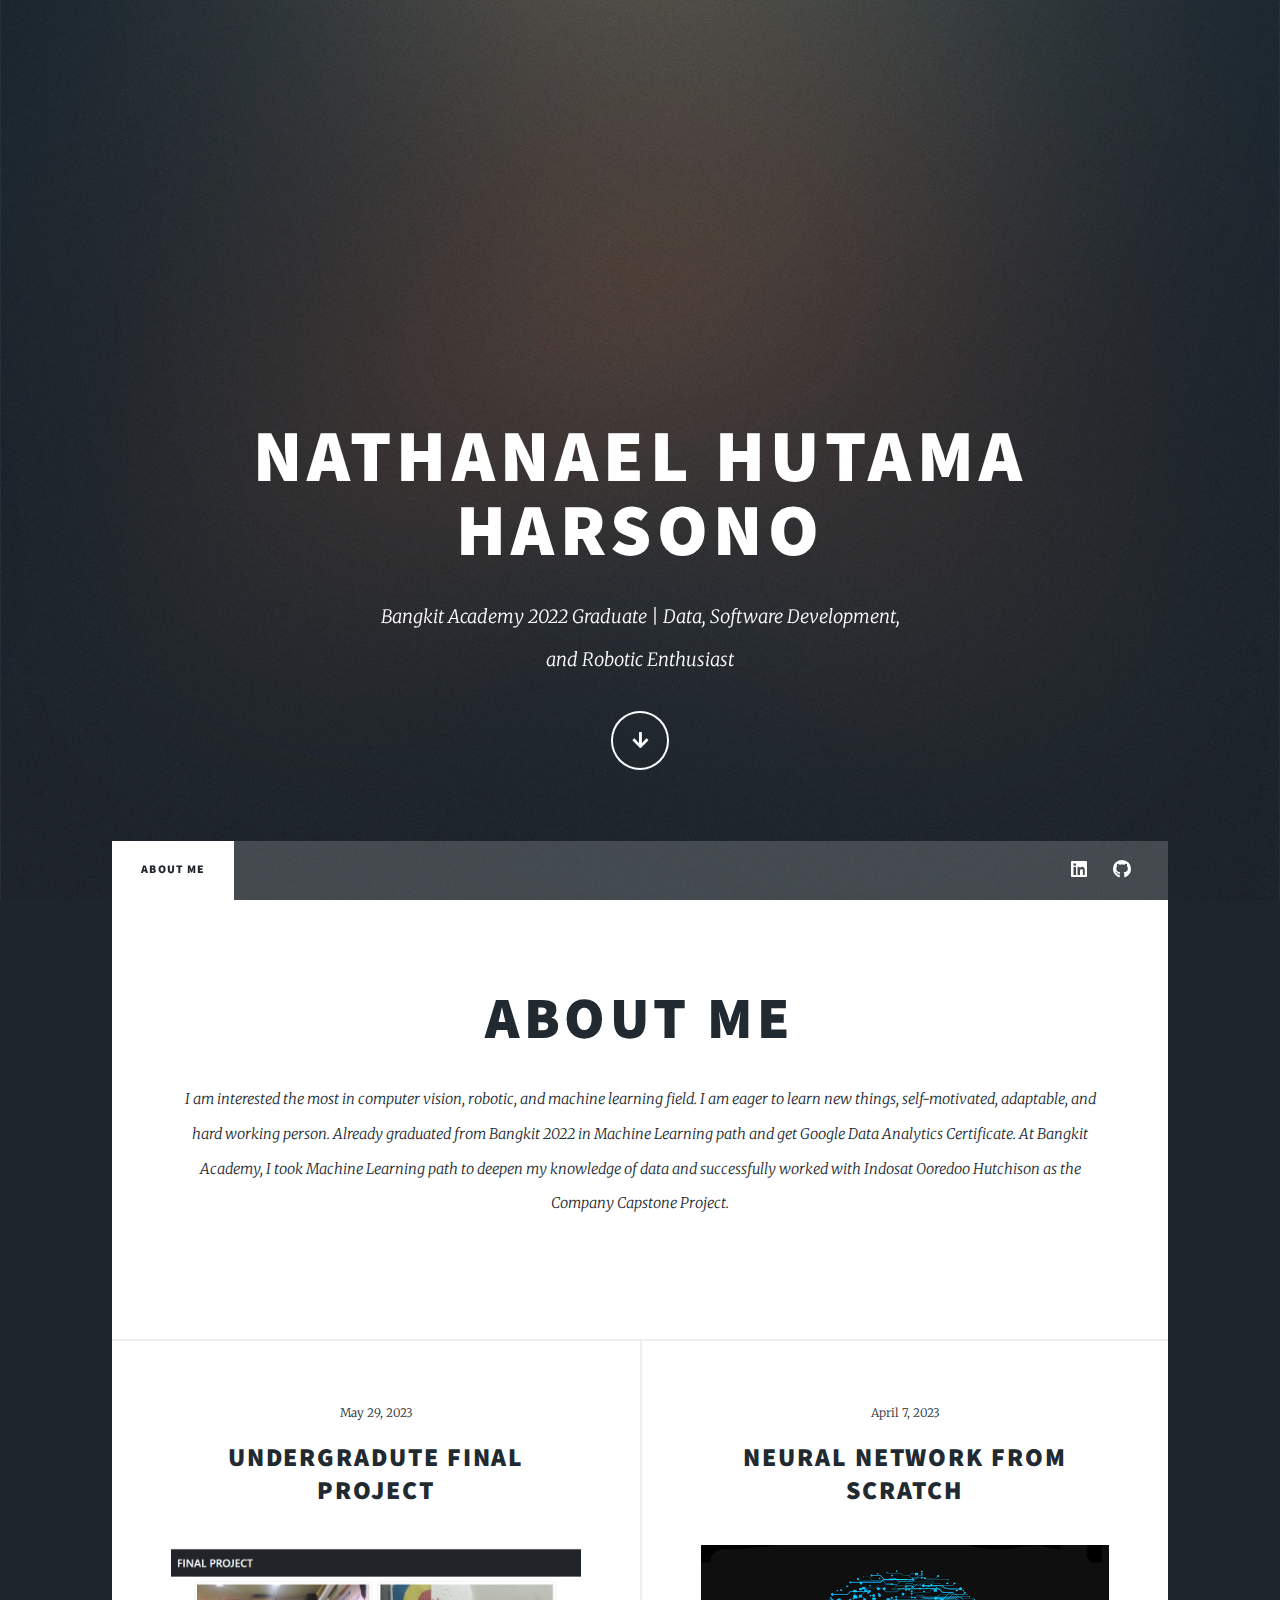
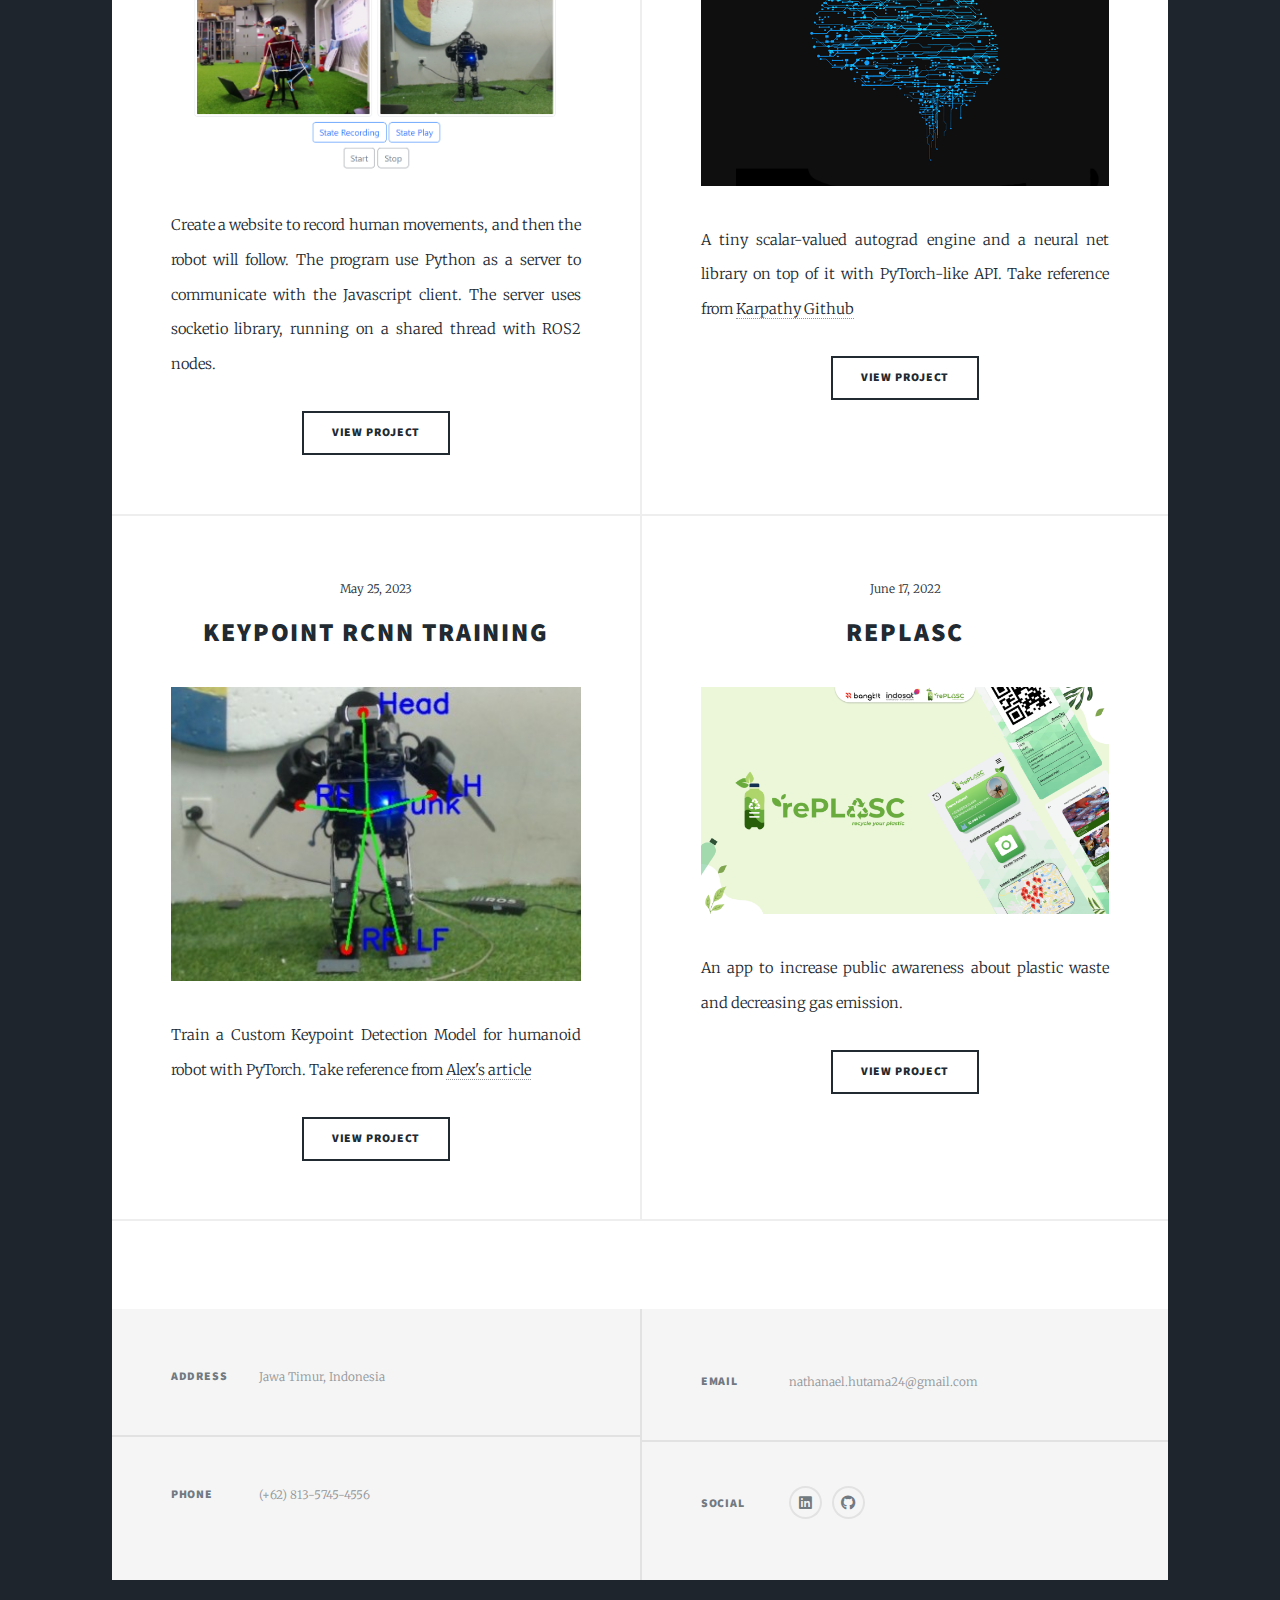
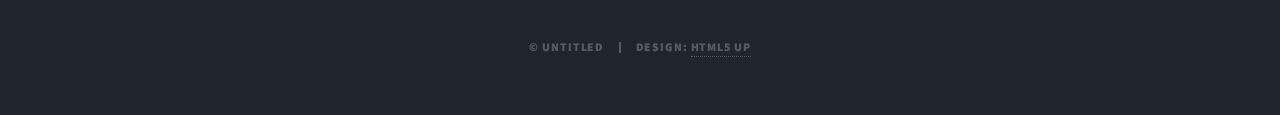
==== index.html @ 6014d36a "first commit" ====
<!DOCTYPE HTML>
<!--
	Massively by HTML5 UP
	html5up.net | @ajlkn
	Free for personal and commercial use under the CCA 3.0 license (html5up.net/license)
-->
<html>
	<head>
		<title>Nathanael Hutama Harsono</title>
		<meta charset="utf-8" />
		<meta name="viewport" content="width=device-width, initial-scale=1, user-scalable=no" />
		<link rel="stylesheet" href="assets/css/main.css" />
		<noscript><link rel="stylesheet" href="assets/css/noscript.css" /></noscript>
	</head>
	<body class="is-preload">

		<!-- Wrapper -->
			<div id="wrapper" class="fade-in">

				<!-- Intro -->
					<div id="intro">
						<h1>Nathanael Hutama Harsono
						</h1>
						<p>Bangkit Academy 2022 Graduate | Data, Software Development, <br/>
							and Robotic Enthusiast </p>
						<ul class="actions">
							<li><a href="#header" class="button icon solid solo fa-arrow-down scrolly">Continue</a></li>
						</ul>
					</div>

				<!-- Header -->
					<header id="header">
						<a href="index.html" class="logo">My Portofolio</a>
					</header>

				<!-- Nav -->
					<nav id="nav">
						<ul class="links">
							<li class="active"><a href="index.html">About Me</a></li>
							<!-- <li><a href="generic.html">Projects</a></li> -->
							<!-- <li><a href="elements.html">Elements Reference</a></li> -->
						</ul>
						<ul class="icons">
							<li><a href="https://www.linkedin.com/in/nathanael-hutama-harsono-840021229/" class="icon brands alt fa-linkedin"><span class="label">LinkedIn</span></a></li>
							<li><a href="https://github.com/Nathan24zz" class="icon brands alt fa-github"><span class="label">GitHub</span></a></li>
						</ul>
					</nav>

				<!-- Main -->
					<div id="main">

						<!-- Featured Post -->
							<article class="post featured">
								<header class="major">
									<h2>About Me</h2>
									<p>I am interested the most in computer vision, robotic, and machine learning field.
									I am eager to learn new things, self-motivated, adaptable, and hard working person. 
									Already graduated from Bangkit 2022 in Machine Learning path and get Google Data Analytics Certificate.
									At Bangkit Academy, I took Machine Learning path to deepen my knowledge of data and successfully worked with Indosat Ooredoo Hutchison as the Company Capstone Project.
									</p>
								</header>
								<!-- <a href="#" class="image main"><img src="images/pic01.jpg" alt="" /></a> -->
								<!-- <ul class="actions special"> -->
									<!-- <li><a href="#" class="button large">Full Story</a></li> -->
								<!-- </ul> -->
							</article>

						<!-- Posts -->
							<section class="posts">
								<article>
									<header>
										<span class="date">May 29, 2023</span>
										<h2><a href="https://github.com/Nathan24zz/fp-main">Undergradute Final Project</a></h2>
									</header>
									<a href="https://github.com/Nathan24zz/fp-main" class="image fit"><img src="images/final-project-web.png" alt="" /></a>
									<p>Create a website to record human movements, and then the robot will follow. 
									The program use Python as a server to communicate with the Javascript client. The server uses socketio library, running on a shared thread with ROS2 nodes.</p>
									<ul class="actions special">
										<li><a href="https://github.com/Nathan24zz/fp-main" class="button">View Project</a></li>
									</ul>
								</article>
								<article>
									<header>
										<span class="date">April 7, 2023</span>
										<h2><a href="https://github.com/Nathan24zz/NeuralNetwork">Neural Network From Scratch<br />
										</a></h2>
									</header>
									<a href="https://github.com/Nathan24zz/NeuralNetwork" class="image fit"><img src="images/nn.png" alt="" /></a>
									<p>A tiny scalar-valued autograd engine and a neural net library on top of it with PyTorch-like API.
									Take reference from <a href="https://github.com/karpathy/micrograd">Karpathy Github</a> 
									</p>
									<ul class="actions special">
										<li><a href="https://github.com/Nathan24zz/NeuralNetwork" class="button">View Project</a></li>
									</ul>
								</article>
								<article>
									<header>
										<span class="date">May 25, 2023</span>
										<h2><a href="https://github.com/Nathan24zz/keypoint_rcnn_training_pytorch">Keypoint RCNN Training<br />
										</a></h2>
									</header>
									<a href="https://github.com/Nathan24zz/keypoint_rcnn_training_pytorch" class="image fit"><img src="images/keypoint.jpg" alt="" /></a>
									<p>Train a Custom Keypoint Detection Model for humanoid robot with PyTorch. 
									Take reference from <a href="https://medium.com/@alexppppp/how-to-train-a-custom-keypoint-detection-model-with-pytorch-d9af90e111da">Alex's article</a></a></p>
									<ul class="actions special">
										<li><a href="https://github.com/Nathan24zz/keypoint_rcnn_training_pytorch" class="button">View Project</a></li>
									</ul>
								</article>
								<article>
									<header>
										<span class="date">June 17, 2022</span>
										<h2><a href="https://github.com/Arnolds18/C22-CE01">rePLASC<br /></a></h2>
									</header>
									<a href="https://github.com/Arnolds18/C22-CE01" class="image fit"><img src="images/replasc.png" alt="" /></a>
									<p>An app to increase public awareness about plastic waste and decreasing gas emission.</p>
									<ul class="actions special">
										<li><a href="https://github.com/Arnolds18/C22-CE01" class="button">View Project</a></li>
									</ul>
								</article>
			
							</section>

						<!-- Footer -->
							<footer>
								<!-- <div class="pagination"> -->
									<!-- <a href="#" class="previous">Prev</a> -->
									<!-- <a href="#" class="page active">1</a> -->
									<!-- <a href="#" class="page">2</a> -->
									<!-- <a href="#" class="page">3</a> -->
									<!-- <span class="extra">&hellip;</span> -->
									<!-- <a href="#" class="page">8</a> -->
									<!-- <a href="#" class="page">9</a> -->
									<!-- <a href="#" class="page">10</a> -->
									<!-- <a href="#" class="next">Next</a> -->
								<!-- </div> -->
							</footer>

					</div>

				<!-- Footer -->
					<footer id="footer">
						<section class="split contact">
							<section class="alt">
								<h3>Address</h3>
								<p>Jawa Timur, Indonesia</p>
							</section>
							<section>
								<h3>Phone</h3>
								<p>(+62) 813-5745-4556</p>
							</section>
						</section>
						<section class="split contact">
							<section>
								<h3>Email</h3>
								<p>nathanael.hutama24@gmail.com</p>
							</section>
							<section>
								<h3>Social</h3>
								<ul class="icons alt">
									<li><a href="https://www.linkedin.com/in/nathanael-hutama-harsono-840021229/" class="icon brands alt fa-linkedin"><span class="label">LinkedIn</span></a></li>
									<li><a href="https://github.com/Nathan24zz" class="icon brands alt fa-github"><span class="label">GitHub</span></a></li>
								</ul>
							</section>
						</section>
					</footer>

				<!-- Copyright -->
					<div id="copyright">
						<ul><li>&copy; Untitled</li><li>Design: <a href="https://html5up.net">HTML5 UP</a></li></ul>
					</div>

			</div>

		<!-- Scripts -->
			<script src="assets/js/jquery.min.js"></script>
			<script src="assets/js/jquery.scrollex.min.js"></script>
			<script src="assets/js/jquery.scrolly.min.js"></script>
			<script src="assets/js/browser.min.js"></script>
			<script src="assets/js/breakpoints.min.js"></script>
			<script src="assets/js/util.js"></script>
			<script src="assets/js/main.js"></script>

	</body>
</html>
---- assets/css/main.css ----
@import url(fontawesome-all.min.css);
@import url("https://fonts.googleapis.com/css?family=Merriweather:300,700,300italic,700italic|Source+Sans+Pro:900");

/*
	Massively by HTML5 UP
	html5up.net | @ajlkn
	Free for personal and commercial use under the CCA 3.0 license (html5up.net/license)
*/

html, body, div, span, applet, object,
iframe, h1, h2, h3, h4, h5, h6, p, blockquote,
pre, a, abbr, acronym, address, big, cite,
code, del, dfn, em, img, ins, kbd, q, s, samp,
small, strike, strong, sub, sup, tt, var, b,
u, i, center, dl, dt, dd, ol, ul, li, fieldset,
form, label, legend, table, caption, tbody,
tfoot, thead, tr, th, td, article, aside,
canvas, details, embed, figure, figcaption,
footer, header, hgroup, menu, nav, output, ruby,
section, summary, time, mark, audio, video {
	margin: 0;
	padding: 0;
	border: 0;
	font-size: 100%;
	font: inherit;
	vertical-align: baseline;}

article, aside, details, figcaption, figure,
footer, header, hgroup, menu, nav, section {
	display: block;}

body {
	line-height: 1;
}

ol, ul {
	list-style: none;
}

blockquote, q {
	quotes: none;
}

	blockquote:before, blockquote:after, q:before, q:after {
		content: '';
		content: none;
	}

table {
	border-collapse: collapse;
	border-spacing: 0;
}

body {
	-webkit-text-size-adjust: none;
}

mark {
	background-color: transparent;
	color: inherit;
}

input::-moz-focus-inner {
	border: 0;
	padding: 0;
}

input, select, textarea {
	-moz-appearance: none;
	-webkit-appearance: none;
	-ms-appearance: none;
	appearance: none;
}

/* Basic */

	@-ms-viewport {
		width: device-width;
	}

	body {
		-ms-overflow-style: scrollbar;
	}

	@media screen and (max-width: 480px) {

		html, body {
			min-width: 320px;
		}

	}

	html {
		box-sizing: border-box;
	}

	*, *:before, *:after {
		box-sizing: inherit;
	}

	body {
		background-color: #1e252d;
	}

		body.is-preload *, body.is-preload *:before, body.is-preload *:after {
			-moz-animation: none !important;
			-webkit-animation: none !important;
			-ms-animation: none !important;
			animation: none !important;
			-moz-transition: none !important;
			-webkit-transition: none !important;
			-ms-transition: none !important;
			transition: none !important;
		}

/* Type */

	html {
		font-size: 16pt;
	}

		@media screen and (max-width: 1680px) {

			html {
				font-size: 12pt;
			}

		}

		@media screen and (max-width: 1280px) {

			html {
				font-size: 11pt;
			}

		}

		@media screen and (max-width: 360px) {

			html {
				font-size: 10pt;
			}

		}

	body {
		color: #212931;
	}

	body, input, select, textarea {
		font-family: "Merriweather", Georgia, serif;
		font-weight: 300;
		font-size: 1rem;
		line-height: 2.375;
	}

	a {
		-moz-transition: color 0.2s ease-in-out, background-color 0.2s ease-in-out, border-color 0.2s ease-in-out, box-shadow 0.2s ease-in-out;
		-webkit-transition: color 0.2s ease-in-out, background-color 0.2s ease-in-out, border-color 0.2s ease-in-out, box-shadow 0.2s ease-in-out;
		-ms-transition: color 0.2s ease-in-out, background-color 0.2s ease-in-out, border-color 0.2s ease-in-out, box-shadow 0.2s ease-in-out;
		transition: color 0.2s ease-in-out, background-color 0.2s ease-in-out, border-color 0.2s ease-in-out, box-shadow 0.2s ease-in-out;
		border-bottom: dotted 1px;
		text-decoration: none;
	}

		a:hover {
			border-bottom-color: transparent;
		}

	strong, b {
		font-weight: 600;
	}

	em, i {
		font-style: italic;
	}

	p {
		text-align: justify;
		margin: 0 0 2rem 0;
	}

	h1, h2, h3, h4, h5, h6 {
		font-family: "Source Sans Pro", Helvetica, sans-serif;
		font-weight: 900;
		line-height: 1.5;
		letter-spacing: 0.075em;
		text-transform: uppercase;
		margin: 0 0 1rem 0;
	}

		h1 a, h2 a, h3 a, h4 a, h5 a, h6 a {
			border-bottom: 0;
			color: inherit;
			text-decoration: none;
		}

	h1 {
		font-size: 4rem;
		line-height: 1.1;
		margin: 0 0 2rem 0;
	}

	h2 {
		font-size: 1.75rem;
		line-height: 1.3;
		margin: 0 0 1.5rem 0;
	}

	h3 {
		font-size: 1.25rem;
		margin: 0 0 1.5rem 0;
	}

	h4 {
		font-size: 1rem;
	}

	h5 {
		font-size: 0.9rem;
	}

	h6 {
		font-size: 0.8rem;
	}

	sub {
		font-size: 0.8rem;
		position: relative;
		top: 0.5rem;
	}

	sup {
		font-size: 0.8rem;
		position: relative;
		top: -0.5rem;
	}

	blockquote {
		border-left: solid 4px;
		font-style: italic;
		margin: 0 0 2rem 0;
		padding: 0.5rem 0 0.5rem 2rem;
	}

	code {
		border: solid 2px;
		font-family: "Courier New", monospace;
		font-size: 0.9rem;
		margin: 0 0.25rem;
		padding: 0.25rem 0.65rem;
	}

	pre {
		-webkit-overflow-scrolling: touch;
		font-family: "Courier New", monospace;
		font-size: 0.9rem;
		margin: 0 0 2rem 0;
	}

		pre code {
			display: block;
			line-height: 1.75;
			padding: 1rem 1.5rem;
			overflow-x: auto;
		}

	hr {
		border: 0;
		border-bottom: solid 2px;
		margin: 3rem 0;
	}

		hr.major {
			margin: 5rem 0;
		}

	.align-left {
		text-align: left;
	}

	.align-center {
		text-align: center;
	}

	.align-right {
		text-align: right;
	}

	input, select, textarea {
		color: #212931;
	}

	a {
		color: #212931;
		border-bottom-color: rgba(33, 41, 49, 0.5);
	}

		a:hover {
			border-bottom-color: transparent;
			color: #18bfef !important;
		}

	strong, b {
		color: #212931;
	}

	h1, h2, h3, h4, h5, h6 {
		color: #212931;
	}

	blockquote {
		border-left-color: #eeeeee;
	}

	code {
		background: rgba(220, 220, 220, 0.25);
		border-color: #eeeeee;
	}

	hr {
		border-bottom-color: #eeeeee;
	}

/* Row */

	.row {
		display: flex;
		flex-wrap: wrap;
		box-sizing: border-box;
		align-items: stretch;
	}

		.row > * {
			box-sizing: border-box;
		}

		.row.gtr-uniform > * > :last-child {
			margin-bottom: 0;
		}

		.row.aln-left {
			justify-content: flex-start;
		}

		.row.aln-center {
			justify-content: center;
		}

		.row.aln-right {
			justify-content: flex-end;
		}

		.row.aln-top {
			align-items: flex-start;
		}

		.row.aln-middle {
			align-items: center;
		}

		.row.aln-bottom {
			align-items: flex-end;
		}

		.row > .imp {
			order: -1;
		}

		.row > .col-1 {
			width: 8.33333%;
		}

		.row > .off-1 {
			margin-left: 8.33333%;
		}

		.row > .col-2 {
			width: 16.66667%;
		}

		.row > .off-2 {
			margin-left: 16.66667%;
		}

		.row > .col-3 {
			width: 25%;
		}

		.row > .off-3 {
			margin-left: 25%;
		}

		.row > .col-4 {
			width: 33.33333%;
		}

		.row > .off-4 {
			margin-left: 33.33333%;
		}

		.row > .col-5 {
			width: 41.66667%;
		}

		.row > .off-5 {
			margin-left: 41.66667%;
		}

		.row > .col-6 {
			width: 50%;
		}

		.row > .off-6 {
			margin-left: 50%;
		}

		.row > .col-7 {
			width: 58.33333%;
		}

		.row > .off-7 {
			margin-left: 58.33333%;
		}

		.row > .col-8 {
			width: 66.66667%;
		}

		.row > .off-8 {
			margin-left: 66.66667%;
		}

		.row > .col-9 {
			width: 75%;
		}

		.row > .off-9 {
			margin-left: 75%;
		}

		.row > .col-10 {
			width: 83.33333%;
		}

		.row > .off-10 {
			margin-left: 83.33333%;
		}

		.row > .col-11 {
			width: 91.66667%;
		}

		.row > .off-11 {
			margin-left: 91.66667%;
		}

		.row > .col-12 {
			width: 100%;
		}

		.row > .off-12 {
			margin-left: 100%;
		}

		.row.gtr-0 {
			margin-top: 0;
			margin-left: 0rem;
		}

			.row.gtr-0 > * {
				padding: 0 0 0 0rem;
			}

			.row.gtr-0.gtr-uniform {
				margin-top: 0rem;
			}

				.row.gtr-0.gtr-uniform > * {
					padding-top: 0rem;
				}

		.row.gtr-25 {
			margin-top: 0;
			margin-left: -0.375rem;
		}

			.row.gtr-25 > * {
				padding: 0 0 0 0.375rem;
			}

			.row.gtr-25.gtr-uniform {
				margin-top: -0.375rem;
			}

				.row.gtr-25.gtr-uniform > * {
					padding-top: 0.375rem;
				}

		.row.gtr-50 {
			margin-top: 0;
			margin-left: -0.75rem;
		}

			.row.gtr-50 > * {
				padding: 0 0 0 0.75rem;
			}

			.row.gtr-50.gtr-uniform {
				margin-top: -0.75rem;
			}

				.row.gtr-50.gtr-uniform > * {
					padding-top: 0.75rem;
				}

		.row {
			margin-top: 0;
			margin-left: -1.5rem;
		}

			.row > * {
				padding: 0 0 0 1.5rem;
			}

			.row.gtr-uniform {
				margin-top: -1.5rem;
			}

				.row.gtr-uniform > * {
					padding-top: 1.5rem;
				}

		.row.gtr-150 {
			margin-top: 0;
			margin-left: -2.25rem;
		}

			.row.gtr-150 > * {
				padding: 0 0 0 2.25rem;
			}

			.row.gtr-150.gtr-uniform {
				margin-top: -2.25rem;
			}

				.row.gtr-150.gtr-uniform > * {
					padding-top: 2.25rem;
				}

		.row.gtr-200 {
			margin-top: 0;
			margin-left: -3rem;
		}

			.row.gtr-200 > * {
				padding: 0 0 0 3rem;
			}

			.row.gtr-200.gtr-uniform {
				margin-top: -3rem;
			}

				.row.gtr-200.gtr-uniform > * {
					padding-top: 3rem;
				}

		@media screen and (max-width: 1680px) {

			.row {
				display: flex;
				flex-wrap: wrap;
				box-sizing: border-box;
				align-items: stretch;
			}

				.row > * {
					box-sizing: border-box;
				}

				.row.gtr-uniform > * > :last-child {
					margin-bottom: 0;
				}

				.row.aln-left {
					justify-content: flex-start;
				}

				.row.aln-center {
					justify-content: center;
				}

				.row.aln-right {
					justify-content: flex-end;
				}

				.row.aln-top {
					align-items: flex-start;
				}

				.row.aln-middle {
					align-items: center;
				}

				.row.aln-bottom {
					align-items: flex-end;
				}

				.row > .imp-xlarge {
					order: -1;
				}

				.row > .col-1-xlarge {
					width: 8.33333%;
				}

				.row > .off-1-xlarge {
					margin-left: 8.33333%;
				}

				.row > .col-2-xlarge {
					width: 16.66667%;
				}

				.row > .off-2-xlarge {
					margin-left: 16.66667%;
				}

				.row > .col-3-xlarge {
					width: 25%;
				}

				.row > .off-3-xlarge {
					margin-left: 25%;
				}

				.row > .col-4-xlarge {
					width: 33.33333%;
				}

				.row > .off-4-xlarge {
					margin-left: 33.33333%;
				}

				.row > .col-5-xlarge {
					width: 41.66667%;
				}

				.row > .off-5-xlarge {
					margin-left: 41.66667%;
				}

				.row > .col-6-xlarge {
					width: 50%;
				}

				.row > .off-6-xlarge {
					margin-left: 50%;
				}

				.row > .col-7-xlarge {
					width: 58.33333%;
				}

				.row > .off-7-xlarge {
					margin-left: 58.33333%;
				}

				.row > .col-8-xlarge {
					width: 66.66667%;
				}

				.row > .off-8-xlarge {
					margin-left: 66.66667%;
				}

				.row > .col-9-xlarge {
					width: 75%;
				}

				.row > .off-9-xlarge {
					margin-left: 75%;
				}

				.row > .col-10-xlarge {
					width: 83.33333%;
				}

				.row > .off-10-xlarge {
					margin-left: 83.33333%;
				}

				.row > .col-11-xlarge {
					width: 91.66667%;
				}

				.row > .off-11-xlarge {
					margin-left: 91.66667%;
				}

				.row > .col-12-xlarge {
					width: 100%;
				}

				.row > .off-12-xlarge {
					margin-left: 100%;
				}

				.row.gtr-0 {
					margin-top: 0;
					margin-left: 0rem;
				}

					.row.gtr-0 > * {
						padding: 0 0 0 0rem;
					}

					.row.gtr-0.gtr-uniform {
						margin-top: 0rem;
					}

						.row.gtr-0.gtr-uniform > * {
							padding-top: 0rem;
						}

				.row.gtr-25 {
					margin-top: 0;
					margin-left: -0.375rem;
				}

					.row.gtr-25 > * {
						padding: 0 0 0 0.375rem;
					}

					.row.gtr-25.gtr-uniform {
						margin-top: -0.375rem;
					}

						.row.gtr-25.gtr-uniform > * {
							padding-top: 0.375rem;
						}

				.row.gtr-50 {
					margin-top: 0;
					margin-left: -0.75rem;
				}

					.row.gtr-50 > * {
						padding: 0 0 0 0.75rem;
					}

					.row.gtr-50.gtr-uniform {
						margin-top: -0.75rem;
					}

						.row.gtr-50.gtr-uniform > * {
							padding-top: 0.75rem;
						}

				.row {
					margin-top: 0;
					margin-left: -1.5rem;
				}

					.row > * {
						padding: 0 0 0 1.5rem;
					}

					.row.gtr-uniform {
						margin-top: -1.5rem;
					}

						.row.gtr-uniform > * {
							padding-top: 1.5rem;
						}

				.row.gtr-150 {
					margin-top: 0;
					margin-left: -2.25rem;
				}

					.row.gtr-150 > * {
						padding: 0 0 0 2.25rem;
					}

					.row.gtr-150.gtr-uniform {
						margin-top: -2.25rem;
					}

						.row.gtr-150.gtr-uniform > * {
							padding-top: 2.25rem;
						}

				.row.gtr-200 {
					margin-top: 0;
					margin-left: -3rem;
				}

					.row.gtr-200 > * {
						padding: 0 0 0 3rem;
					}

					.row.gtr-200.gtr-uniform {
						margin-top: -3rem;
					}

						.row.gtr-200.gtr-uniform > * {
							padding-top: 3rem;
						}

		}

		@media screen and (max-width: 1280px) {

			.row {
				display: flex;
				flex-wrap: wrap;
				box-sizing: border-box;
				align-items: stretch;
			}

				.row > * {
					box-sizing: border-box;
				}

				.row.gtr-uniform > * > :last-child {
					margin-bottom: 0;
				}

				.row.aln-left {
					justify-content: flex-start;
				}

				.row.aln-center {
					justify-content: center;
				}

				.row.aln-right {
					justify-content: flex-end;
				}

				.row.aln-top {
					align-items: flex-start;
				}

				.row.aln-middle {
					align-items: center;
				}

				.row.aln-bottom {
					align-items: flex-end;
				}

				.row > .imp-large {
					order: -1;
				}

				.row > .col-1-large {
					width: 8.33333%;
				}

				.row > .off-1-large {
					margin-left: 8.33333%;
				}

				.row > .col-2-large {
					width: 16.66667%;
				}

				.row > .off-2-large {
					margin-left: 16.66667%;
				}

				.row > .col-3-large {
					width: 25%;
				}

				.row > .off-3-large {
					margin-left: 25%;
				}

				.row > .col-4-large {
					width: 33.33333%;
				}

				.row > .off-4-large {
					margin-left: 33.33333%;
				}

				.row > .col-5-large {
					width: 41.66667%;
				}

				.row > .off-5-large {
					margin-left: 41.66667%;
				}

				.row > .col-6-large {
					width: 50%;
				}

				.row > .off-6-large {
					margin-left: 50%;
				}

				.row > .col-7-large {
					width: 58.33333%;
				}

				.row > .off-7-large {
					margin-left: 58.33333%;
				}

				.row > .col-8-large {
					width: 66.66667%;
				}

				.row > .off-8-large {
					margin-left: 66.66667%;
				}

				.row > .col-9-large {
					width: 75%;
				}

				.row > .off-9-large {
					margin-left: 75%;
				}

				.row > .col-10-large {
					width: 83.33333%;
				}

				.row > .off-10-large {
					margin-left: 83.33333%;
				}

				.row > .col-11-large {
					width: 91.66667%;
				}

				.row > .off-11-large {
					margin-left: 91.66667%;
				}

				.row > .col-12-large {
					width: 100%;
				}

				.row > .off-12-large {
					margin-left: 100%;
				}

				.row.gtr-0 {
					margin-top: 0;
					margin-left: 0rem;
				}

					.row.gtr-0 > * {
						padding: 0 0 0 0rem;
					}

					.row.gtr-0.gtr-uniform {
						margin-top: 0rem;
					}

						.row.gtr-0.gtr-uniform > * {
							padding-top: 0rem;
						}

				.row.gtr-25 {
					margin-top: 0;
					margin-left: -0.375rem;
				}

					.row.gtr-25 > * {
						padding: 0 0 0 0.375rem;
					}

					.row.gtr-25.gtr-uniform {
						margin-top: -0.375rem;
					}

						.row.gtr-25.gtr-uniform > * {
							padding-top: 0.375rem;
						}

				.row.gtr-50 {
					margin-top: 0;
					margin-left: -0.75rem;
				}

					.row.gtr-50 > * {
						padding: 0 0 0 0.75rem;
					}

					.row.gtr-50.gtr-uniform {
						margin-top: -0.75rem;
					}

						.row.gtr-50.gtr-uniform > * {
							padding-top: 0.75rem;
						}

				.row {
					margin-top: 0;
					margin-left: -1.5rem;
				}

					.row > * {
						padding: 0 0 0 1.5rem;
					}

					.row.gtr-uniform {
						margin-top: -1.5rem;
					}

						.row.gtr-uniform > * {
							padding-top: 1.5rem;
						}

				.row.gtr-150 {
					margin-top: 0;
					margin-left: -2.25rem;
				}

					.row.gtr-150 > * {
						padding: 0 0 0 2.25rem;
					}

					.row.gtr-150.gtr-uniform {
						margin-top: -2.25rem;
					}

						.row.gtr-150.gtr-uniform > * {
							padding-top: 2.25rem;
						}

				.row.gtr-200 {
					margin-top: 0;
					margin-left: -3rem;
				}

					.row.gtr-200 > * {
						padding: 0 0 0 3rem;
					}

					.row.gtr-200.gtr-uniform {
						margin-top: -3rem;
					}

						.row.gtr-200.gtr-uniform > * {
							padding-top: 3rem;
						}

		}

		@media screen and (max-width: 980px) {

			.row {
				display: flex;
				flex-wrap: wrap;
				box-sizing: border-box;
				align-items: stretch;
			}

				.row > * {
					box-sizing: border-box;
				}

				.row.gtr-uniform > * > :last-child {
					margin-bottom: 0;
				}

				.row.aln-left {
					justify-content: flex-start;
				}

				.row.aln-center {
					justify-content: center;
				}

				.row.aln-right {
					justify-content: flex-end;
				}

				.row.aln-top {
					align-items: flex-start;
				}

				.row.aln-middle {
					align-items: center;
				}

				.row.aln-bottom {
					align-items: flex-end;
				}

				.row > .imp-medium {
					order: -1;
				}

				.row > .col-1-medium {
					width: 8.33333%;
				}

				.row > .off-1-medium {
					margin-left: 8.33333%;
				}

				.row > .col-2-medium {
					width: 16.66667%;
				}

				.row > .off-2-medium {
					margin-left: 16.66667%;
				}

				.row > .col-3-medium {
					width: 25%;
				}

				.row > .off-3-medium {
					margin-left: 25%;
				}

				.row > .col-4-medium {
					width: 33.33333%;
				}

				.row > .off-4-medium {
					margin-left: 33.33333%;
				}

				.row > .col-5-medium {
					width: 41.66667%;
				}

				.row > .off-5-medium {
					margin-left: 41.66667%;
				}

				.row > .col-6-medium {
					width: 50%;
				}

				.row > .off-6-medium {
					margin-left: 50%;
				}

				.row > .col-7-medium {
					width: 58.33333%;
				}

				.row > .off-7-medium {
					margin-left: 58.33333%;
				}

				.row > .col-8-medium {
					width: 66.66667%;
				}

				.row > .off-8-medium {
					margin-left: 66.66667%;
				}

				.row > .col-9-medium {
					width: 75%;
				}

				.row > .off-9-medium {
					margin-left: 75%;
				}

				.row > .col-10-medium {
					width: 83.33333%;
				}

				.row > .off-10-medium {
					margin-left: 83.33333%;
				}

				.row > .col-11-medium {
					width: 91.66667%;
				}

				.row > .off-11-medium {
					margin-left: 91.66667%;
				}

				.row > .col-12-medium {
					width: 100%;
				}

				.row > .off-12-medium {
					margin-left: 100%;
				}

				.row.gtr-0 {
					margin-top: 0;
					margin-left: 0rem;
				}

					.row.gtr-0 > * {
						padding: 0 0 0 0rem;
					}

					.row.gtr-0.gtr-uniform {
						margin-top: 0rem;
					}

						.row.gtr-0.gtr-uniform > * {
							padding-top: 0rem;
						}

				.row.gtr-25 {
					margin-top: 0;
					margin-left: -0.375rem;
				}

					.row.gtr-25 > * {
						padding: 0 0 0 0.375rem;
					}

					.row.gtr-25.gtr-uniform {
						margin-top: -0.375rem;
					}

						.row.gtr-25.gtr-uniform > * {
							padding-top: 0.375rem;
						}

				.row.gtr-50 {
					margin-top: 0;
					margin-left: -0.75rem;
				}

					.row.gtr-50 > * {
						padding: 0 0 0 0.75rem;
					}

					.row.gtr-50.gtr-uniform {
						margin-top: -0.75rem;
					}

						.row.gtr-50.gtr-uniform > * {
							padding-top: 0.75rem;
						}

				.row {
					margin-top: 0;
					margin-left: -1.5rem;
				}

					.row > * {
						padding: 0 0 0 1.5rem;
					}

					.row.gtr-uniform {
						margin-top: -1.5rem;
					}

						.row.gtr-uniform > * {
							padding-top: 1.5rem;
						}

				.row.gtr-150 {
					margin-top: 0;
					margin-left: -2.25rem;
				}

					.row.gtr-150 > * {
						padding: 0 0 0 2.25rem;
					}

					.row.gtr-150.gtr-uniform {
						margin-top: -2.25rem;
					}

						.row.gtr-150.gtr-uniform > * {
							padding-top: 2.25rem;
						}

				.row.gtr-200 {
					margin-top: 0;
					margin-left: -3rem;
				}

					.row.gtr-200 > * {
						padding: 0 0 0 3rem;
					}

					.row.gtr-200.gtr-uniform {
						margin-top: -3rem;
					}

						.row.gtr-200.gtr-uniform > * {
							padding-top: 3rem;
						}

		}

		@media screen and (max-width: 736px) {

			.row {
				display: flex;
				flex-wrap: wrap;
				box-sizing: border-box;
				align-items: stretch;
			}

				.row > * {
					box-sizing: border-box;
				}

				.row.gtr-uniform > * > :last-child {
					margin-bottom: 0;
				}

				.row.aln-left {
					justify-content: flex-start;
				}

				.row.aln-center {
					justify-content: center;
				}

				.row.aln-right {
					justify-content: flex-end;
				}

				.row.aln-top {
					align-items: flex-start;
				}

				.row.aln-middle {
					align-items: center;
				}

				.row.aln-bottom {
					align-items: flex-end;
				}

				.row > .imp-small {
					order: -1;
				}

				.row > .col-1-small {
					width: 8.33333%;
				}

				.row > .off-1-small {
					margin-left: 8.33333%;
				}

				.row > .col-2-small {
					width: 16.66667%;
				}

				.row > .off-2-small {
					margin-left: 16.66667%;
				}

				.row > .col-3-small {
					width: 25%;
				}

				.row > .off-3-small {
					margin-left: 25%;
				}

				.row > .col-4-small {
					width: 33.33333%;
				}

				.row > .off-4-small {
					margin-left: 33.33333%;
				}

				.row > .col-5-small {
					width: 41.66667%;
				}

				.row > .off-5-small {
					margin-left: 41.66667%;
				}

				.row > .col-6-small {
					width: 50%;
				}

				.row > .off-6-small {
					margin-left: 50%;
				}

				.row > .col-7-small {
					width: 58.33333%;
				}

				.row > .off-7-small {
					margin-left: 58.33333%;
				}

				.row > .col-8-small {
					width: 66.66667%;
				}

				.row > .off-8-small {
					margin-left: 66.66667%;
				}

				.row > .col-9-small {
					width: 75%;
				}

				.row > .off-9-small {
					margin-left: 75%;
				}

				.row > .col-10-small {
					width: 83.33333%;
				}

				.row > .off-10-small {
					margin-left: 83.33333%;
				}

				.row > .col-11-small {
					width: 91.66667%;
				}

				.row > .off-11-small {
					margin-left: 91.66667%;
				}

				.row > .col-12-small {
					width: 100%;
				}

				.row > .off-12-small {
					margin-left: 100%;
				}

				.row.gtr-0 {
					margin-top: 0;
					margin-left: 0rem;
				}

					.row.gtr-0 > * {
						padding: 0 0 0 0rem;
					}

					.row.gtr-0.gtr-uniform {
						margin-top: 0rem;
					}

						.row.gtr-0.gtr-uniform > * {
							padding-top: 0rem;
						}

				.row.gtr-25 {
					margin-top: 0;
					margin-left: -0.375rem;
				}

					.row.gtr-25 > * {
						padding: 0 0 0 0.375rem;
					}

					.row.gtr-25.gtr-uniform {
						margin-top: -0.375rem;
					}

						.row.gtr-25.gtr-uniform > * {
							padding-top: 0.375rem;
						}

				.row.gtr-50 {
					margin-top: 0;
					margin-left: -0.75rem;
				}

					.row.gtr-50 > * {
						padding: 0 0 0 0.75rem;
					}

					.row.gtr-50.gtr-uniform {
						margin-top: -0.75rem;
					}

						.row.gtr-50.gtr-uniform > * {
							padding-top: 0.75rem;
						}

				.row {
					margin-top: 0;
					margin-left: -1.5rem;
				}

					.row > * {
						padding: 0 0 0 1.5rem;
					}

					.row.gtr-uniform {
						margin-top: -1.5rem;
					}

						.row.gtr-uniform > * {
							padding-top: 1.5rem;
						}

				.row.gtr-150 {
					margin-top: 0;
					margin-left: -2.25rem;
				}

					.row.gtr-150 > * {
						padding: 0 0 0 2.25rem;
					}

					.row.gtr-150.gtr-uniform {
						margin-top: -2.25rem;
					}

						.row.gtr-150.gtr-uniform > * {
							padding-top: 2.25rem;
						}

				.row.gtr-200 {
					margin-top: 0;
					margin-left: -3rem;
				}

					.row.gtr-200 > * {
						padding: 0 0 0 3rem;
					}

					.row.gtr-200.gtr-uniform {
						margin-top: -3rem;
					}

						.row.gtr-200.gtr-uniform > * {
							padding-top: 3rem;
						}

		}

		@media screen and (max-width: 480px) {

			.row {
				display: flex;
				flex-wrap: wrap;
				box-sizing: border-box;
				align-items: stretch;
			}

				.row > * {
					box-sizing: border-box;
				}

				.row.gtr-uniform > * > :last-child {
					margin-bottom: 0;
				}

				.row.aln-left {
					justify-content: flex-start;
				}

				.row.aln-center {
					justify-content: center;
				}

				.row.aln-right {
					justify-content: flex-end;
				}

				.row.aln-top {
					align-items: flex-start;
				}

				.row.aln-middle {
					align-items: center;
				}

				.row.aln-bottom {
					align-items: flex-end;
				}

				.row > .imp-xsmall {
					order: -1;
				}

				.row > .col-1-xsmall {
					width: 8.33333%;
				}

				.row > .off-1-xsmall {
					margin-left: 8.33333%;
				}

				.row > .col-2-xsmall {
					width: 16.66667%;
				}

				.row > .off-2-xsmall {
					margin-left: 16.66667%;
				}

				.row > .col-3-xsmall {
					width: 25%;
				}

				.row > .off-3-xsmall {
					margin-left: 25%;
				}

				.row > .col-4-xsmall {
					width: 33.33333%;
				}

				.row > .off-4-xsmall {
					margin-left: 33.33333%;
				}

				.row > .col-5-xsmall {
					width: 41.66667%;
				}

				.row > .off-5-xsmall {
					margin-left: 41.66667%;
				}

				.row > .col-6-xsmall {
					width: 50%;
				}

				.row > .off-6-xsmall {
					margin-left: 50%;
				}

				.row > .col-7-xsmall {
					width: 58.33333%;
				}

				.row > .off-7-xsmall {
					margin-left: 58.33333%;
				}

				.row > .col-8-xsmall {
					width: 66.66667%;
				}

				.row > .off-8-xsmall {
					margin-left: 66.66667%;
				}

				.row > .col-9-xsmall {
					width: 75%;
				}

				.row > .off-9-xsmall {
					margin-left: 75%;
				}

				.row > .col-10-xsmall {
					width: 83.33333%;
				}

				.row > .off-10-xsmall {
					margin-left: 83.33333%;
				}

				.row > .col-11-xsmall {
					width: 91.66667%;
				}

				.row > .off-11-xsmall {
					margin-left: 91.66667%;
				}

				.row > .col-12-xsmall {
					width: 100%;
				}

				.row > .off-12-xsmall {
					margin-left: 100%;
				}

				.row.gtr-0 {
					margin-top: 0;
					margin-left: 0rem;
				}

					.row.gtr-0 > * {
						padding: 0 0 0 0rem;
					}

					.row.gtr-0.gtr-uniform {
						margin-top: 0rem;
					}

						.row.gtr-0.gtr-uniform > * {
							padding-top: 0rem;
						}

				.row.gtr-25 {
					margin-top: 0;
					margin-left: -0.375rem;
				}

					.row.gtr-25 > * {
						padding: 0 0 0 0.375rem;
					}

					.row.gtr-25.gtr-uniform {
						margin-top: -0.375rem;
					}

						.row.gtr-25.gtr-uniform > * {
							padding-top: 0.375rem;
						}

				.row.gtr-50 {
					margin-top: 0;
					margin-left: -0.75rem;
				}

					.row.gtr-50 > * {
						padding: 0 0 0 0.75rem;
					}

					.row.gtr-50.gtr-uniform {
						margin-top: -0.75rem;
					}

						.row.gtr-50.gtr-uniform > * {
							padding-top: 0.75rem;
						}

				.row {
					margin-top: 0;
					margin-left: -1.5rem;
				}

					.row > * {
						padding: 0 0 0 1.5rem;
					}

					.row.gtr-uniform {
						margin-top: -1.5rem;
					}

						.row.gtr-uniform > * {
							padding-top: 1.5rem;
						}

				.row.gtr-150 {
					margin-top: 0;
					margin-left: -2.25rem;
				}

					.row.gtr-150 > * {
						padding: 0 0 0 2.25rem;
					}

					.row.gtr-150.gtr-uniform {
						margin-top: -2.25rem;
					}

						.row.gtr-150.gtr-uniform > * {
							padding-top: 2.25rem;
						}

				.row.gtr-200 {
					margin-top: 0;
					margin-left: -3rem;
				}

					.row.gtr-200 > * {
						padding: 0 0 0 3rem;
					}

					.row.gtr-200.gtr-uniform {
						margin-top: -3rem;
					}

						.row.gtr-200.gtr-uniform > * {
							padding-top: 3rem;
						}

		}

		@media screen and (max-width: 360px) {

			.row {
				display: flex;
				flex-wrap: wrap;
				box-sizing: border-box;
				align-items: stretch;
			}

				.row > * {
					box-sizing: border-box;
				}

				.row.gtr-uniform > * > :last-child {
					margin-bottom: 0;
				}

				.row.aln-left {
					justify-content: flex-start;
				}

				.row.aln-center {
					justify-content: center;
				}

				.row.aln-right {
					justify-content: flex-end;
				}

				.row.aln-top {
					align-items: flex-start;
				}

				.row.aln-middle {
					align-items: center;
				}

				.row.aln-bottom {
					align-items: flex-end;
				}

				.row > .imp-xxsmall {
					order: -1;
				}

				.row > .col-1-xxsmall {
					width: 8.33333%;
				}

				.row > .off-1-xxsmall {
					margin-left: 8.33333%;
				}

				.row > .col-2-xxsmall {
					width: 16.66667%;
				}

				.row > .off-2-xxsmall {
					margin-left: 16.66667%;
				}

				.row > .col-3-xxsmall {
					width: 25%;
				}

				.row > .off-3-xxsmall {
					margin-left: 25%;
				}

				.row > .col-4-xxsmall {
					width: 33.33333%;
				}

				.row > .off-4-xxsmall {
					margin-left: 33.33333%;
				}

				.row > .col-5-xxsmall {
					width: 41.66667%;
				}

				.row > .off-5-xxsmall {
					margin-left: 41.66667%;
				}

				.row > .col-6-xxsmall {
					width: 50%;
				}

				.row > .off-6-xxsmall {
					margin-left: 50%;
				}

				.row > .col-7-xxsmall {
					width: 58.33333%;
				}

				.row > .off-7-xxsmall {
					margin-left: 58.33333%;
				}

				.row > .col-8-xxsmall {
					width: 66.66667%;
				}

				.row > .off-8-xxsmall {
					margin-left: 66.66667%;
				}

				.row > .col-9-xxsmall {
					width: 75%;
				}

				.row > .off-9-xxsmall {
					margin-left: 75%;
				}

				.row > .col-10-xxsmall {
					width: 83.33333%;
				}

				.row > .off-10-xxsmall {
					margin-left: 83.33333%;
				}

				.row > .col-11-xxsmall {
					width: 91.66667%;
				}

				.row > .off-11-xxsmall {
					margin-left: 91.66667%;
				}

				.row > .col-12-xxsmall {
					width: 100%;
				}

				.row > .off-12-xxsmall {
					margin-left: 100%;
				}

				.row.gtr-0 {
					margin-top: 0;
					margin-left: 0rem;
				}

					.row.gtr-0 > * {
						padding: 0 0 0 0rem;
					}

					.row.gtr-0.gtr-uniform {
						margin-top: 0rem;
					}

						.row.gtr-0.gtr-uniform > * {
							padding-top: 0rem;
						}

				.row.gtr-25 {
					margin-top: 0;
					margin-left: -0.375rem;
				}

					.row.gtr-25 > * {
						padding: 0 0 0 0.375rem;
					}

					.row.gtr-25.gtr-uniform {
						margin-top: -0.375rem;
					}

						.row.gtr-25.gtr-uniform > * {
							padding-top: 0.375rem;
						}

				.row.gtr-50 {
					margin-top: 0;
					margin-left: -0.75rem;
				}

					.row.gtr-50 > * {
						padding: 0 0 0 0.75rem;
					}

					.row.gtr-50.gtr-uniform {
						margin-top: -0.75rem;
					}

						.row.gtr-50.gtr-uniform > * {
							padding-top: 0.75rem;
						}

				.row {
					margin-top: 0;
					margin-left: -1.5rem;
				}

					.row > * {
						padding: 0 0 0 1.5rem;
					}

					.row.gtr-uniform {
						margin-top: -1.5rem;
					}

						.row.gtr-uniform > * {
							padding-top: 1.5rem;
						}

				.row.gtr-150 {
					margin-top: 0;
					margin-left: -2.25rem;
				}

					.row.gtr-150 > * {
						padding: 0 0 0 2.25rem;
					}

					.row.gtr-150.gtr-uniform {
						margin-top: -2.25rem;
					}

						.row.gtr-150.gtr-uniform > * {
							padding-top: 2.25rem;
						}

				.row.gtr-200 {
					margin-top: 0;
					margin-left: -3rem;
				}

					.row.gtr-200 > * {
						padding: 0 0 0 3rem;
					}

					.row.gtr-200.gtr-uniform {
						margin-top: -3rem;
					}

						.row.gtr-200.gtr-uniform > * {
							padding-top: 3rem;
						}

		}

/* Box */

	.box {
		border: solid 2px;
		margin-bottom: 2rem;
		padding: 1.5rem;
	}

		.box > :last-child,
		.box > :last-child > :last-child,
		.box > :last-child > :last-child > :last-child {
			margin-bottom: 0;
		}

		.box.alt {
			border: 0;
			border-radius: 0;
			padding: 0;
		}

	.box {
		border-color: #eeeeee;
	}

/* Button */

	input[type="submit"],
	input[type="reset"],
	input[type="button"],
	button,
	.button {
		-moz-appearance: none;
		-webkit-appearance: none;
		-ms-appearance: none;
		appearance: none;
		-moz-transition: background-color 0.2s ease-in-out, box-shadow 0.2s ease-in-out, color 0.2s ease-in-out;
		-webkit-transition: background-color 0.2s ease-in-out, box-shadow 0.2s ease-in-out, color 0.2s ease-in-out;
		-ms-transition: background-color 0.2s ease-in-out, box-shadow 0.2s ease-in-out, color 0.2s ease-in-out;
		transition: background-color 0.2s ease-in-out, box-shadow 0.2s ease-in-out, color 0.2s ease-in-out;
		border: 0;
		border-radius: 0;
		cursor: pointer;
		display: inline-block;
		font-family: "Source Sans Pro", Helvetica, sans-serif;
		font-size: 0.8rem;
		font-weight: 900;
		letter-spacing: 0.075em;
		height: 3rem;
		line-height: 3rem;
		padding: 0 2rem;
		text-align: center;
		text-decoration: none;
		text-transform: uppercase;
		white-space: nowrap;
	}

		input[type="submit"].icon:before,
		input[type="reset"].icon:before,
		input[type="button"].icon:before,
		button.icon:before,
		.button.icon:before {
			margin-right: 0.5rem;
		}

		input[type="submit"].icon.solo,
		input[type="reset"].icon.solo,
		input[type="button"].icon.solo,
		button.icon.solo,
		.button.icon.solo {
			position: relative;
			width: 4rem;
			height: 4rem;
			line-height: 4rem;
			border-radius: 4rem;
			text-indent: 4rem;
			overflow: hidden;
			padding: 0;
			white-space: nowrap;
		}

			input[type="submit"].icon.solo:before,
			input[type="reset"].icon.solo:before,
			input[type="button"].icon.solo:before,
			button.icon.solo:before,
			.button.icon.solo:before {
				position: absolute;
				display: block;
				top: 0;
				left: 0;
				width: inherit;
				height: inherit;
				line-height: inherit;
				font-size: 1.25rem;
				margin-right: 0;
				text-align: center;
				text-indent: 0;
			}

		input[type="submit"].fit,
		input[type="reset"].fit,
		input[type="button"].fit,
		button.fit,
		.button.fit {
			width: 100%;
		}

		input[type="submit"].small,
		input[type="reset"].small,
		input[type="button"].small,
		button.small,
		.button.small {
			font-size: 0.7rem;
			height: 2.5rem;
			line-height: 2.5rem;
			padding: 0 1.5rem;
		}

		input[type="submit"].large,
		input[type="reset"].large,
		input[type="button"].large,
		button.large,
		.button.large {
			font-size: 0.9rem;
			height: 3.5rem;
			line-height: 3.5rem;
			padding: 0 2.75rem;
		}

		@media screen and (max-width: 980px) {

			input[type="submit"],
			input[type="reset"],
			input[type="button"],
			button,
			.button {
				font-size: 0.9rem;
				height: 3.25rem;
				line-height: 3.25rem;
			}

				input[type="submit"].large,
				input[type="reset"].large,
				input[type="button"].large,
				button.large,
				.button.large {
					font-size: 1rem;
					height: 3.75rem;
					line-height: 3.75rem;
				}

		}

		input[type="submit"].disabled, input[type="submit"]:disabled,
		input[type="reset"].disabled,
		input[type="reset"]:disabled,
		input[type="button"].disabled,
		input[type="button"]:disabled,
		button.disabled,
		button:disabled,
		.button.disabled,
		.button:disabled {
			pointer-events: none;
			opacity: 0.25;
		}

	input[type="submit"],
	input[type="reset"],
	input[type="button"],
	button,
	.button {
		background-color: transparent;
		box-shadow: inset 0 0 0 2px #212931;
		color: #212931 !important;
	}

		input[type="submit"]:hover,
		input[type="reset"]:hover,
		input[type="button"]:hover,
		button:hover,
		.button:hover {
			box-shadow: inset 0 0 0 2px #18bfef;
			color: #18bfef !important;
		}

		input[type="submit"].primary,
		input[type="reset"].primary,
		input[type="button"].primary,
		button.primary,
		.button.primary {
			background-color: #212931;
			box-shadow: none;
			color: #ffffff !important;
		}

			input[type="submit"].primary:hover,
			input[type="reset"].primary:hover,
			input[type="button"].primary:hover,
			button.primary:hover,
			.button.primary:hover {
				background-color: #18bfef;
			}

/* Form */

	form {
		margin: 0 0 2rem 0;
	}

		form > :last-child {
			margin-bottom: 0;
		}

		form > .fields {
			display: -moz-flex;
			display: -webkit-flex;
			display: -ms-flex;
			display: flex;
			-moz-flex-wrap: wrap;
			-webkit-flex-wrap: wrap;
			-ms-flex-wrap: wrap;
			flex-wrap: wrap;
			width: calc(100% + 3rem);
			margin: -1.5rem 0 2rem -1.5rem;
		}

			form > .fields > .field {
				-moz-flex-grow: 0;
				-webkit-flex-grow: 0;
				-ms-flex-grow: 0;
				flex-grow: 0;
				-moz-flex-shrink: 0;
				-webkit-flex-shrink: 0;
				-ms-flex-shrink: 0;
				flex-shrink: 0;
				padding: 1.5rem 0 0 1.5rem;
				width: calc(100% - 1.5rem);
			}

				form > .fields > .field.half {
					width: calc(50% - 0.75rem);
				}

				form > .fields > .field.third {
					width: calc(100%/3 - 0.5rem);
				}

				form > .fields > .field.quarter {
					width: calc(25% - 0.375rem);
				}

		@media screen and (max-width: 480px) {

			form > .fields {
				width: calc(100% + 3rem);
				margin: -1.5rem 0 2rem -1.5rem;
			}

				form > .fields > .field {
					padding: 1.5rem 0 0 1.5rem;
					width: calc(100% - 1.5rem);
				}

					form > .fields > .field.half {
						width: calc(100% - 1.5rem);
					}

					form > .fields > .field.third {
						width: calc(100% - 1.5rem);
					}

					form > .fields > .field.quarter {
						width: calc(100% - 1.5rem);
					}

		}

	label {
		display: block;
		font-family: "Source Sans Pro", Helvetica, sans-serif;
		font-weight: 900;
		line-height: 1.5;
		letter-spacing: 0.075em;
		font-size: 0.8rem;
		text-transform: uppercase;
		margin: 0 0 0.75rem 0;
	}

		@media screen and (max-width: 980px) {

			label {
				font-size: 0.9rem;
			}

		}

	input[type="text"],
	input[type="password"],
	input[type="email"],
	select,
	textarea {
		-moz-appearance: none;
		-webkit-appearance: none;
		-ms-appearance: none;
		appearance: none;
		background: transparent;
		border-radius: 0;
		border: solid 2px;
		color: inherit;
		display: block;
		outline: 0;
		padding: 0 1rem;
		text-decoration: none;
		width: 100%;
	}

		input[type="text"]:invalid,
		input[type="password"]:invalid,
		input[type="email"]:invalid,
		select:invalid,
		textarea:invalid {
			box-shadow: none;
		}

	select {
		background-size: 1.25rem;
		background-repeat: no-repeat;
		background-position: calc(100% - 1rem) center;
		height: 3rem;
		padding-right: 3rem;
		text-overflow: ellipsis;
	}

		select:focus::-ms-value {
			background-color: transparent;
		}

		select::-ms-expand {
			display: none;
		}

	input[type="text"],
	input[type="password"],
	input[type="email"],
	select {
		height: 3rem;
	}

	textarea {
		padding: 0.75rem 1rem;
	}

	input[type="checkbox"],
	input[type="radio"] {
		-moz-appearance: none;
		-webkit-appearance: none;
		-ms-appearance: none;
		appearance: none;
		display: block;
		float: left;
		margin-right: -2rem;
		opacity: 0;
		width: 1rem;
		z-index: -1;
	}

		input[type="checkbox"] + label,
		input[type="radio"] + label {
			text-decoration: none;
			cursor: pointer;
			display: inline-block;
			font-size: 1rem;
			letter-spacing: 0;
			font-family: "Merriweather", Georgia, serif;
			text-transform: none;
			font-weight: 300;
			padding-left: 2.8rem;
			padding-right: 1rem;
			position: relative;
		}

			input[type="checkbox"] + label:before,
			input[type="radio"] + label:before {
				-moz-osx-font-smoothing: grayscale;
				-webkit-font-smoothing: antialiased;
				display: inline-block;
				font-style: normal;
				font-variant: normal;
				text-rendering: auto;
				line-height: 1;
				text-transform: none !important;
				font-family: 'Font Awesome 5 Free';
				font-weight: 900;
			}

			input[type="checkbox"] + label:before,
			input[type="radio"] + label:before {
				border-radius: 0;
				border: solid 2px;
				content: '';
				display: inline-block;
				font-size: 0.8rem;
				height: 1.8rem;
				left: 0;
				line-height: 1.65rem;
				position: absolute;
				text-align: center;
				top: -0.125rem;
				width: 1.8rem;
			}

		input[type="checkbox"]:checked + label:before,
		input[type="radio"]:checked + label:before {
			content: '\f00c';
		}

	input[type="checkbox"] + label:before {
		border-radius: 0;
	}

	input[type="radio"] + label:before {
		border-radius: 100%;
	}

	::-webkit-input-placeholder {
		opacity: 1.0;
	}

	:-moz-placeholder {
		opacity: 1.0;
	}

	::-moz-placeholder {
		opacity: 1.0;
	}

	:-ms-input-placeholder {
		opacity: 1.0;
	}

	label {
		color: #212931;
	}

	input[type="text"],
	input[type="password"],
	input[type="email"],
	select,
	textarea {
		border-color: #eeeeee;
	}

		input[type="text"]:focus,
		input[type="password"]:focus,
		input[type="email"]:focus,
		select:focus,
		textarea:focus {
			border-color: #18bfef;
		}

	select {
		background-image: url("data:image/svg+xml;charset=utf8,%3Csvg xmlns='http://www.w3.org/2000/svg' width='40' height='40' preserveAspectRatio='none' viewBox='0 0 40 40'%3E%3Cpath d='M9.4,12.3l10.4,10.4l10.4-10.4c0.2-0.2,0.5-0.4,0.9-0.4c0.3,0,0.6,0.1,0.9,0.4l3.3,3.3c0.2,0.2,0.4,0.5,0.4,0.9 c0,0.4-0.1,0.6-0.4,0.9L20.7,31.9c-0.2,0.2-0.5,0.4-0.9,0.4c-0.3,0-0.6-0.1-0.9-0.4L4.3,17.3c-0.2-0.2-0.4-0.5-0.4-0.9 c0-0.4,0.1-0.6,0.4-0.9l3.3-3.3c0.2-0.2,0.5-0.4,0.9-0.4S9.1,12.1,9.4,12.3z' fill='%23eeeeee' /%3E%3C/svg%3E");
	}

		select option {
			background-color: #ffffff;
			color: #212931;
		}

	.select-wrapper:before {
		color: #eeeeee;
	}

	input[type="checkbox"] + label,
	input[type="radio"] + label {
		color: #212931;
	}

		input[type="checkbox"] + label:before,
		input[type="radio"] + label:before {
			border-color: #eeeeee;
		}

	input[type="checkbox"]:checked + label:before,
	input[type="radio"]:checked + label:before {
		background-color: #212931;
		border-color: #212931;
		color: #ffffff;
	}

	input[type="checkbox"]:focus + label:before,
	input[type="radio"]:focus + label:before {
		border-color: #18bfef;
	}

	::-webkit-input-placeholder {
		color: #909498 !important;
	}

	:-moz-placeholder {
		color: #909498 !important;
	}

	::-moz-placeholder {
		color: #909498 !important;
	}

	:-ms-input-placeholder {
		color: #909498 !important;
	}

	.formerize-placeholder {
		color: #909498 !important;
	}

/* Icon */

	.icon {
		text-decoration: none;
		border-bottom: none;
		position: relative;
	}

		.icon:before {
			-moz-osx-font-smoothing: grayscale;
			-webkit-font-smoothing: antialiased;
			display: inline-block;
			font-style: normal;
			font-variant: normal;
			text-rendering: auto;
			line-height: 1;
			text-transform: none !important;
			font-family: 'Font Awesome 5 Free';
			font-weight: 400;
		}

		.icon > .label {
			display: none;
		}

		.icon:before {
			line-height: inherit;
		}

		.icon.solid:before {
			font-weight: 900;
		}

		.icon.brands:before {
			font-family: 'Font Awesome 5 Brands';
		}

/* Image */

	.image {
		border: 0;
		display: inline-block;
		position: relative;
	}

		.image img {
			display: block;
		}

		.image.left, .image.right {
			max-width: 40%;
		}

			.image.left img, .image.right img {
				width: 100%;
			}

		.image.left {
			float: left;
			margin: 0 2rem 2rem 0;
			top: 0.75rem;
		}

		.image.right {
			float: right;
			margin: 0 0 2rem 2rem;
			top: 0.75rem;
		}

		.image.fit {
			display: block;
			margin: 2.5rem 0;
			width: 100%;
		}

			.image.fit:first-child {
				margin-top: 0;
			}

			.image.fit img {
				width: 100%;
			}

		.image.main {
			display: block;
			margin: 4rem 0;
			width: 100%;
		}

			.image.main:first-child {
				margin-top: 0;
			}

			.image.main img {
				width: 100%;
			}

		@media screen and (max-width: 736px) {

			.image.fit {
				margin: 2rem 0;
			}

			.image.main {
				margin: 2rem 0;
			}

		}

	a.image {
		overflow: hidden;
	}

		a.image img {
			-moz-transition: -moz-transform 0.2s ease-out;
			-webkit-transition: -webkit-transform 0.2s ease-out;
			-ms-transition: -ms-transform 0.2s ease-out;
			transition: transform 0.2s ease-out;
		}

		a.image:hover img {
			-moz-transform: scale(1.05);
			-webkit-transform: scale(1.05);
			-ms-transform: scale(1.05);
			transform: scale(1.05);
		}

/* Actions */

	ul.actions {
		display: -moz-flex;
		display: -webkit-flex;
		display: -ms-flex;
		display: flex;
		cursor: default;
		list-style: none;
		margin-left: -1rem;
		padding-left: 0;
	}

		ul.actions li {
			padding: 0 0 0 1rem;
			vertical-align: middle;
		}

		ul.actions.special {
			-moz-justify-content: center;
			-webkit-justify-content: center;
			-ms-justify-content: center;
			justify-content: center;
			width: 100%;
			margin-left: 0;
		}

			ul.actions.special li:first-child {
				padding-left: 0;
			}

		ul.actions.stacked {
			-moz-flex-direction: column;
			-webkit-flex-direction: column;
			-ms-flex-direction: column;
			flex-direction: column;
			margin-left: 0;
		}

			ul.actions.stacked li {
				padding: 1.3rem 0 0 0;
			}

				ul.actions.stacked li:first-child {
					padding-top: 0;
				}

		ul.actions.fit {
			width: calc(100% + 1rem);
		}

			ul.actions.fit li {
				-moz-flex-grow: 1;
				-webkit-flex-grow: 1;
				-ms-flex-grow: 1;
				flex-grow: 1;
				-moz-flex-shrink: 1;
				-webkit-flex-shrink: 1;
				-ms-flex-shrink: 1;
				flex-shrink: 1;
				width: 100%;
			}

				ul.actions.fit li > * {
					width: 100%;
				}

			ul.actions.fit.stacked {
				width: 100%;
			}

		@media screen and (max-width: 480px) {

			ul.actions:not(.fixed) {
				-moz-flex-direction: column;
				-webkit-flex-direction: column;
				-ms-flex-direction: column;
				flex-direction: column;
				margin-left: 0;
				width: 100% !important;
			}

				ul.actions:not(.fixed) li {
					-moz-flex-grow: 1;
					-webkit-flex-grow: 1;
					-ms-flex-grow: 1;
					flex-grow: 1;
					-moz-flex-shrink: 1;
					-webkit-flex-shrink: 1;
					-ms-flex-shrink: 1;
					flex-shrink: 1;
					padding: 1rem 0 0 0;
					text-align: center;
					width: 100%;
				}

					ul.actions:not(.fixed) li > * {
						width: 100%;
					}

					ul.actions:not(.fixed) li:first-child {
						padding-top: 0;
					}

					ul.actions:not(.fixed) li input[type="submit"],
					ul.actions:not(.fixed) li input[type="reset"],
					ul.actions:not(.fixed) li input[type="button"],
					ul.actions:not(.fixed) li button,
					ul.actions:not(.fixed) li .button {
						width: 100%;
					}

						ul.actions:not(.fixed) li input[type="submit"].icon:before,
						ul.actions:not(.fixed) li input[type="reset"].icon:before,
						ul.actions:not(.fixed) li input[type="button"].icon:before,
						ul.actions:not(.fixed) li button.icon:before,
						ul.actions:not(.fixed) li .button.icon:before {
							margin-left: -0.5rem;
						}

		}

/* Icons */

	ul.icons {
		cursor: default;
		list-style: none;
		padding-left: 0;
	}

		ul.icons li {
			display: inline-block;
			padding: 0 0.5rem 0 0;
			vertical-align: middle;
		}

			ul.icons li:last-child {
				padding-right: 0;
			}

			ul.icons li .icon:before {
				width: 2.25rem;
				height: 2.25rem;
				line-height: 2.25rem;
				display: inline-block;
				text-align: center;
				border-radius: 100%;
				font-size: 1.25rem;
			}

		ul.icons.alt li .icon:before {
			-moz-transition: color 0.2s ease-in-out, background-color 0.2s ease-in-out, border-color 0.2s ease-in-out, box-shadow 0.2s ease-in-out;
			-webkit-transition: color 0.2s ease-in-out, background-color 0.2s ease-in-out, border-color 0.2s ease-in-out, box-shadow 0.2s ease-in-out;
			-ms-transition: color 0.2s ease-in-out, background-color 0.2s ease-in-out, border-color 0.2s ease-in-out, box-shadow 0.2s ease-in-out;
			transition: color 0.2s ease-in-out, background-color 0.2s ease-in-out, border-color 0.2s ease-in-out, box-shadow 0.2s ease-in-out;
			font-size: 1rem;
		}

/* List */

	ol {
		list-style: decimal;
		margin: 0 0 2rem 0;
		padding-left: 1.25rem;
	}

		ol li {
			padding-left: 0.25rem;
		}

	ul {
		list-style: disc;
		margin: 0 0 2rem 0;
		padding-left: 1rem;
	}

		ul li {
			padding-left: 0.5rem;
		}

		ul.divided {
			list-style: none;
			padding-left: 0;
		}

			ul.divided li {
				border-top: solid 1px;
				padding: 0.5rem 0;
			}

				ul.divided li:first-child {
					border-top: 0;
					padding-top: 0;
				}

	dl {
		margin: 0 0 2rem 0;
	}

		dl dt {
			display: block;
			font-weight: 600;
			margin: 0 0 1rem 0;
		}

		dl dd {
			margin-left: 2rem;
		}

	ul.divided li {
		border-top-color: #eeeeee;
	}

	ul.icons li a.icon:hover:before {
		color: #18bfef;
	}

	ul.icons.alt li .icon:before {
		box-shadow: inset 0 0 0 2px #eeeeee;
	}

	ul.icons.alt li a.icon:hover:before {
		box-shadow: inset 0 0 0 2px #18bfef;
	}

/* Section/Article */

	section.special, article.special {
		text-align: center;
	}

	header {
		cursor: default;
	}

		header > .date {
			display: block;
			font-size: 0.8rem;
			height: 1;
			margin: 0 0 1rem 0;
			position: relative;
		}

		header > p {
			font-style: italic;
		}

		header > h1 + p {
			font-size: 1.1rem;
			margin-top: -0.5rem;
			line-height: 2;
		}

		header > h2 + p {
			font-size: 1rem;
			margin-top: -0.75rem;
		}

		header > h3 + p {
			font-size: 0.9rem;
			margin-top: -0.75rem;
		}

		header > h4 + p {
			font-size: 0.8rem;
			margin-top: -0.75rem;
		}

		header.major {
			margin: 0 0 4rem 0;
			text-align: center;
		}

			header.major > :last-child {
				margin-bottom: 0;
			}

			header.major > p {
				margin-top: 0;
				text-align: center;
			}

			header.major > .date {
				font-size: 1rem;
				margin: 0 0 4rem 0;
			}

				header.major > .date:before, header.major > .date:after {
					content: '';
					display: block;
					position: absolute;
					top: 50%;
					width: calc(50% - 6rem);
					border-top: solid 2px;
				}

				header.major > .date:before {
					left: 0;
				}

				header.major > .date:after {
					right: 0;
				}

		@media screen and (max-width: 980px) {

			header br {
				display: none;
			}

		}

		@media screen and (max-width: 736px) {

			header.major {
				margin: 0 0 2rem 0;
			}

		}

	header.major .date:before, header.major .date:after {
		border-top-color: #eeeeee;
	}

/* Table */

	.table-wrapper {
		-webkit-overflow-scrolling: touch;
		overflow-x: auto;
	}

	table {
		margin: 0 0 2rem 0;
		width: 100%;
	}

		table tbody tr {
			border: solid 1px;
			border-left: 0;
			border-right: 0;
		}

		table td {
			padding: 0.75rem 0.75rem;
		}

		table th {
			font-family: "Source Sans Pro", Helvetica, sans-serif;
			font-size: 0.8rem;
			font-weight: 900;
			letter-spacing: 0.075em;
			line-height: 1.5;
			padding: 0 0.75rem 0.75rem 0.75rem;
			text-align: left;
			text-transform: uppercase;
		}

			@media screen and (max-width: 980px) {

				table th {
					font-size: 0.9rem;
				}

			}

		table thead {
			border-bottom: solid 2px;
		}

		table tfoot {
			border-top: solid 2px;
		}

		table.alt {
			border-collapse: separate;
		}

			table.alt tbody tr td {
				border: solid 1px;
				border-left-width: 0;
				border-top-width: 0;
			}

				table.alt tbody tr td:first-child {
					border-left-width: 1px;
				}

			table.alt tbody tr:first-child td {
				border-top-width: 1px;
			}

			table.alt thead {
				border-bottom: 0;
			}

			table.alt tfoot {
				border-top: 0;
			}

	table tbody tr {
		border-color: #eeeeee;
	}

		table tbody tr:nth-child(2n + 1) {
			background-color: rgba(220, 220, 220, 0.25);
		}

	table th {
		color: #212931;
	}

	table thead {
		border-bottom-color: #eeeeee;
	}

	table tfoot {
		border-top-color: #eeeeee;
	}

	table.alt tbody tr td {
		border-color: #eeeeee;
	}

/* Pagination */

	.pagination {
		display: -moz-inline-flex;
		display: -webkit-inline-flex;
		display: -ms-inline-flex;
		display: inline-flex;
		-moz-user-select: none;
		-webkit-user-select: none;
		-ms-user-select: none;
		user-select: none;
		cursor: default;
		list-style: none;
		margin: 0 0 2rem 2px;
		padding: 0;
	}

		.pagination a, .pagination span {
			-moz-transition: background-color 0.2s ease-in-out, border-color 0.2s ease-in-out, box-shadow 0.2s ease-in-out, color 0.2s ease-in-out;
			-webkit-transition: background-color 0.2s ease-in-out, border-color 0.2s ease-in-out, box-shadow 0.2s ease-in-out, color 0.2s ease-in-out;
			-ms-transition: background-color 0.2s ease-in-out, border-color 0.2s ease-in-out, box-shadow 0.2s ease-in-out, color 0.2s ease-in-out;
			transition: background-color 0.2s ease-in-out, border-color 0.2s ease-in-out, box-shadow 0.2s ease-in-out, color 0.2s ease-in-out;
			border: solid 2px;
			display: inline-block;
			font-family: "Source Sans Pro", Helvetica, sans-serif;
			font-size: 0.8rem;
			font-weight: 900;
			height: 3rem;
			letter-spacing: 0.075em;
			line-height: calc(3rem - 4px);
			margin-left: -2px;
			min-width: 3rem;
			position: relative;
			text-align: center;
			text-decoration: none;
			text-transform: uppercase;
		}

		.pagination .next, .pagination .previous {
			text-decoration: none;
			padding: 0 1.75rem;
		}

			.pagination .next:before, .pagination .previous:before {
				-moz-osx-font-smoothing: grayscale;
				-webkit-font-smoothing: antialiased;
				display: inline-block;
				font-style: normal;
				font-variant: normal;
				text-rendering: auto;
				line-height: 1;
				text-transform: none !important;
				font-family: 'Font Awesome 5 Free';
				font-weight: 900;
			}

			.pagination .next:before, .pagination .previous:before {
				display: inline-block;
				color: inherit !important;
				line-height: inherit;
			}

		.pagination .previous:before {
			content: '\f104';
			margin-right: 0.9375em;
		}

		.pagination .next:before {
			content: '\f105';
			float: right;
			margin-left: 0.9375em;
		}

		@media screen and (max-width: 980px) {

			.pagination a, .pagination span {
				font-size: 0.9rem;
			}

		}

		@media screen and (max-width: 480px) {

			.pagination .page, .pagination .extra {
				display: none;
			}

		}

	.pagination a, .pagination span {
		border-color: #eeeeee;
	}

	.pagination a {
		color: #212931 !important;
	}

		.pagination a:hover {
			color: #18bfef !important;
			border-color: #18bfef;
			z-index: 1;
		}

			.pagination a:hover + a,
			.pagination a:hover + span {
				border-left-color: #18bfef;
			}

		.pagination a.active {
			background-color: #eeeeee;
		}

	.pagination span {
		color: #eeeeee;
	}

/* Wrapper */

	#wrapper {
		-moz-transition: opacity 0.5s ease;
		-webkit-transition: opacity 0.5s ease;
		-ms-transition: opacity 0.5s ease;
		transition: opacity 0.5s ease;
		position: relative;
		z-index: 1;
		overflow: hidden;
	}

		#wrapper > .bg {
			position: absolute;
			top: 0;
			left: 0;
			width: 100%;
			height: 100%;
			background-color: #212931;
			background-image: url("../../images/overlay.png"), linear-gradient(0deg, rgba(0, 0, 0, 0.1), rgba(0, 0, 0, 0.1)), url("../../images/bg.jpg");
			background-size: auto,								auto,														100% auto;
			background-position: center,								center,														top center;
			background-repeat: repeat,								no-repeat,													no-repeat;
			background-attachment: scroll,								scroll,														scroll;
			z-index: -1;
		}

			#wrapper > .bg.fixed {
				position: fixed;
				width: 100vw;
				height: 100vh;
			}

		#wrapper.fade-in:before {
			pointer-events: none;
			-moz-transition: opacity 1s ease-in-out;
			-webkit-transition: opacity 1s ease-in-out;
			-ms-transition: opacity 1s ease-in-out;
			transition: opacity 1s ease-in-out;
			-moz-transition-delay: 0.75s;
			-webkit-transition-delay: 0.75s;
			-ms-transition-delay: 0.75s;
			transition-delay: 0.75s;
			background: #1e252d;
			content: '';
			display: block;
			height: 100%;
			left: 0;
			opacity: 0;
			position: fixed;
			top: 0;
			width: 100%;
		}

		body.is-preload #wrapper.fade-in:before {
			opacity: 1;
		}

		@media screen and (orientation: portrait) {

			#wrapper > .bg {
				background-size: auto,								auto,														auto 175%;
			}

		}

/* Intro */

	#intro {
		color: #ffffff;
		padding: 8rem 4rem 6rem 4rem ;
		-moz-align-items: center;
		-webkit-align-items: center;
		-ms-align-items: center;
		align-items: center;
		display: -moz-flex;
		display: -webkit-flex;
		display: -ms-flex;
		display: flex;
		-moz-flex-direction: column;
		-webkit-flex-direction: column;
		-ms-flex-direction: column;
		flex-direction: column;
		-moz-justify-content: -moz-flex-end;
		-webkit-justify-content: -webkit-flex-end;
		-ms-justify-content: -ms-flex-end;
		justify-content: flex-end;
		-moz-transition: opacity 1s ease, -moz-transform 1s ease;
		-webkit-transition: opacity 1s ease, -webkit-transform 1s ease;
		-ms-transition: opacity 1s ease, -ms-transform 1s ease;
		transition: opacity 1s ease, transform 1s ease;
		position: relative;
		cursor: default;
		text-align: center;
		z-index: 1;
		min-height: 100vh;
	}

		#intro input, #intro select, #intro textarea {
			color: #ffffff;
		}

		#intro a {
			color: #ffffff;
			border-bottom-color: rgba(255, 255, 255, 0.5);
		}

			#intro a:hover {
				border-bottom-color: transparent;
				color: #18bfef !important;
			}

		#intro strong, #intro b {
			color: #ffffff;
		}

		#intro h1, #intro h2, #intro h3, #intro h4, #intro h5, #intro h6 {
			color: #ffffff;
		}

		#intro blockquote {
			border-left-color: #ffffff;
		}

		#intro code {
			background: rgba(255, 255, 255, 0.075);
			border-color: #ffffff;
		}

		#intro hr {
			border-bottom-color: #ffffff;
		}

		#intro input[type="submit"],
		#intro input[type="reset"],
		#intro input[type="button"],
		#intro button,
		#intro .button {
			background-color: transparent;
			box-shadow: inset 0 0 0 2px #ffffff;
			color: #ffffff !important;
		}

			#intro input[type="submit"]:hover,
			#intro input[type="reset"]:hover,
			#intro input[type="button"]:hover,
			#intro button:hover,
			#intro .button:hover {
				box-shadow: inset 0 0 0 2px #18bfef;
				color: #18bfef !important;
			}

			#intro input[type="submit"].primary,
			#intro input[type="reset"].primary,
			#intro input[type="button"].primary,
			#intro button.primary,
			#intro .button.primary {
				background-color: #ffffff;
				box-shadow: none;
				color: #1e252d !important;
			}

				#intro input[type="submit"].primary:hover,
				#intro input[type="reset"].primary:hover,
				#intro input[type="button"].primary:hover,
				#intro button.primary:hover,
				#intro .button.primary:hover {
					background-color: #18bfef;
				}

		#intro h1 {
			font-size: 5rem;
			line-height: 1;
		}

		#intro p {
			font-size: 1.25rem;
			font-style: italic;
			margin-top: -0.25rem;
			text-align: center;
		}

		#intro + #header {
			margin-top: -20rem;
		}

			#intro + #header .logo {
				-moz-transform: translateY(2rem);
				-webkit-transform: translateY(2rem);
				-ms-transform: translateY(2rem);
				transform: translateY(2rem);
				opacity: 0;
				visibility: hidden;
			}

		#intro.hidden {
			pointer-events: none;
			-moz-transform: translateY(2rem);
			-webkit-transform: translateY(2rem);
			-ms-transform: translateY(2rem);
			transform: translateY(2rem);
			-moz-transition: opacity 0.5s ease, -moz-transform 0.5s ease, visibility 0.5s;
			-webkit-transition: opacity 0.5s ease, -webkit-transform 0.5s ease, visibility 0.5s;
			-ms-transition: opacity 0.5s ease, -ms-transform 0.5s ease, visibility 0.5s;
			transition: opacity 0.5s ease, transform 0.5s ease, visibility 0.5s;
			opacity: 0;
			visibility: hidden;
		}

			#intro.hidden + #header .logo {
				-moz-transform: translateY(0);
				-webkit-transform: translateY(0);
				-ms-transform: translateY(0);
				transform: translateY(0);
				opacity: 1;
				visibility: visible;
			}

		body.is-preload #intro {
			-moz-transform: translateY(2rem);
			-webkit-transform: translateY(2rem);
			-ms-transform: translateY(2rem);
			transform: translateY(2rem);
			opacity: 0;
		}

			body.is-preload #intro:not(.hidden) + #header + #nav {
				-moz-transform: translateY(4rem);
				-webkit-transform: translateY(4rem);
				-ms-transform: translateY(4rem);
				transform: translateY(4rem);
				opacity: 0;
			}

		@media screen and (max-width: 980px) {

			#intro {
				padding: 4rem 4rem 2rem 4rem ;
				min-height: 90vh;
			}

				#intro p br {
					display: none;
				}

				#intro + #header {
					margin-top: -14rem;
				}

		}

		@media screen and (max-width: 736px) {

			#intro {
				padding: 3rem 2rem 1rem 2rem ;
				min-height: 80vh;
			}

				#intro h1 {
					font-size: 3.25rem;
					line-height: 1.1;
					margin-bottom: 1rem;
				}

				#intro p {
					font-size: 1rem;
					margin-top: 0rem;
				}

				#intro .actions {
					display: none;
				}

		}

/* Header */

	#header {
		color: #ffffff;
		-moz-align-items: center;
		-webkit-align-items: center;
		-ms-align-items: center;
		align-items: center;
		display: -moz-flex;
		display: -webkit-flex;
		display: -ms-flex;
		display: flex;
		-moz-flex-direction: column;
		-webkit-flex-direction: column;
		-ms-flex-direction: column;
		flex-direction: column;
		-moz-justify-content: -moz-flex-end;
		-webkit-justify-content: -webkit-flex-end;
		-ms-justify-content: -ms-flex-end;
		justify-content: flex-end;
		pointer-events: none;
		-moz-user-select: none;
		-webkit-user-select: none;
		-ms-user-select: none;
		user-select: none;
		height: 20rem;
		padding-bottom: 8rem;
		position: relative;
		text-align: center;
		z-index: 2;
	}

		#header input, #header select, #header textarea {
			color: #ffffff;
		}

		#header a {
			color: #ffffff;
			border-bottom-color: rgba(255, 255, 255, 0.5);
		}

			#header a:hover {
				border-bottom-color: transparent;
				color: #18bfef !important;
			}

		#header strong, #header b {
			color: #ffffff;
		}

		#header h1, #header h2, #header h3, #header h4, #header h5, #header h6 {
			color: #ffffff;
		}

		#header blockquote {
			border-left-color: #ffffff;
		}

		#header code {
			background: rgba(255, 255, 255, 0.075);
			border-color: #ffffff;
		}

		#header hr {
			border-bottom-color: #ffffff;
		}

		#header .logo {
			-moz-transition: border-color 0.2s ease-in-out, color 0.2s ease-in-out, opacity 0.5s ease, -moz-transform 0.5s ease, visibility 0.5s;
			-webkit-transition: border-color 0.2s ease-in-out, color 0.2s ease-in-out, opacity 0.5s ease, -webkit-transform 0.5s ease, visibility 0.5s;
			-ms-transition: border-color 0.2s ease-in-out, color 0.2s ease-in-out, opacity 0.5s ease, -ms-transform 0.5s ease, visibility 0.5s;
			transition: border-color 0.2s ease-in-out, color 0.2s ease-in-out, opacity 0.5s ease, transform 0.5s ease, visibility 0.5s;
			pointer-events: auto;
			border-style: solid;
			border-color: #ffffff;
			border-width: 5px !important;
			font-family: "Source Sans Pro", Helvetica, sans-serif;
			font-size: 2.25rem;
			font-weight: 900;
			letter-spacing: 0.075em;
			line-height: 1;
			padding: 1rem 1.75rem;
			text-transform: uppercase;
			visibility: visible;
		}

			#header .logo:hover {
				border-color: #18bfef !important;
				color: #18bfef !important;
			}

		@media screen and (max-width: 980px) {

			#header {
				height: 14rem;
				padding-bottom: 4rem;
			}

		}

		@media screen and (max-width: 736px) {

			#header {
				padding-bottom: 3rem;
			}

				#header .logo {
					font-size: 1.75rem;
					border-width: 3px !important;
				}

		}

/* Nav */

	#nav {
		color: #ffffff;
		display: -moz-flex;
		display: -webkit-flex;
		display: -ms-flex;
		display: flex;
		-moz-transition: -moz-transform 1s ease, opacity 1s ease;
		-webkit-transition: -webkit-transform 1s ease, opacity 1s ease;
		-ms-transition: -ms-transform 1s ease, opacity 1s ease;
		transition: transform 1s ease, opacity 1s ease;
		background: rgba(255, 255, 255, 0.175);
		height: 4rem;
		line-height: 4rem;
		margin: -4rem auto 0 auto;
		overflow: hidden;
		padding: 0 2rem 0 0;
		position: relative;
		width: calc(100% - 4rem);
		max-width: 72rem;
		z-index: 2;
	}

		#nav ul.divided li {
			border-top-color: #ffffff;
		}

		#nav ul.icons li a.icon:hover:before {
			color: #18bfef;
		}

		#nav ul.icons.alt li .icon:before {
			box-shadow: inset 0 0 0 2px #ffffff;
		}

		#nav ul.icons.alt li a.icon:hover:before {
			box-shadow: inset 0 0 0 2px #18bfef;
		}

		#nav input, #nav select, #nav textarea {
			color: #ffffff;
		}

		#nav a {
			color: #ffffff;
			border-bottom-color: rgba(255, 255, 255, 0.5);
		}

			#nav a:hover {
				border-bottom-color: transparent;
				color: #18bfef !important;
			}

		#nav strong, #nav b {
			color: #ffffff;
		}

		#nav h1, #nav h2, #nav h3, #nav h4, #nav h5, #nav h6 {
			color: #ffffff;
		}

		#nav blockquote {
			border-left-color: #ffffff;
		}

		#nav code {
			background: rgba(255, 255, 255, 0.075);
			border-color: #ffffff;
		}

		#nav hr {
			border-bottom-color: #ffffff;
		}

		#nav ul.links {
			display: -moz-flex;
			display: -webkit-flex;
			display: -ms-flex;
			display: flex;
			-moz-flex-grow: 1;
			-webkit-flex-grow: 1;
			-ms-flex-grow: 1;
			flex-grow: 1;
			-moz-flex-shrink: 1;
			-webkit-flex-shrink: 1;
			-ms-flex-shrink: 1;
			flex-shrink: 1;
			font-family: "Source Sans Pro", Helvetica, sans-serif;
			font-weight: 900;
			letter-spacing: 0.075em;
			list-style: none;
			margin-bottom: 0;
			padding-left: 0;
			text-transform: uppercase;
		}

			#nav ul.links li {
				display: block;
				padding-left: 0;
			}

				#nav ul.links li a {
					-moz-transition: background-color 0.2s ease-in-out, color 0.2s ease-in-out;
					-webkit-transition: background-color 0.2s ease-in-out, color 0.2s ease-in-out;
					-ms-transition: background-color 0.2s ease-in-out, color 0.2s ease-in-out;
					transition: background-color 0.2s ease-in-out, color 0.2s ease-in-out;
					display: block;
					font-size: 0.8rem;
					outline: none;
					padding: 0 2rem;
				}

					#nav ul.links li a:hover {
						color: inherit !important;
						background-color: rgba(255, 255, 255, 0.1);
					}

				#nav ul.links li.active {
					background-color: #ffffff;
				}

					#nav ul.links li.active a {
						color: #1e252d;
					}

						#nav ul.links li.active a:hover {
							color: #18bfef !important;
						}

		#nav ul.icons {
			-moz-flex-grow: 0;
			-webkit-flex-grow: 0;
			-ms-flex-grow: 0;
			flex-grow: 0;
			-moz-flex-shrink: 0;
			-webkit-flex-shrink: 0;
			-ms-flex-shrink: 0;
			flex-shrink: 0;
			margin-bottom: 0;
		}

		@media screen and (max-width: 980px) {

			#nav {
				display: none;
			}

		}

/* Main */

	#main {
		background-color: #ffffff;
		position: relative;
		margin: 0 auto;
		width: calc(100% - 4rem);
		max-width: 72rem;
		z-index: 2;
	}

		#main > * {
			padding: 4rem 4rem 2rem 4rem ;
			border-top: solid 2px #eeeeee;
			margin: 0;
		}

			#main > *:first-child {
				border-top: 0;
			}

		#main > footer {
			text-align: center;
		}

		#main > .post {
			padding: 8rem 8rem 6rem 8rem ;
		}

			#main > .post header.major > .date {
				margin-top: -2rem;
			}

			#main > .post header.major > h1, #main > .post header.major h2 {
				font-size: 4rem;
				line-height: 1.1;
				margin: 0 0 2rem 0;
			}

			#main > .post.featured {
				text-align: center;
			}

			@media screen and (max-width: 1280px) {

				#main > .post {
					padding: 6rem 4rem 4rem 4rem ;
				}

			}

			@media screen and (max-width: 736px) {

				#main > .post {
					padding: 4rem 2rem 2rem 2rem ;
				}

					#main > .post header.major > .date {
						margin-top: -1rem;
						margin-bottom: 2rem;
					}

					#main > .post header.major > h1, #main > .post header.major h2 {
						font-size: 2.5rem;
						line-height: 1.2;
						margin: 0 0 1.5rem 0;
					}

			}

		#main > .posts {
			display: -moz-flex;
			display: -webkit-flex;
			display: -ms-flex;
			display: flex;
			-moz-flex-wrap: wrap;
			-webkit-flex-wrap: wrap;
			-ms-flex-wrap: wrap;
			flex-wrap: wrap;
			-moz-align-items: -moz-stretch;
			-webkit-align-items: -webkit-stretch;
			-ms-align-items: -ms-stretch;
			align-items: stretch;
			text-align: center;
			width: 100%;
			padding: 0;
		}

			#main > .posts > * {
				-moz-flex-shrink: 1;
				-webkit-flex-shrink: 1;
				-ms-flex-shrink: 1;
				flex-shrink: 1;
				-moz-flex-grow: 0;
				-webkit-flex-grow: 0;
				-ms-flex-grow: 0;
				flex-grow: 0;
			}

			#main > .posts > * {
				width: 50%;
			}

			#main > .posts > * {
				padding: 4rem;
				width: 50%;
			}

			#main > .posts > article {
				border-color: #eeeeee;
				border-left-width: 2px;
				border-style: solid;
				border-top-width: 2px;
				text-align: center;
			}

				#main > .posts > article > :last-child {
					margin-bottom: 0;
				}

				#main > .posts > article:nth-child(2n - 1) {
					border-left-width: 0;
				}

				#main > .posts > article:nth-child(-n + 2) {
					border-top-width: 0;
				}

			@media screen and (max-width: 980px) {

				#main > .posts > * {
					width: 50%;
				}

				#main > .posts > * {
					padding: 2.5rem;
					width: 50%;
				}

			}

			@media screen and (max-width: 736px) {

				#main > .posts > * {
					width: 100%;
				}

				#main > .posts > * {
					padding: 2rem;
					width: 100%;
				}

				#main > .posts > article:nth-child(2n - 1) {
					border-left-width: 2px;
				}

				#main > .posts > article:nth-child(-n + 2) {
					border-top-width: 2px;
				}

				#main > .posts > article:nth-child(n) {
					border-left-width: 0;
				}

				#main > .posts > article:nth-child(-n + 1) {
					border-top-width: 0;
				}

				#main > .posts > article .image {
					max-width: 25rem;
					margin-left: auto;
					margin-right: auto;
				}

			}

		@media screen and (max-width: 736px) {

			#main > * {
				padding: 2rem 2rem 0.1rem 2rem ;
			}

		}

		@media screen and (max-width: 480px) {

			#main {
				width: 100%;
			}

		}

/* Footer */

	#footer {
		color: #717981;
		display: -moz-flex;
		display: -webkit-flex;
		display: -ms-flex;
		display: flex;
		background-color: #f5f5f5;
		color: #909498;
		cursor: default;
		position: relative;
		margin: 0 auto;
		width: calc(100% - 4rem);
		max-width: 72rem;
		z-index: 2;
	}

		#footer input, #footer select, #footer textarea {
			color: #717981;
		}

		#footer a {
			color: #717981;
			border-bottom-color: rgba(113, 121, 129, 0.5);
		}

			#footer a:hover {
				border-bottom-color: transparent;
				color: #18bfef !important;
			}

		#footer strong, #footer b {
			color: #717981;
		}

		#footer h1, #footer h2, #footer h3, #footer h4, #footer h5, #footer h6 {
			color: #717981;
		}

		#footer blockquote {
			border-left-color: #e2e2e2;
		}

		#footer code {
			background: rgba(220, 220, 220, 0.5);
			border-color: #e2e2e2;
		}

		#footer hr {
			border-bottom-color: #e2e2e2;
		}

		#footer .box {
			border-color: #e2e2e2;
		}

		#footer input[type="submit"],
		#footer input[type="reset"],
		#footer input[type="button"],
		#footer button,
		#footer .button {
			background-color: transparent;
			box-shadow: inset 0 0 0 2px #717981;
			color: #717981 !important;
		}

			#footer input[type="submit"]:hover,
			#footer input[type="reset"]:hover,
			#footer input[type="button"]:hover,
			#footer button:hover,
			#footer .button:hover {
				box-shadow: inset 0 0 0 2px #18bfef;
				color: #18bfef !important;
			}

			#footer input[type="submit"].primary,
			#footer input[type="reset"].primary,
			#footer input[type="button"].primary,
			#footer button.primary,
			#footer .button.primary {
				background-color: #717981;
				box-shadow: none;
				color: #f5f5f5 !important;
			}

				#footer input[type="submit"].primary:hover,
				#footer input[type="reset"].primary:hover,
				#footer input[type="button"].primary:hover,
				#footer button.primary:hover,
				#footer .button.primary:hover {
					background-color: #18bfef;
				}

		#footer label {
			color: #717981;
		}

		#footer input[type="text"],
		#footer input[type="password"],
		#footer input[type="email"],
		#footer select,
		#footer textarea {
			border-color: #e2e2e2;
		}

			#footer input[type="text"]:focus,
			#footer input[type="password"]:focus,
			#footer input[type="email"]:focus,
			#footer select:focus,
			#footer textarea:focus {
				border-color: #18bfef;
			}

		#footer select {
			background-image: url("data:image/svg+xml;charset=utf8,%3Csvg xmlns='http://www.w3.org/2000/svg' width='40' height='40' preserveAspectRatio='none' viewBox='0 0 40 40'%3E%3Cpath d='M9.4,12.3l10.4,10.4l10.4-10.4c0.2-0.2,0.5-0.4,0.9-0.4c0.3,0,0.6,0.1,0.9,0.4l3.3,3.3c0.2,0.2,0.4,0.5,0.4,0.9 c0,0.4-0.1,0.6-0.4,0.9L20.7,31.9c-0.2,0.2-0.5,0.4-0.9,0.4c-0.3,0-0.6-0.1-0.9-0.4L4.3,17.3c-0.2-0.2-0.4-0.5-0.4-0.9 c0-0.4,0.1-0.6,0.4-0.9l3.3-3.3c0.2-0.2,0.5-0.4,0.9-0.4S9.1,12.1,9.4,12.3z' fill='%23e2e2e2' /%3E%3C/svg%3E");
		}

			#footer select option {
				background-color: #f5f5f5;
				color: #717981;
			}

		#footer .select-wrapper:before {
			color: #e2e2e2;
		}

		#footer input[type="checkbox"] + label,
		#footer input[type="radio"] + label {
			color: #717981;
		}

			#footer input[type="checkbox"] + label:before,
			#footer input[type="radio"] + label:before {
				border-color: #e2e2e2;
			}

		#footer input[type="checkbox"]:checked + label:before,
		#footer input[type="radio"]:checked + label:before {
			background-color: #717981;
			border-color: #717981;
			color: #f5f5f5;
		}

		#footer input[type="checkbox"]:focus + label:before,
		#footer input[type="radio"]:focus + label:before {
			border-color: #18bfef;
		}

		#footer ::-webkit-input-placeholder {
			color: #b3b7bb !important;
		}

		#footer :-moz-placeholder {
			color: #b3b7bb !important;
		}

		#footer ::-moz-placeholder {
			color: #b3b7bb !important;
		}

		#footer :-ms-input-placeholder {
			color: #b3b7bb !important;
		}

		#footer .formerize-placeholder {
			color: #b3b7bb !important;
		}

		#footer ul.divided li {
			border-top-color: #e2e2e2;
		}

		#footer ul.icons li a.icon:hover:before {
			color: #18bfef;
		}

		#footer ul.icons.alt li .icon:before {
			box-shadow: inset 0 0 0 2px #e2e2e2;
		}

		#footer ul.icons.alt li a.icon:hover:before {
			box-shadow: inset 0 0 0 2px #18bfef;
		}

		#footer header.major .date:before, #footer header.major .date:after {
			border-top-color: #e2e2e2;
		}

		#footer table tbody tr {
			border-color: #e2e2e2;
		}

			#footer table tbody tr:nth-child(2n + 1) {
				background-color: rgba(220, 220, 220, 0.5);
			}

		#footer table th {
			color: #717981;
		}

		#footer table thead {
			border-bottom-color: #e2e2e2;
		}

		#footer table tfoot {
			border-top-color: #e2e2e2;
		}

		#footer table.alt tbody tr td {
			border-color: #e2e2e2;
		}

		#footer .pagination a, #footer .pagination span {
			border-color: #e2e2e2;
		}

		#footer .pagination a {
			color: #717981 !important;
		}

			#footer .pagination a:hover {
				color: #18bfef !important;
				border-color: #18bfef;
				z-index: 1;
			}

				#footer .pagination a:hover + a,
				#footer .pagination a:hover + span {
					border-left-color: #18bfef;
				}

			#footer .pagination a.active {
				background-color: #e2e2e2;
			}

		#footer .pagination span {
			color: #e2e2e2;
		}

		#footer > section {
			-moz-flex-basis: 50%;
			-webkit-flex-basis: 50%;
			-ms-flex-basis: 50%;
			flex-basis: 50%;
			-moz-flex-grow: 1;
			-webkit-flex-grow: 1;
			-ms-flex-grow: 1;
			flex-grow: 1;
			-moz-flex-shrink: 1;
			-webkit-flex-shrink: 1;
			-ms-flex-shrink: 1;
			flex-shrink: 1;
			padding: 4rem 4rem 2rem 4rem ;
			border-left: solid 2px #e2e2e2;
		}

			#footer > section:first-child {
				border-left: 0;
			}

			#footer > section.split {
				display: -moz-flex;
				display: -webkit-flex;
				display: -ms-flex;
				display: flex;
				-moz-flex-direction: column;
				-webkit-flex-direction: column;
				-ms-flex-direction: column;
				flex-direction: column;
				padding: 0;
			}

				#footer > section.split > section {
					padding: 3rem 4rem 1rem 4rem ;
					border-top: solid 2px #e2e2e2;
				}

					#footer > section.split > section:first-child {
						padding: 5rem 4rem 1rem 4rem ;
						border-top: 0;
					}

					#footer > section.split > section:last-child {
						padding: 3rem 4rem 3rem 4rem ;
					}

				#footer > section.split.contact > section {
					display: -moz-flex;
					display: -webkit-flex;
					display: -ms-flex;
					display: flex;
					-moz-align-items: center;
					-webkit-align-items: center;
					-ms-align-items: center;
					align-items: center;
					padding: 3.15rem 4rem;
				}

					#footer > section.split.contact > section > * {
						margin-bottom: 0;
					}

					#footer > section.split.contact > section > :first-child {
						-moz-flex-shrink: 0;
						-webkit-flex-shrink: 0;
						-ms-flex-shrink: 0;
						flex-shrink: 0;
						-moz-flex-grow: 0;
						-webkit-flex-grow: 0;
						-ms-flex-grow: 0;
						flex-grow: 0;
						width: 6rem;
					}

					#footer > section.split.contact > section > :last-child {
						-moz-flex-shrink: 1;
						-webkit-flex-shrink: 1;
						-ms-flex-shrink: 1;
						flex-shrink: 1;
						-moz-flex-grow: 1;
						-webkit-flex-grow: 1;
						-ms-flex-grow: 1;
						flex-grow: 1;
					}

					#footer > section.split.contact > section:first-child {
						padding: 4rem 4rem 3rem 4rem;
					}

					#footer > section.split.contact > section:last-child {
						padding: 3rem 4rem 4rem 4rem;
					}

					#footer > section.split.contact > section.alt {
						-moz-align-items: -moz-flex-start;
						-webkit-align-items: -webkit-flex-start;
						-ms-align-items: -ms-flex-start;
						align-items: flex-start;
					}

						#footer > section.split.contact > section.alt > :last-child {
							margin-top: -0.325rem;
						}

		#footer form label,
		#footer h3,
		#footer p {
			font-size: 0.8rem;
		}

		@media screen and (max-width: 980px) {

			#footer {
				display: block;
			}

				#footer > section {
					border-top: solid 2px #e2e2e2;
				}

					#footer > section:first-child {
						border-top: 0;
					}

					#footer > section.split > section {
						padding: 4rem 4rem 2rem 4rem ;
					}

						#footer > section.split > section:first-child {
							padding: 4rem 4rem 2rem 4rem ;
						}

						#footer > section.split > section:last-child {
							padding: 4rem 4rem 2rem 4rem ;
						}

					#footer > section.split.contact > section {
						padding: 4rem;
					}

						#footer > section.split.contact > section:first-child {
							padding: 4rem;
						}

						#footer > section.split.contact > section:last-child {
							padding: 4rem;
						}

				#footer form label,
				#footer h3,
				#footer p {
					font-size: 0.9rem;
				}

		}

		@media screen and (max-width: 736px) {

			#footer > section {
				padding: 2rem 2rem 0.1rem 2rem ;
			}

				#footer > section.split > section {
					padding: 2rem 2rem 0.1rem 2rem ;
				}

					#footer > section.split > section:first-child {
						padding: 2rem 2rem 0.1rem 2rem ;
					}

					#footer > section.split > section:last-child {
						padding: 2rem 2rem 0.1rem 2rem ;
					}

				#footer > section.split.contact > section {
					padding: 2rem;
				}

					#footer > section.split.contact > section:first-child {
						padding: 2rem;
					}

					#footer > section.split.contact > section:last-child {
						padding: 2rem;
					}

		}

		@media screen and (max-width: 480px) {

			#footer {
				width: 100%;
			}

		}

	#copyright {
		color: #ffffff;
		position: relative;
		color: rgba(255, 255, 255, 0.25);
		cursor: default;
		font-family: "Source Sans Pro", Helvetica, sans-serif;
		font-size: 0.8rem;
		font-weight: 900;
		letter-spacing: 0.075em;
		line-height: 1.5;
		text-align: center;
		text-transform: uppercase;
		margin: 4rem auto 8rem auto;
		width: calc(100% - 4rem);
		max-width: 72rem;
		z-index: 2;
	}

		#copyright input, #copyright select, #copyright textarea {
			color: #ffffff;
		}

		#copyright a {
			color: #ffffff;
			border-bottom-color: rgba(255, 255, 255, 0.5);
		}

			#copyright a:hover {
				border-bottom-color: transparent;
				color: #18bfef !important;
			}

		#copyright strong, #copyright b {
			color: #ffffff;
		}

		#copyright h1, #copyright h2, #copyright h3, #copyright h4, #copyright h5, #copyright h6 {
			color: #ffffff;
		}

		#copyright blockquote {
			border-left-color: #ffffff;
		}

		#copyright code {
			background: rgba(255, 255, 255, 0.075);
			border-color: #ffffff;
		}

		#copyright hr {
			border-bottom-color: #ffffff;
		}

		#copyright a {
			color: inherit;
			border-bottom-color: inherit;
		}

		#copyright ul {
			list-style: none;
			margin: 0;
			padding-left: 0;
		}

			#copyright ul li {
				border-left: solid 2px;
				display: inline-block;
				line-height: 1;
				margin-left: 1rem;
				padding-left: 1rem;
			}

				#copyright ul li:first-child {
					border-left: 0;
					margin-left: 0;
					padding-left: 0;
				}

		@media screen and (max-width: 1280px) {

			#copyright {
				margin: 4rem auto;
			}

		}

		@media screen and (max-width: 480px) {

			#copyright ul li {
				border-left: 0;
				margin: 1rem 0 0 0;
				padding-left: 0;
				display: block;
			}

				#copyright ul li:first-child {
					margin-top: 0;
				}

		}

/* Nav Panel */

	#navPanelToggle {
		text-decoration: none;
		-moz-transition: color 0.2s ease-in-out, background-color 0.2s ease-in-out, box-shadow 0.2s ease-in-out;
		-webkit-transition: color 0.2s ease-in-out, background-color 0.2s ease-in-out, box-shadow 0.2s ease-in-out;
		-ms-transition: color 0.2s ease-in-out, background-color 0.2s ease-in-out, box-shadow 0.2s ease-in-out;
		transition: color 0.2s ease-in-out, background-color 0.2s ease-in-out, box-shadow 0.2s ease-in-out;
		display: none;
		position: fixed;
		top: 0.75rem;
		right: 0.75rem;
		border: 0;
		color: #ffffff;
		font-family: "Source Sans Pro", Helvetica, sans-serif;
		font-size: 0.9rem;
		font-weight: 900;
		letter-spacing: 0.075em;
		padding: 0.375rem 1.25rem;
		text-transform: uppercase;
		z-index: 10001;
	}

		#navPanelToggle:before {
			-moz-osx-font-smoothing: grayscale;
			-webkit-font-smoothing: antialiased;
			display: inline-block;
			font-style: normal;
			font-variant: normal;
			text-rendering: auto;
			line-height: 1;
			text-transform: none !important;
			font-family: 'Font Awesome 5 Free';
			font-weight: 900;
		}

		#navPanelToggle:before {
			content: '\f0c9';
			margin-right: 0.5rem;
		}

		#navPanelToggle.alt {
			background-color: rgba(255, 255, 255, 0.875);
			box-shadow: 0 0.125rem 0.75rem 0 rgba(30, 37, 45, 0.25);
			color: #212931;
		}

			#navPanelToggle.alt:hover {
				background-color: #ffffff;
			}

		@media screen and (max-width: 980px) {

			#navPanelToggle {
				display: block;
			}

		}

		@media screen and (max-width: 736px) {

			#navPanelToggle {
				font-size: 0.8rem;
				padding: 0.25rem 1rem;
			}

		}

	#navPanel {
		-moz-transform: translateX(20rem);
		-webkit-transform: translateX(20rem);
		-ms-transform: translateX(20rem);
		transform: translateX(20rem);
		-moz-transition: -moz-transform 0.5s ease, box-shadow 0.5s ease, visibility 0.5s;
		-webkit-transition: -webkit-transform 0.5s ease, box-shadow 0.5s ease, visibility 0.5s;
		-ms-transition: -ms-transform 0.5s ease, box-shadow 0.5s ease, visibility 0.5s;
		transition: transform 0.5s ease, box-shadow 0.5s ease, visibility 0.5s;
		display: none;
		-webkit-overflow-scrolling: touch;
		background: #ffffff;
		box-shadow: none;
		color: #212931;
		height: 100%;
		max-width: 80%;
		overflow-y: auto;
		padding: 3rem 2rem;
		position: fixed;
		right: 0;
		top: 0;
		visibility: hidden;
		width: 20rem;
		z-index: 10002;
	}

		#navPanel .links {
			list-style: none;
			padding-left: 0;
		}

			#navPanel .links li {
				border-top: solid 2px #eeeeee;
			}

				#navPanel .links li a {
					border-bottom: 0;
					display: block;
					font-family: "Source Sans Pro", Helvetica, sans-serif;
					font-size: 0.9rem;
					font-size: 0.9rem;
					font-weight: 900;
					letter-spacing: 0.075em;
					padding: 0.75rem 0;
					text-transform: uppercase;
				}

				#navPanel .links li:first-child {
					border-top: 0;
				}

		#navPanel .close {
			text-decoration: none;
			-moz-transition: color 0.2s ease-in-out;
			-webkit-transition: color 0.2s ease-in-out;
			-ms-transition: color 0.2s ease-in-out;
			transition: color 0.2s ease-in-out;
			-webkit-tap-highlight-color: rgba(0, 0, 0, 0);
			border: 0;
			color: #909498;
			cursor: pointer;
			display: block;
			height: 3.25rem;
			line-height: 3.25rem;
			padding-right: 1.25rem;
			position: absolute;
			right: 0;
			text-align: right;
			top: 0;
			vertical-align: middle;
			width: 7rem;
		}

			#navPanel .close:before {
				-moz-osx-font-smoothing: grayscale;
				-webkit-font-smoothing: antialiased;
				display: inline-block;
				font-style: normal;
				font-variant: normal;
				text-rendering: auto;
				line-height: 1;
				text-transform: none !important;
				font-family: 'Font Awesome 5 Free';
				font-weight: 900;
			}

			#navPanel .close:before {
				content: '\f00d';
				font-size: 1.25rem;
			}

			#navPanel .close:hover {
				color: #212931;
			}

			@media screen and (max-width: 736px) {

				#navPanel .close {
					height: 4rem;
					line-height: 4rem;
				}

			}

		@media screen and (max-width: 980px) {

			#navPanel {
				display: block;
			}

		}

		@media screen and (max-width: 736px) {

			#navPanel {
				padding: 2.5rem 1.75rem;
			}

		}

	@media screen and (max-width: 980px) {

		body.is-navPanel-visible #wrapper {
			opacity: 0.5;
		}

		body.is-navPanel-visible #navPanel {
			-moz-transform: translateX(0);
			-webkit-transform: translateX(0);
			-ms-transform: translateX(0);
			transform: translateX(0);
			box-shadow: 0 0 1.5rem 0 rgba(0, 0, 0, 0.2);
			visibility: visible;
		}

	}
---- assets/css/noscript.css ----
@import url(font-awesome.min.css);

/*
	Massively by HTML5 UP
	html5up.net | @ajlkn
	Free for personal and commercial use under the CCA 3.0 license (html5up.net/license)
*/

/* Wrapper */

	#wrapper {
		background-color: #212931;
		background-image: url("../../images/overlay.png"), linear-gradient(0deg, rgba(0, 0, 0, 0.1), rgba(0, 0, 0, 0.1)), url("../../images/bg.jpg");
		background-size: auto,								auto,														100% auto;
		background-position: center,								center,														top center;
		background-repeat: repeat,								no-repeat,													no-repeat;
		background-attachment: fixed,								fixed,														fixed;
	}

		#wrapper.fade-in:before {
			display: none;
		}

/* Intro */

	body.is-preload #intro {
		opacity: 1;
	}

		body.is-preload #intro:not(.hidden) + #header + #nav {
			-moz-transform: none;
			-webkit-transform: none;
			-ms-transform: none;
			transform: none;
			opacity: 1;
		}
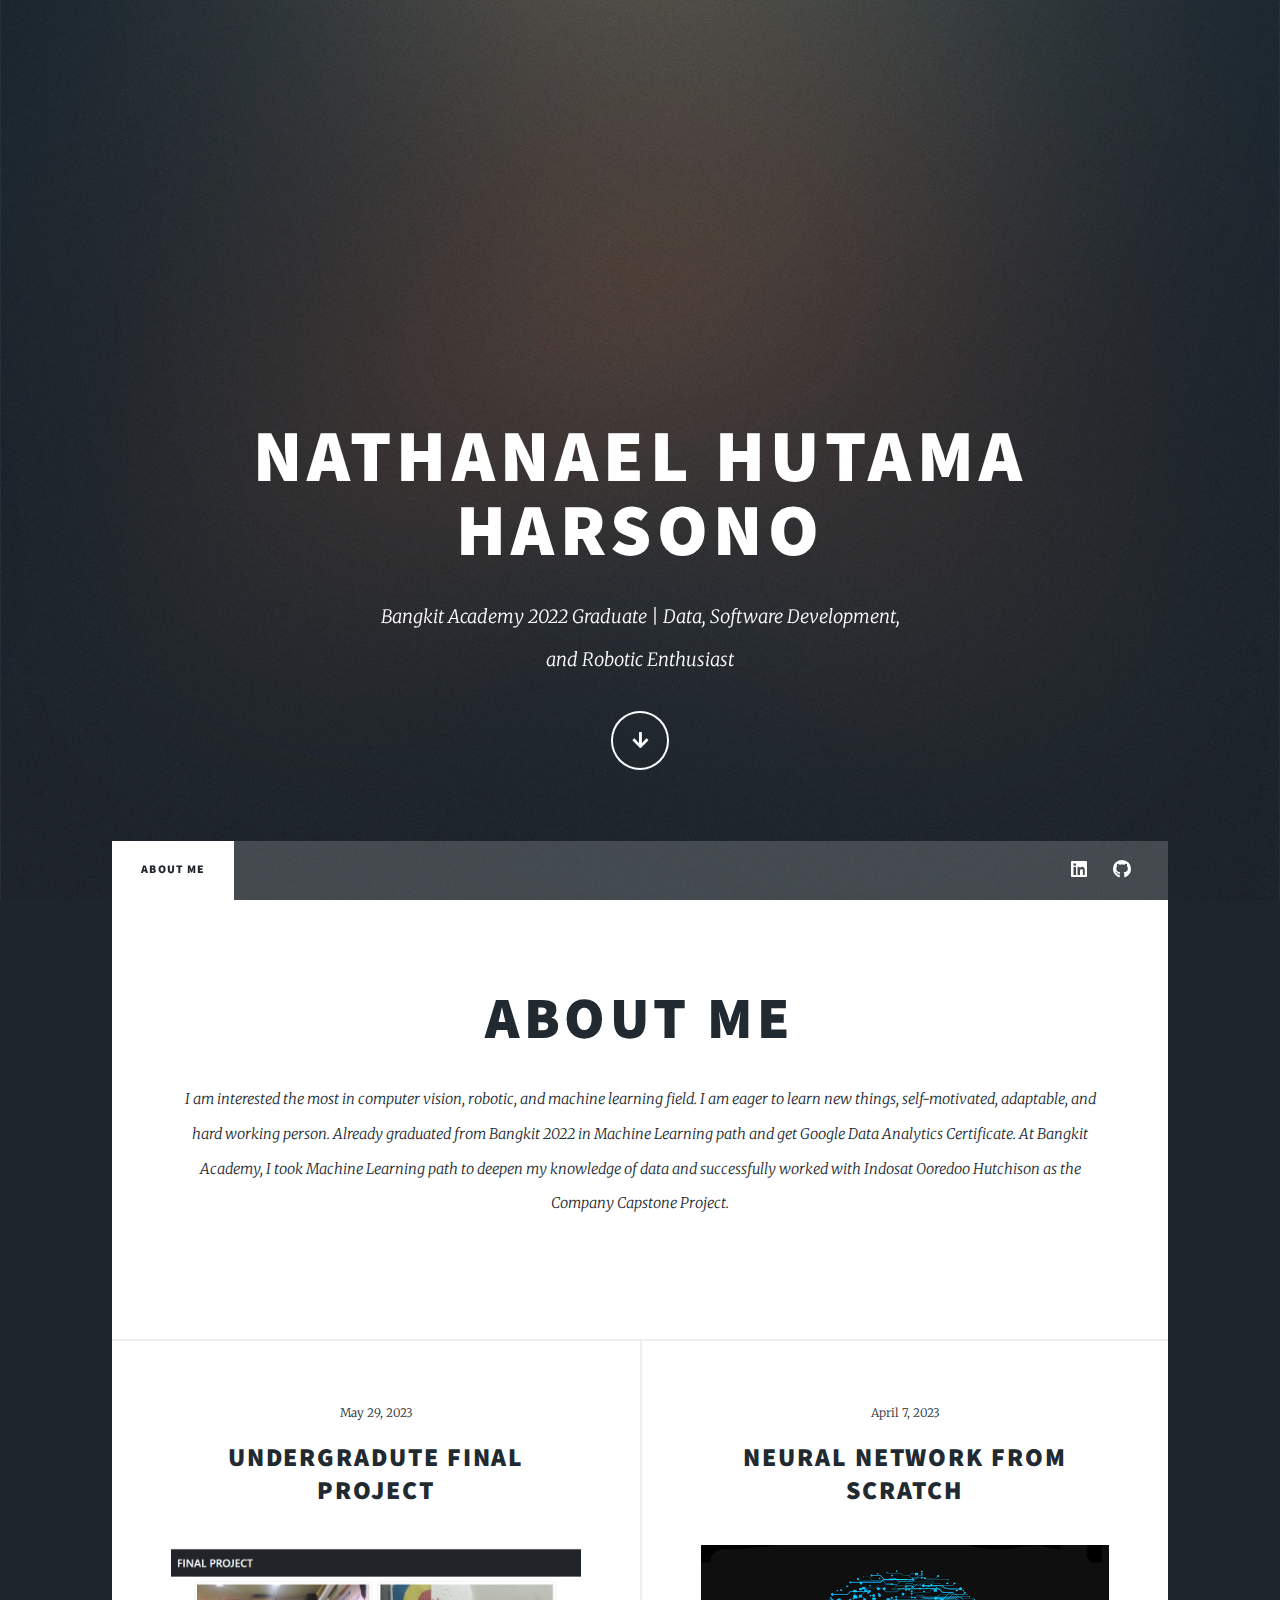
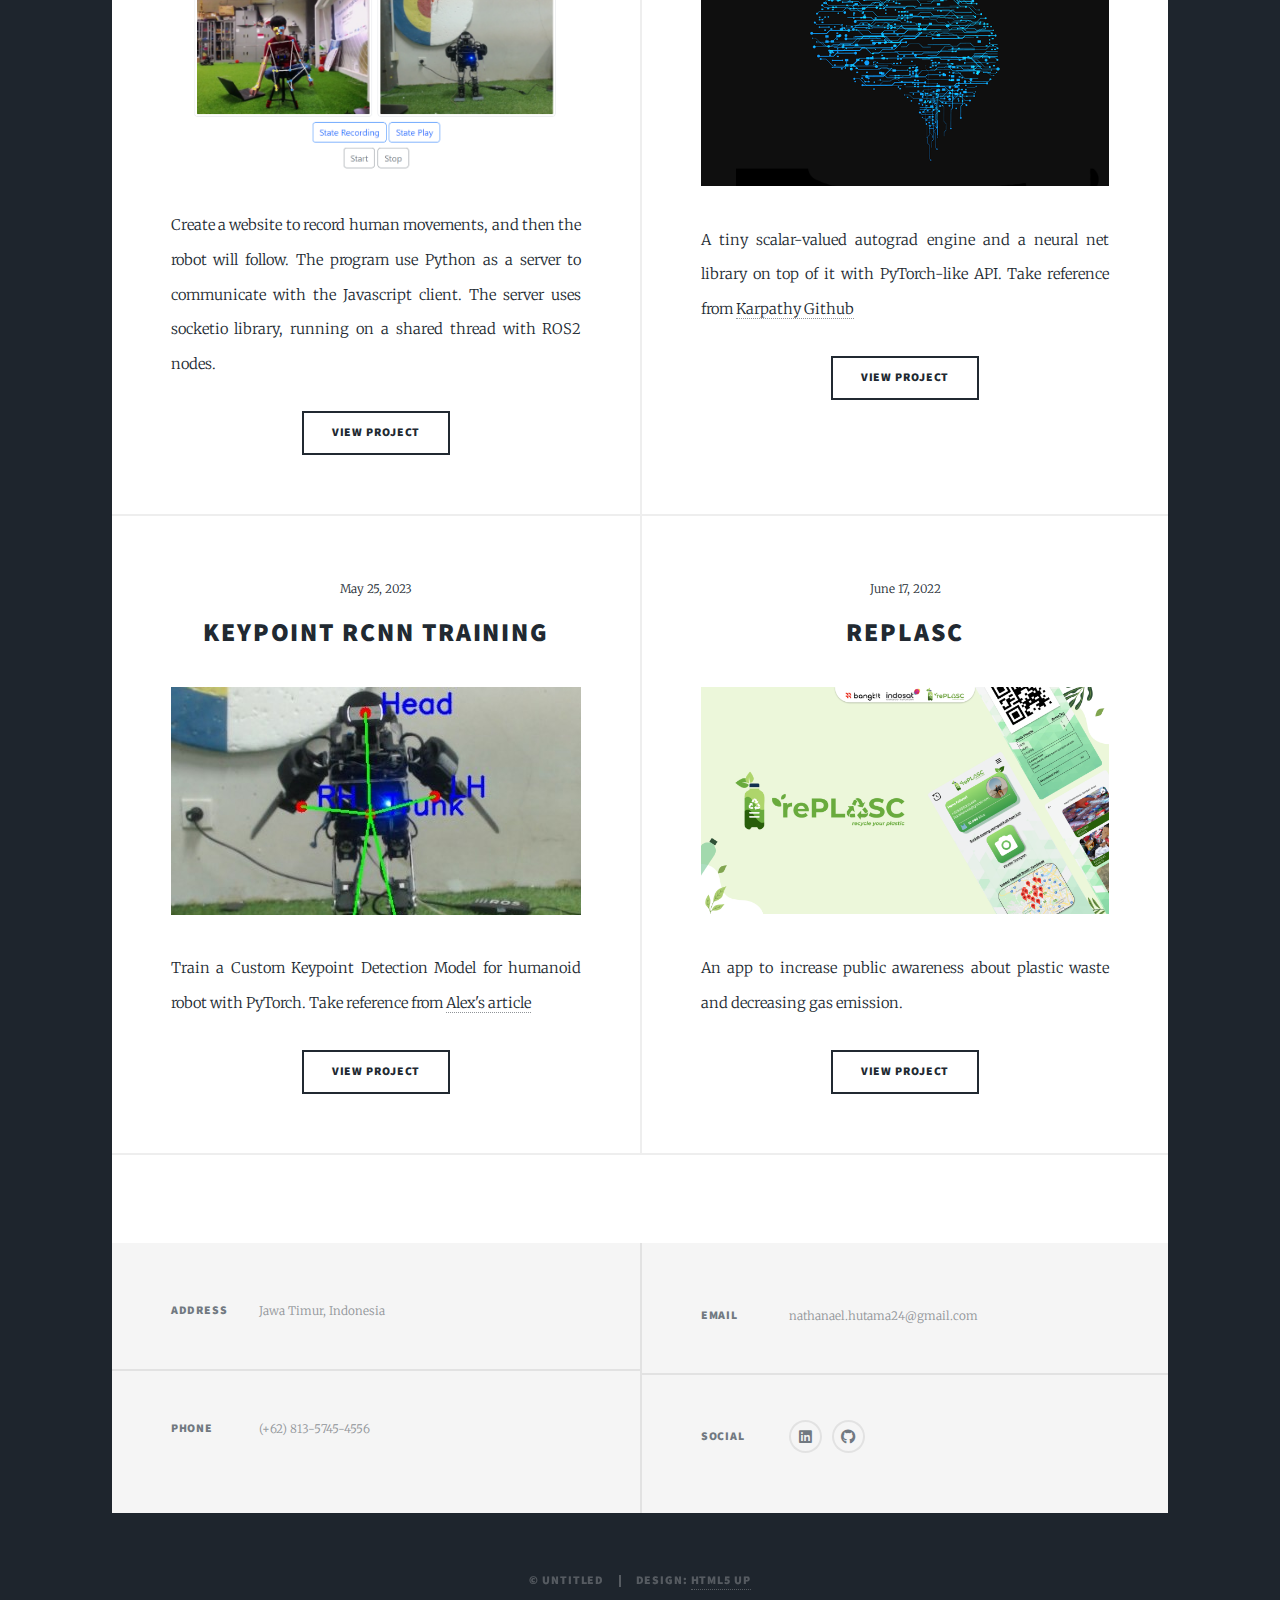
==== commit 26f96efe: "fix: fit image in the article" ====
--- a/index.html
+++ b/index.html
@@ -99,7 +99,7 @@
 										<h2><a href="https://github.com/Nathan24zz/keypoint_rcnn_training_pytorch">Keypoint RCNN Training<br />
 										</a></h2>
 									</header>
-									<a href="https://github.com/Nathan24zz/keypoint_rcnn_training_pytorch" class="image fit"><img src="images/keypoint.jpg" alt="" /></a>
+									<a href="https://github.com/Nathan24zz/keypoint_rcnn_training_pytorch" class="image fit4large"><img src="images/keypoint.jpg" alt="" /></a>
 									<p>Train a Custom Keypoint Detection Model for humanoid robot with PyTorch. 
 									Take reference from <a href="https://medium.com/@alexppppp/how-to-train-a-custom-keypoint-detection-model-with-pytorch-d9af90e111da">Alex's article</a></a></p>
 									<ul class="actions special">
--- a/assets/css/main.css
+++ b/assets/css/main.css
@@ -1,10 +1,10 @@
 @import url(fontawesome-all.min.css);
 @import url("https://fonts.googleapis.com/css?family=Merriweather:300,700,300italic,700italic|Source+Sans+Pro:900");
 
-/*
-	Massively by HTML5 UP
-	html5up.net | @ajlkn
-	Free for personal and commercial use under the CCA 3.0 license (html5up.net/license)
+/*
+	Massively by HTML5 UP
+	html5up.net | @ajlkn
+	Free for personal and commercial use under the CCA 3.0 license (html5up.net/license)
 */
 
 html, body, div, span, applet, object,
@@ -2624,6 +2624,13 @@
 			width: 100%;
 		}
 
+		.image.fit4large {
+			display: block;
+			margin: 2.5rem 0;
+			width: 100%;
+			max-height: 15.5rem;
+		}
+
 			.image.fit:first-child {
 				margin-top: 0;
 			}
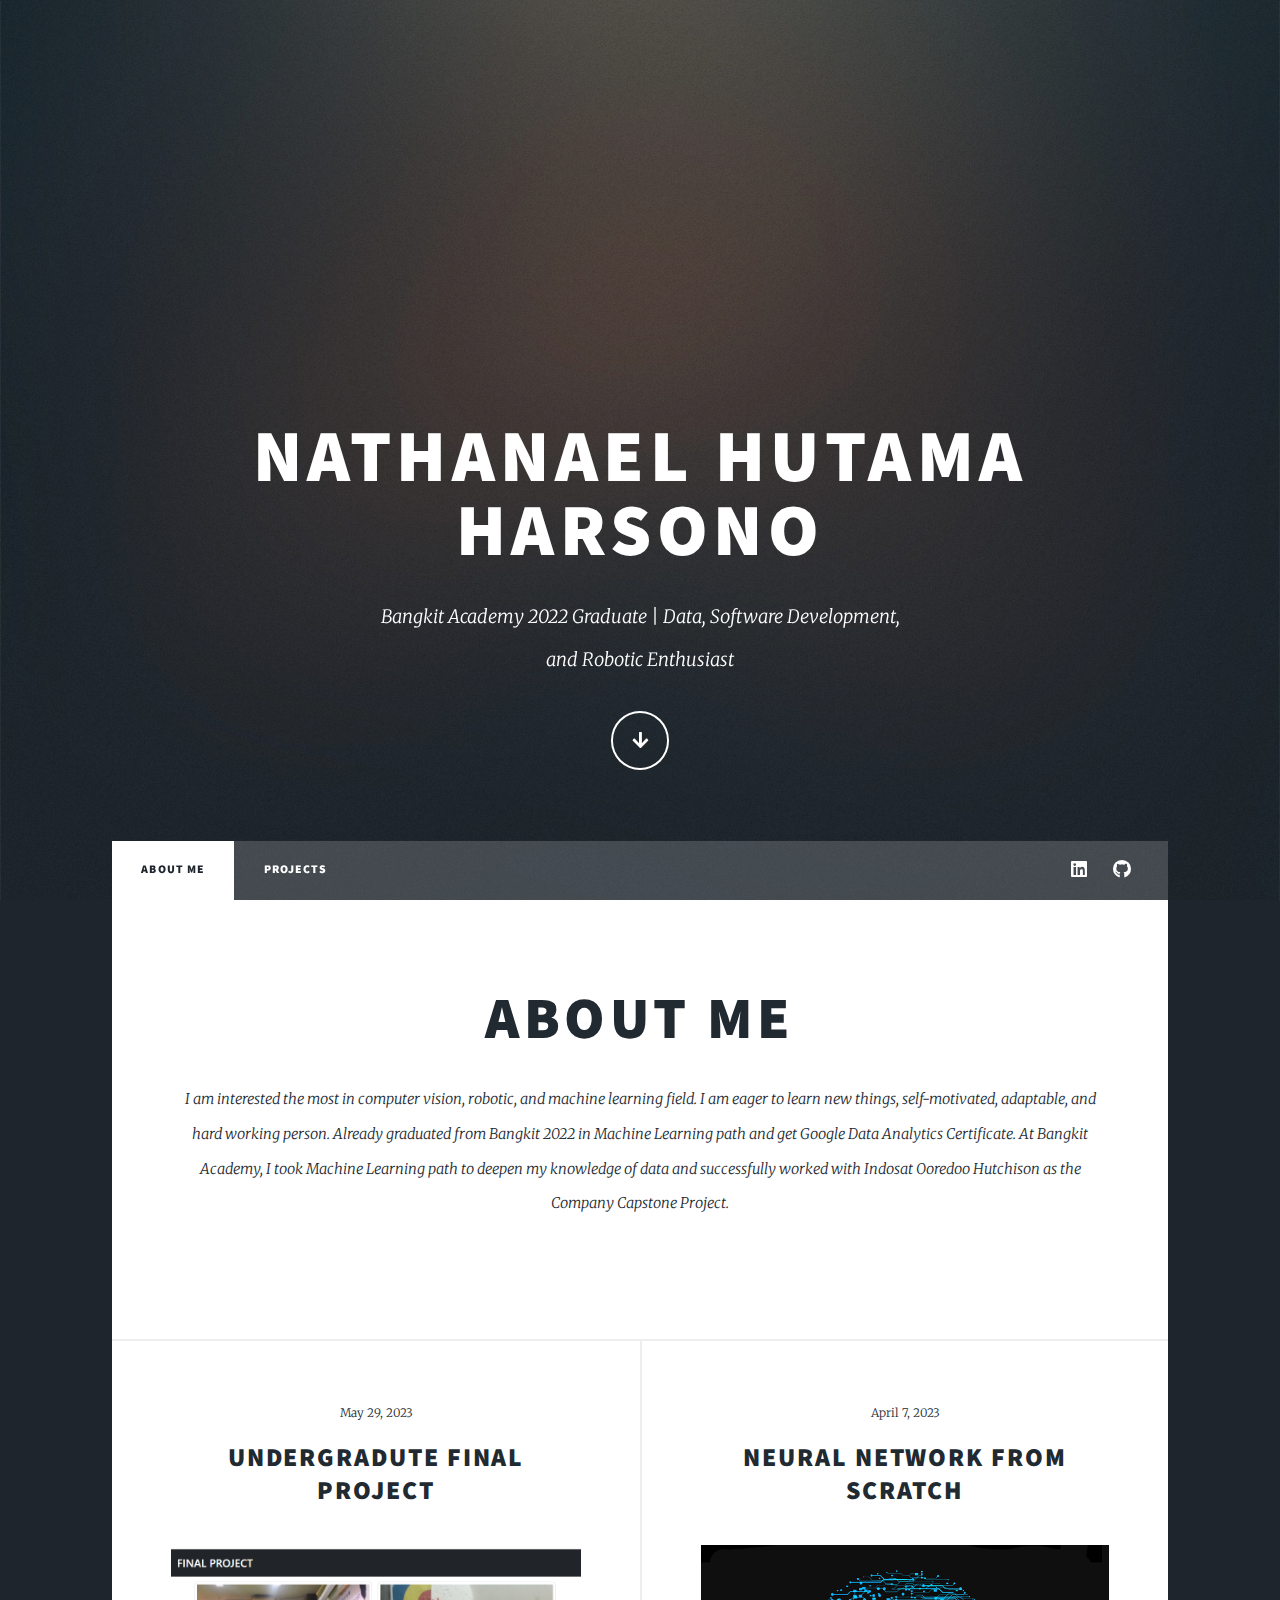
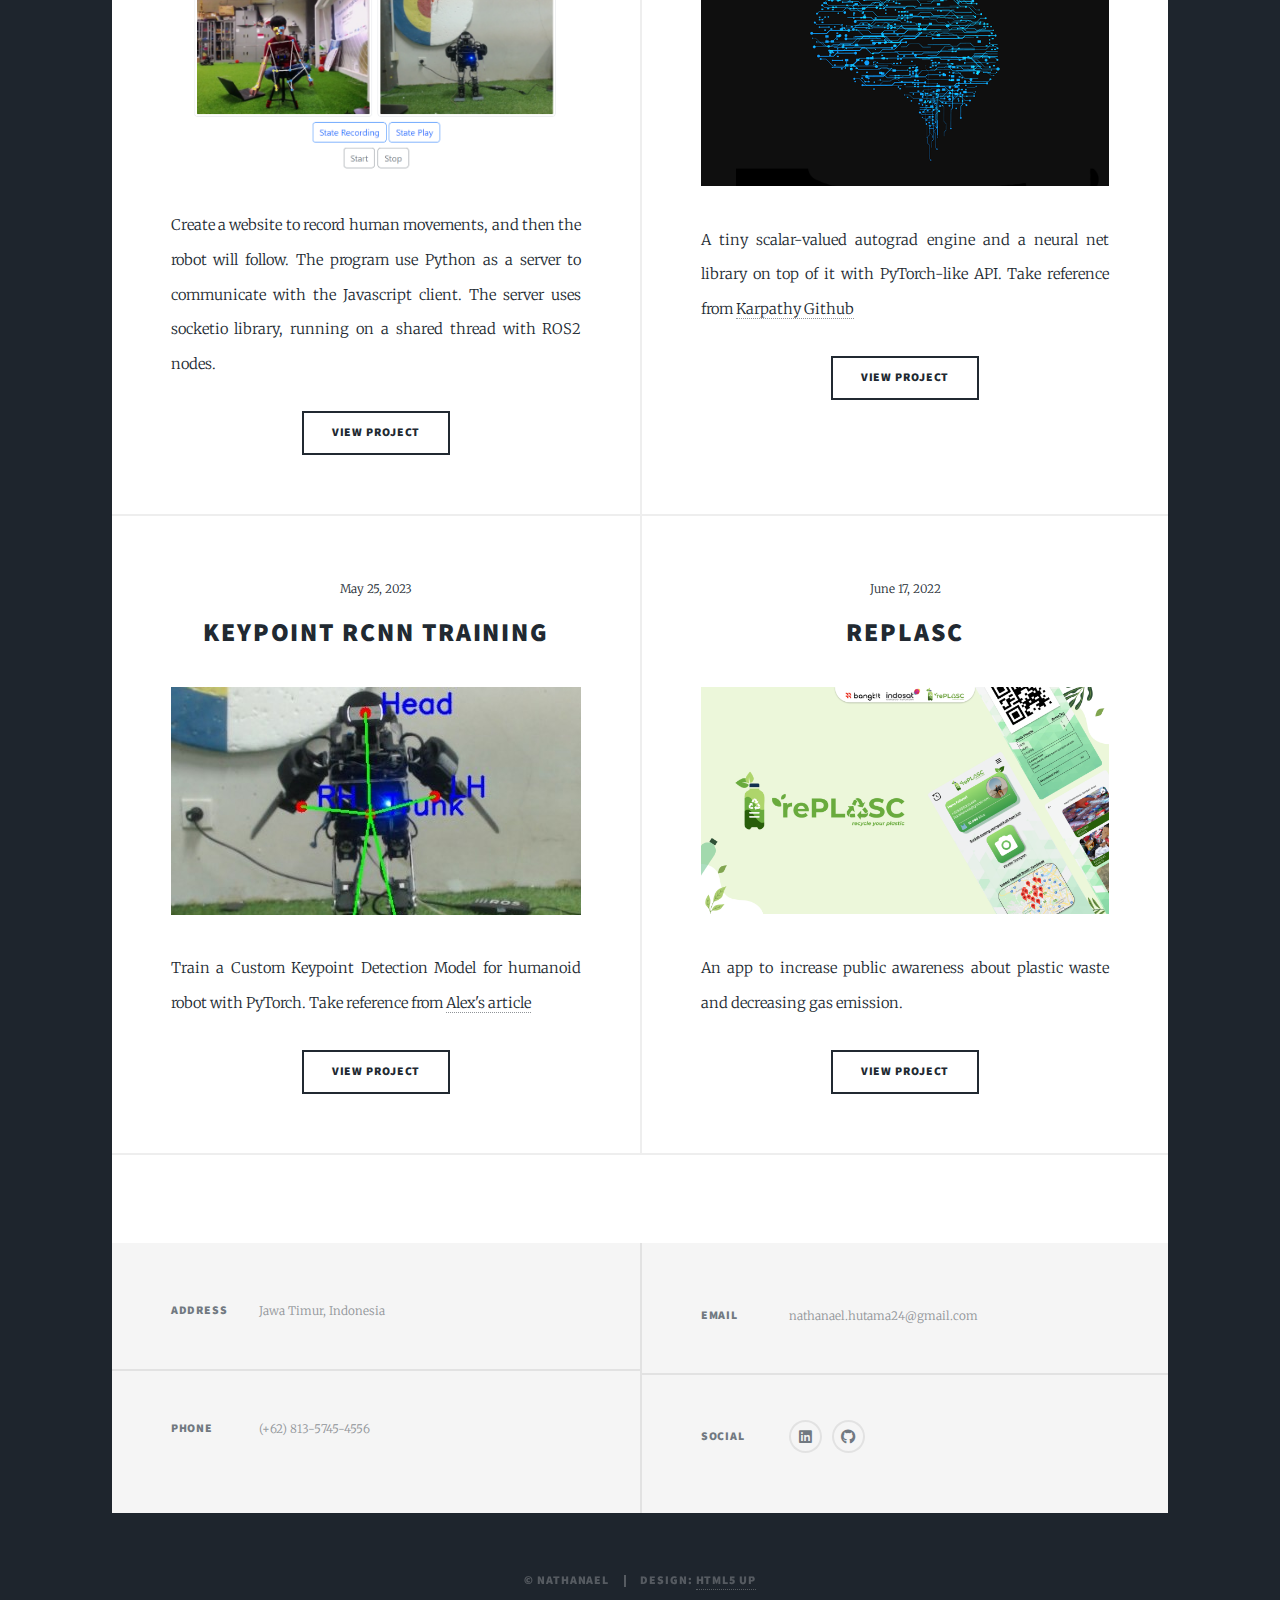
==== commit 262cb83d: "feat: add template for detail of the project" ====
--- a/index.html
+++ b/index.html
@@ -37,7 +37,7 @@
 					<nav id="nav">
 						<ul class="links">
 							<li class="active"><a href="index.html">About Me</a></li>
-							<!-- <li><a href="generic.html">Projects</a></li> -->
+							<li><a href="generic.html">Projects</a></li>
 							<!-- <li><a href="elements.html">Elements Reference</a></li> -->
 						</ul>
 						<ul class="icons">
@@ -70,13 +70,13 @@
 								<article>
 									<header>
 										<span class="date">May 29, 2023</span>
-										<h2><a href="https://github.com/Nathan24zz/fp-main">Undergradute Final Project</a></h2>
+										<h2><a href="generic.html">Undergradute Final Project</a></h2>
 									</header>
-									<a href="https://github.com/Nathan24zz/fp-main" class="image fit"><img src="images/final-project-web.png" alt="" /></a>
+									<a href="generic.html" class="image fit"><img src="images/final-project-web.png" alt="" /></a>
 									<p>Create a website to record human movements, and then the robot will follow. 
 									The program use Python as a server to communicate with the Javascript client. The server uses socketio library, running on a shared thread with ROS2 nodes.</p>
 									<ul class="actions special">
-										<li><a href="https://github.com/Nathan24zz/fp-main" class="button">View Project</a></li>
+										<li><a href="generic.html" class="button">View Project</a></li>
 									</ul>
 								</article>
 								<article>
@@ -166,7 +166,7 @@
 
 				<!-- Copyright -->
 					<div id="copyright">
-						<ul><li>&copy; Untitled</li><li>Design: <a href="https://html5up.net">HTML5 UP</a></li></ul>
+						<ul><li>&copy; Nathanael</li><li>Design: <a href="https://html5up.net">HTML5 UP</a></li></ul>
 					</div>
 
 			</div>
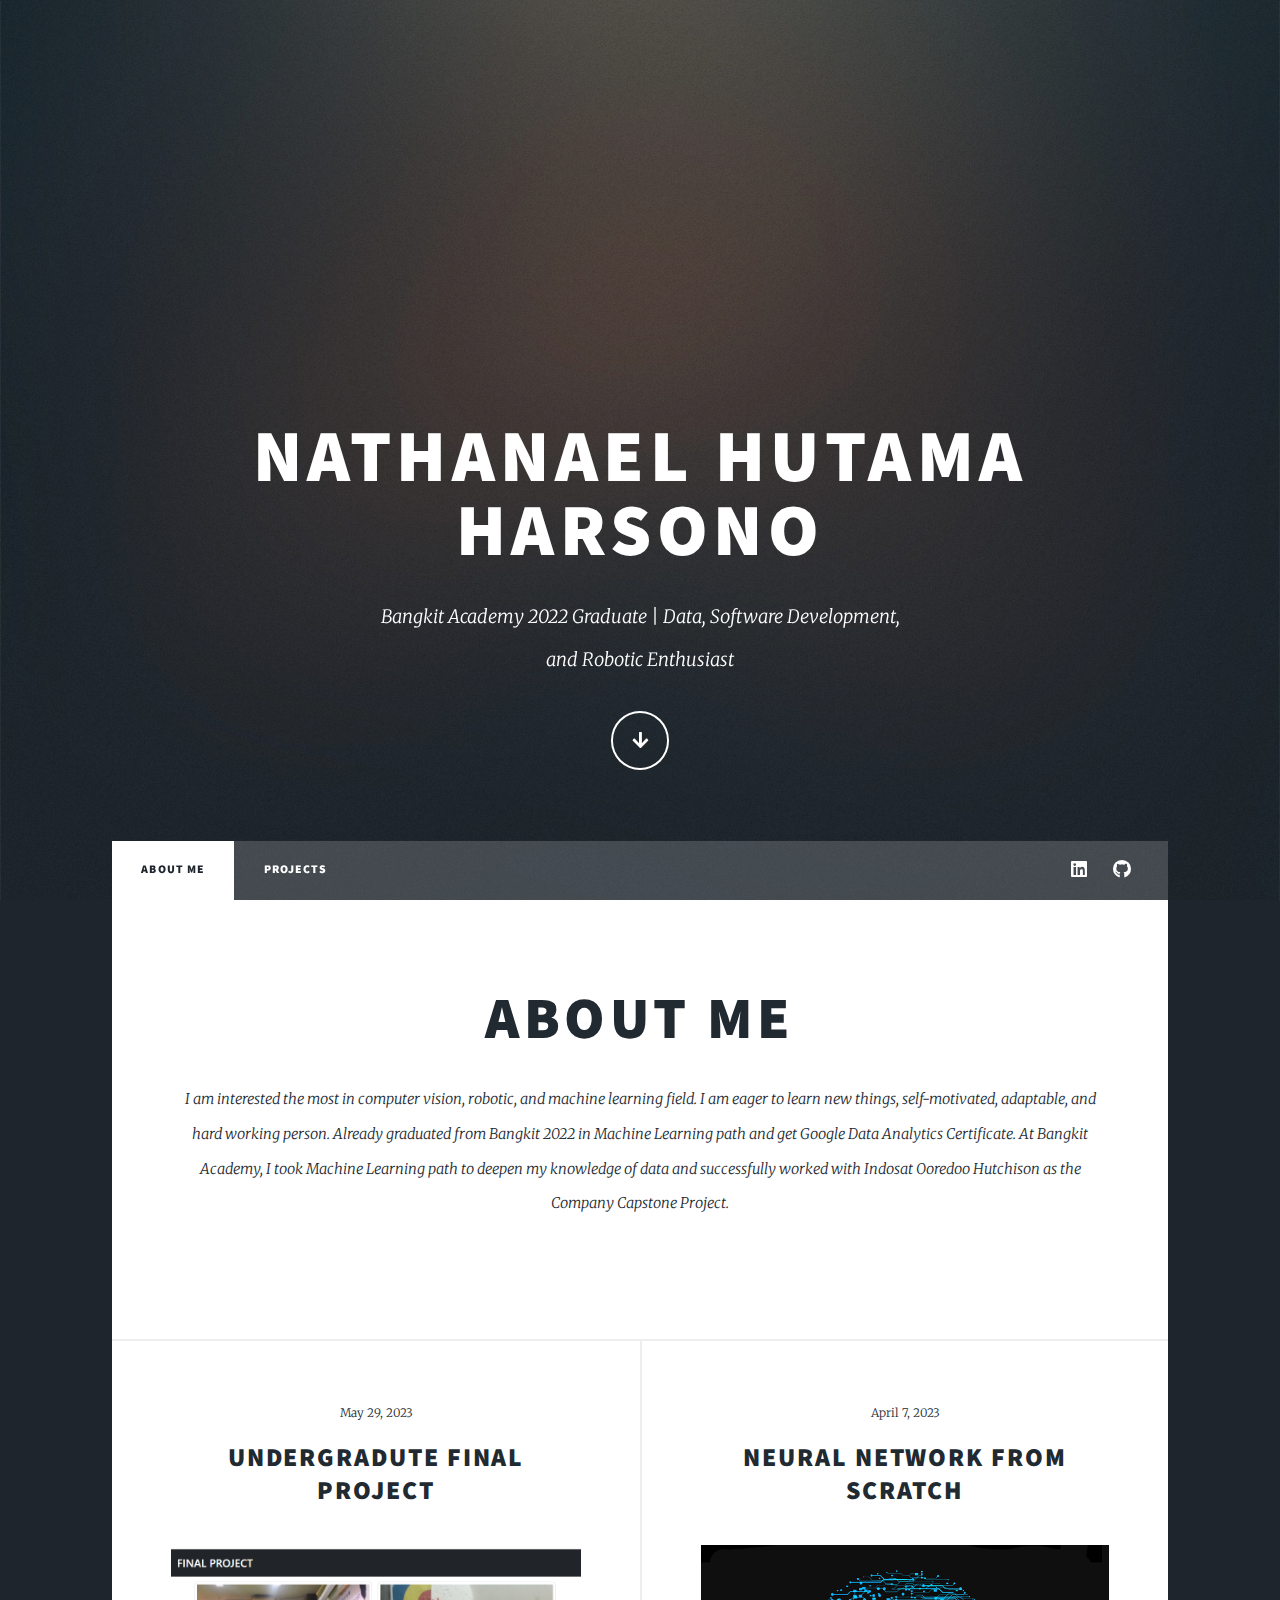
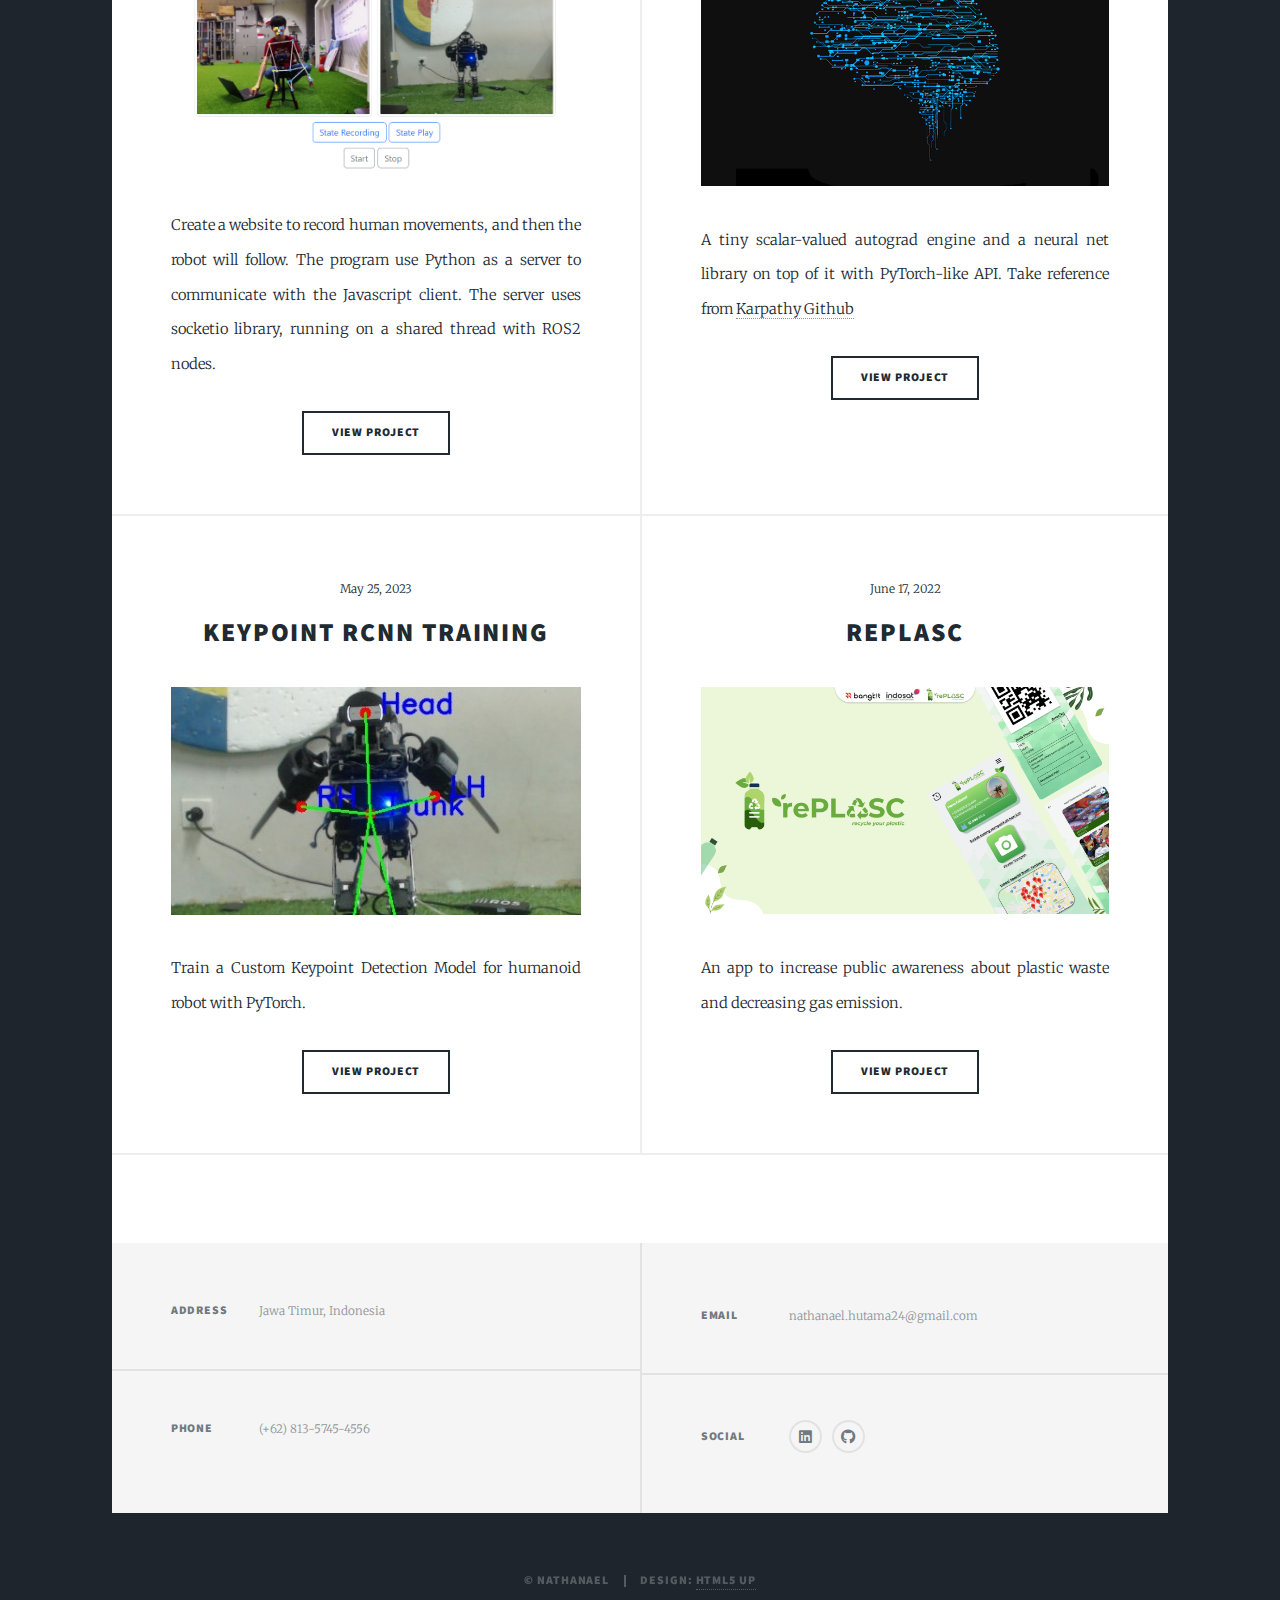
==== commit db914ca1: "refactor: render posts dynamically" ====
--- a/index.html
+++ b/index.html
@@ -66,59 +66,7 @@
 							</article>
 
 						<!-- Posts -->
-							<section class="posts">
-								<article>
-									<header>
-										<span class="date">May 29, 2023</span>
-										<h2><a href="generic.html">Undergradute Final Project</a></h2>
-									</header>
-									<a href="generic.html" class="image fit"><img src="images/final-project-web.png" alt="" /></a>
-									<p>Create a website to record human movements, and then the robot will follow. 
-									The program use Python as a server to communicate with the Javascript client. The server uses socketio library, running on a shared thread with ROS2 nodes.</p>
-									<ul class="actions special">
-										<li><a href="generic.html" class="button">View Project</a></li>
-									</ul>
-								</article>
-								<article>
-									<header>
-										<span class="date">April 7, 2023</span>
-										<h2><a href="https://github.com/Nathan24zz/NeuralNetwork">Neural Network From Scratch<br />
-										</a></h2>
-									</header>
-									<a href="https://github.com/Nathan24zz/NeuralNetwork" class="image fit"><img src="images/nn.png" alt="" /></a>
-									<p>A tiny scalar-valued autograd engine and a neural net library on top of it with PyTorch-like API.
-									Take reference from <a href="https://github.com/karpathy/micrograd">Karpathy Github</a> 
-									</p>
-									<ul class="actions special">
-										<li><a href="https://github.com/Nathan24zz/NeuralNetwork" class="button">View Project</a></li>
-									</ul>
-								</article>
-								<article>
-									<header>
-										<span class="date">May 25, 2023</span>
-										<h2><a href="https://github.com/Nathan24zz/keypoint_rcnn_training_pytorch">Keypoint RCNN Training<br />
-										</a></h2>
-									</header>
-									<a href="https://github.com/Nathan24zz/keypoint_rcnn_training_pytorch" class="image fit4large"><img src="images/keypoint.jpg" alt="" /></a>
-									<p>Train a Custom Keypoint Detection Model for humanoid robot with PyTorch. 
-									Take reference from <a href="https://medium.com/@alexppppp/how-to-train-a-custom-keypoint-detection-model-with-pytorch-d9af90e111da">Alex's article</a></a></p>
-									<ul class="actions special">
-										<li><a href="https://github.com/Nathan24zz/keypoint_rcnn_training_pytorch" class="button">View Project</a></li>
-									</ul>
-								</article>
-								<article>
-									<header>
-										<span class="date">June 17, 2022</span>
-										<h2><a href="https://github.com/Arnolds18/C22-CE01">rePLASC<br /></a></h2>
-									</header>
-									<a href="https://github.com/Arnolds18/C22-CE01" class="image fit"><img src="images/replasc.png" alt="" /></a>
-									<p>An app to increase public awareness about plastic waste and decreasing gas emission.</p>
-									<ul class="actions special">
-										<li><a href="https://github.com/Arnolds18/C22-CE01" class="button">View Project</a></li>
-									</ul>
-								</article>
-			
-							</section>
+							<section class="posts"></section>
 
 						<!-- Footer -->
 							<footer>
@@ -179,6 +127,7 @@
 			<script src="assets/js/breakpoints.min.js"></script>
 			<script src="assets/js/util.js"></script>
 			<script src="assets/js/main.js"></script>
-
+			<!-- render posts dynamically -->
+			<script src="assets/js/post.js"></script> 
 	</body>
 </html>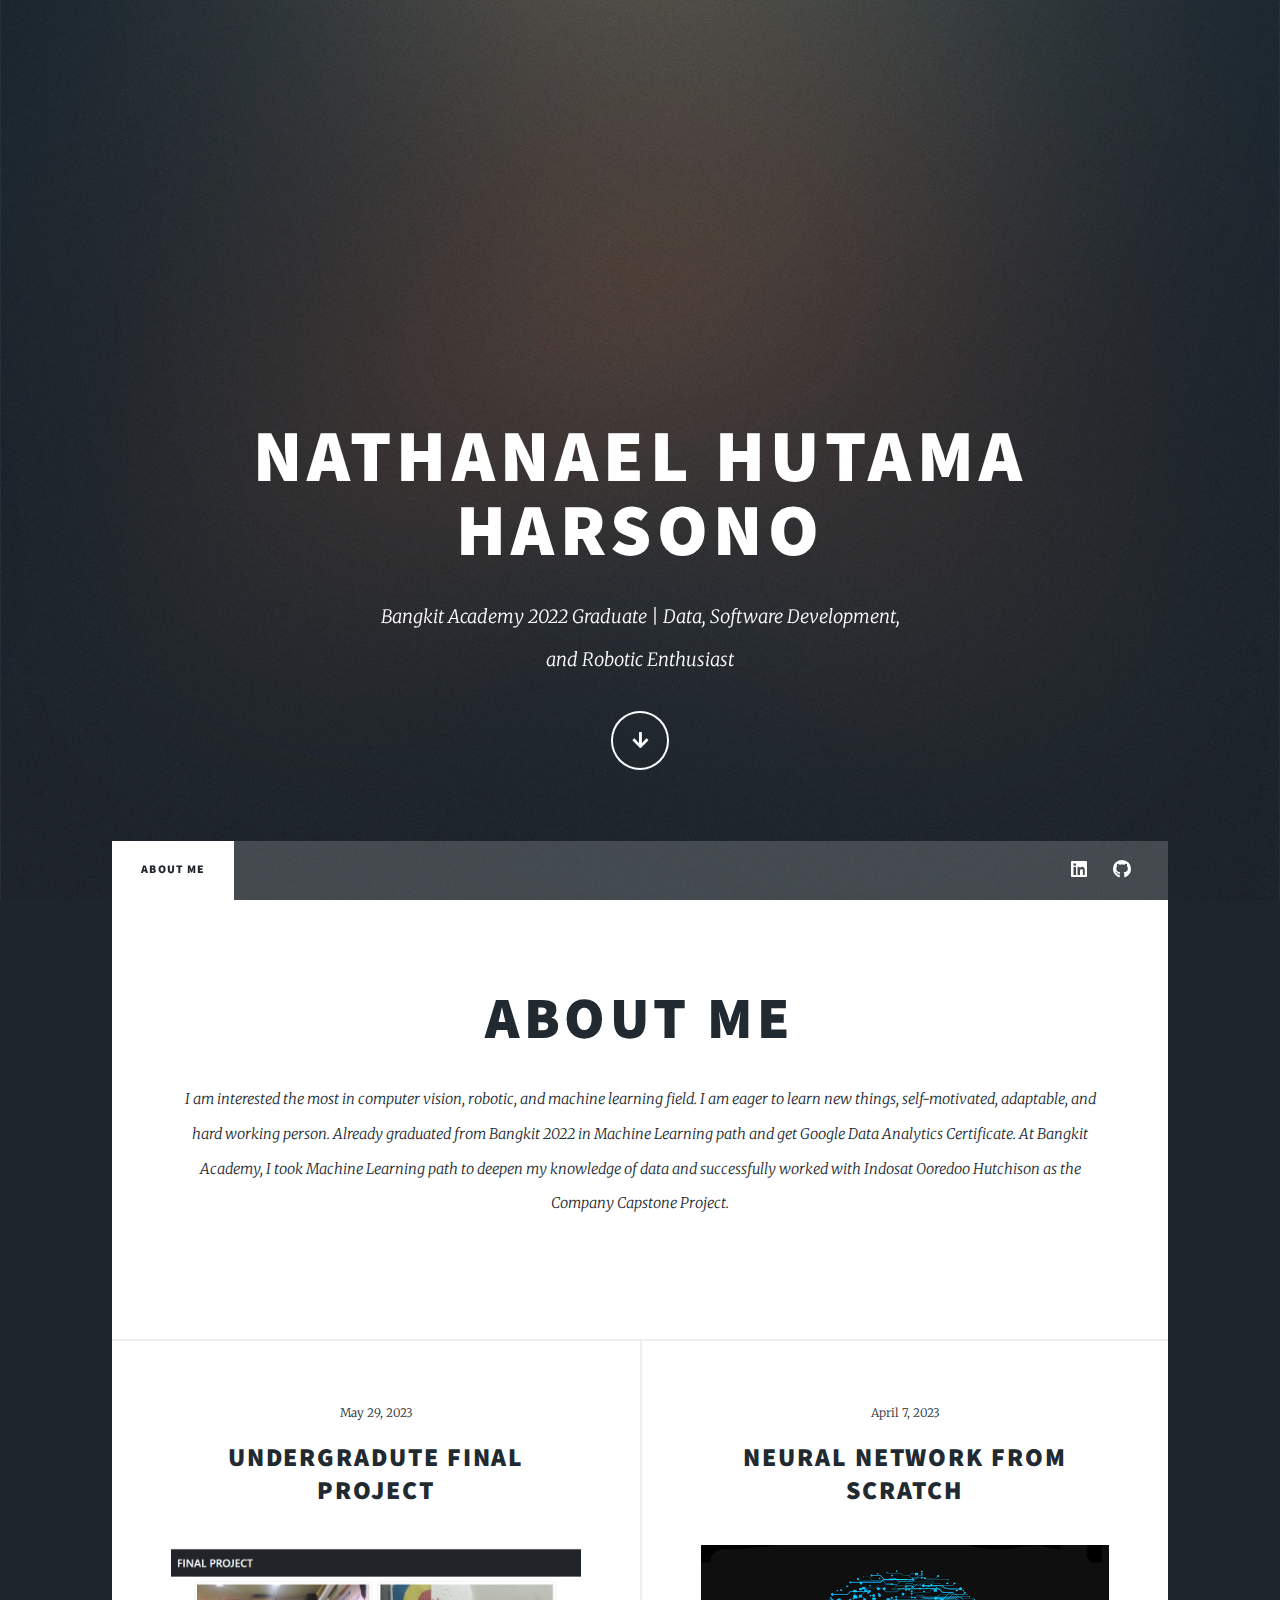
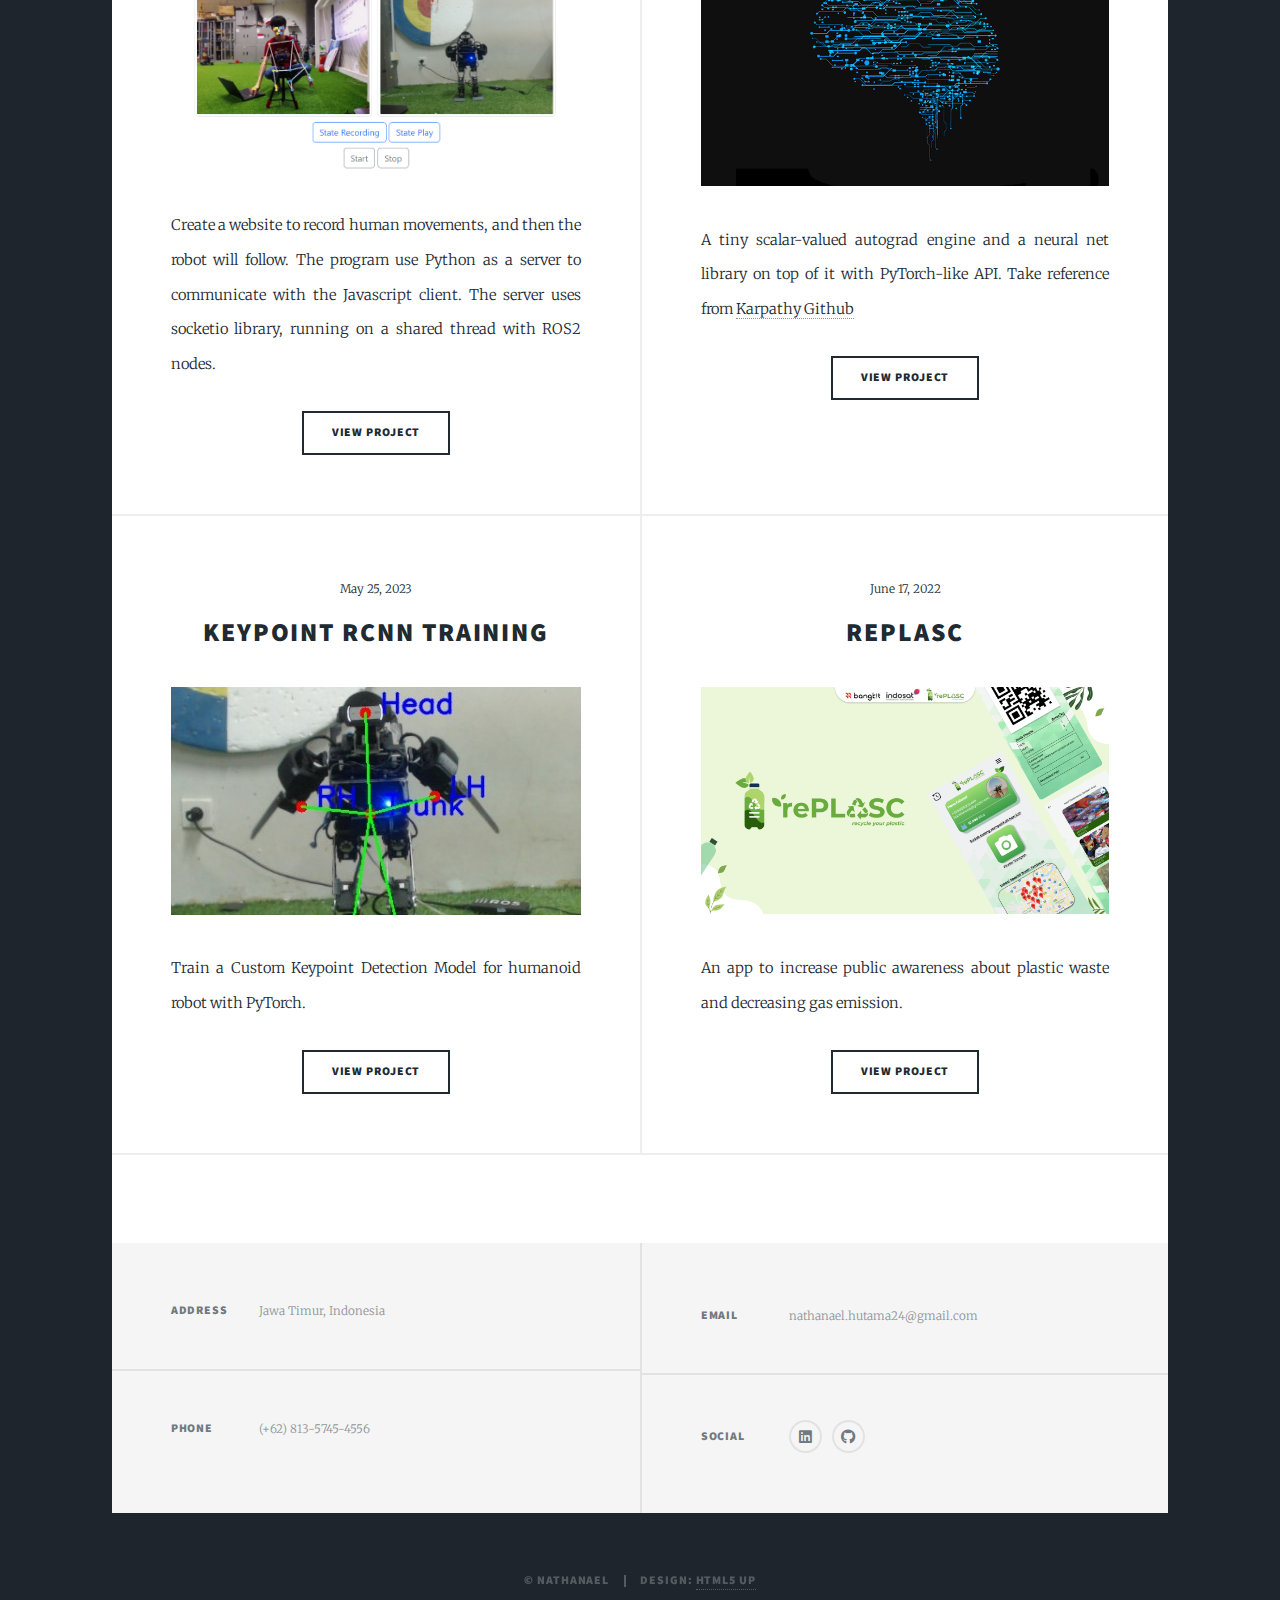
==== commit 4ad69f22: "feat: add detail description for projects and center "image main" class" ====
--- a/index.html
+++ b/index.html
@@ -37,7 +37,7 @@
 					<nav id="nav">
 						<ul class="links">
 							<li class="active"><a href="index.html">About Me</a></li>
-							<li><a href="generic.html">Projects</a></li>
+							<!-- <li><a href="generic.html">Projects</a></li> -->
 							<!-- <li><a href="elements.html">Elements Reference</a></li> -->
 						</ul>
 						<ul class="icons">
--- a/assets/css/main.css
+++ b/assets/css/main.css
@@ -2642,7 +2642,9 @@
 		.image.main {
 			display: block;
 			margin: 4rem 0;
-			width: 100%;
+			width: 80%;
+			margin-left: auto;
+			margin-right: auto;
 		}
 
 			.image.main:first-child {
@@ -2661,6 +2663,8 @@
 
 			.image.main {
 				margin: 2rem 0;
+				margin-left: auto;
+				margin-right: auto;
 			}
 
 		}
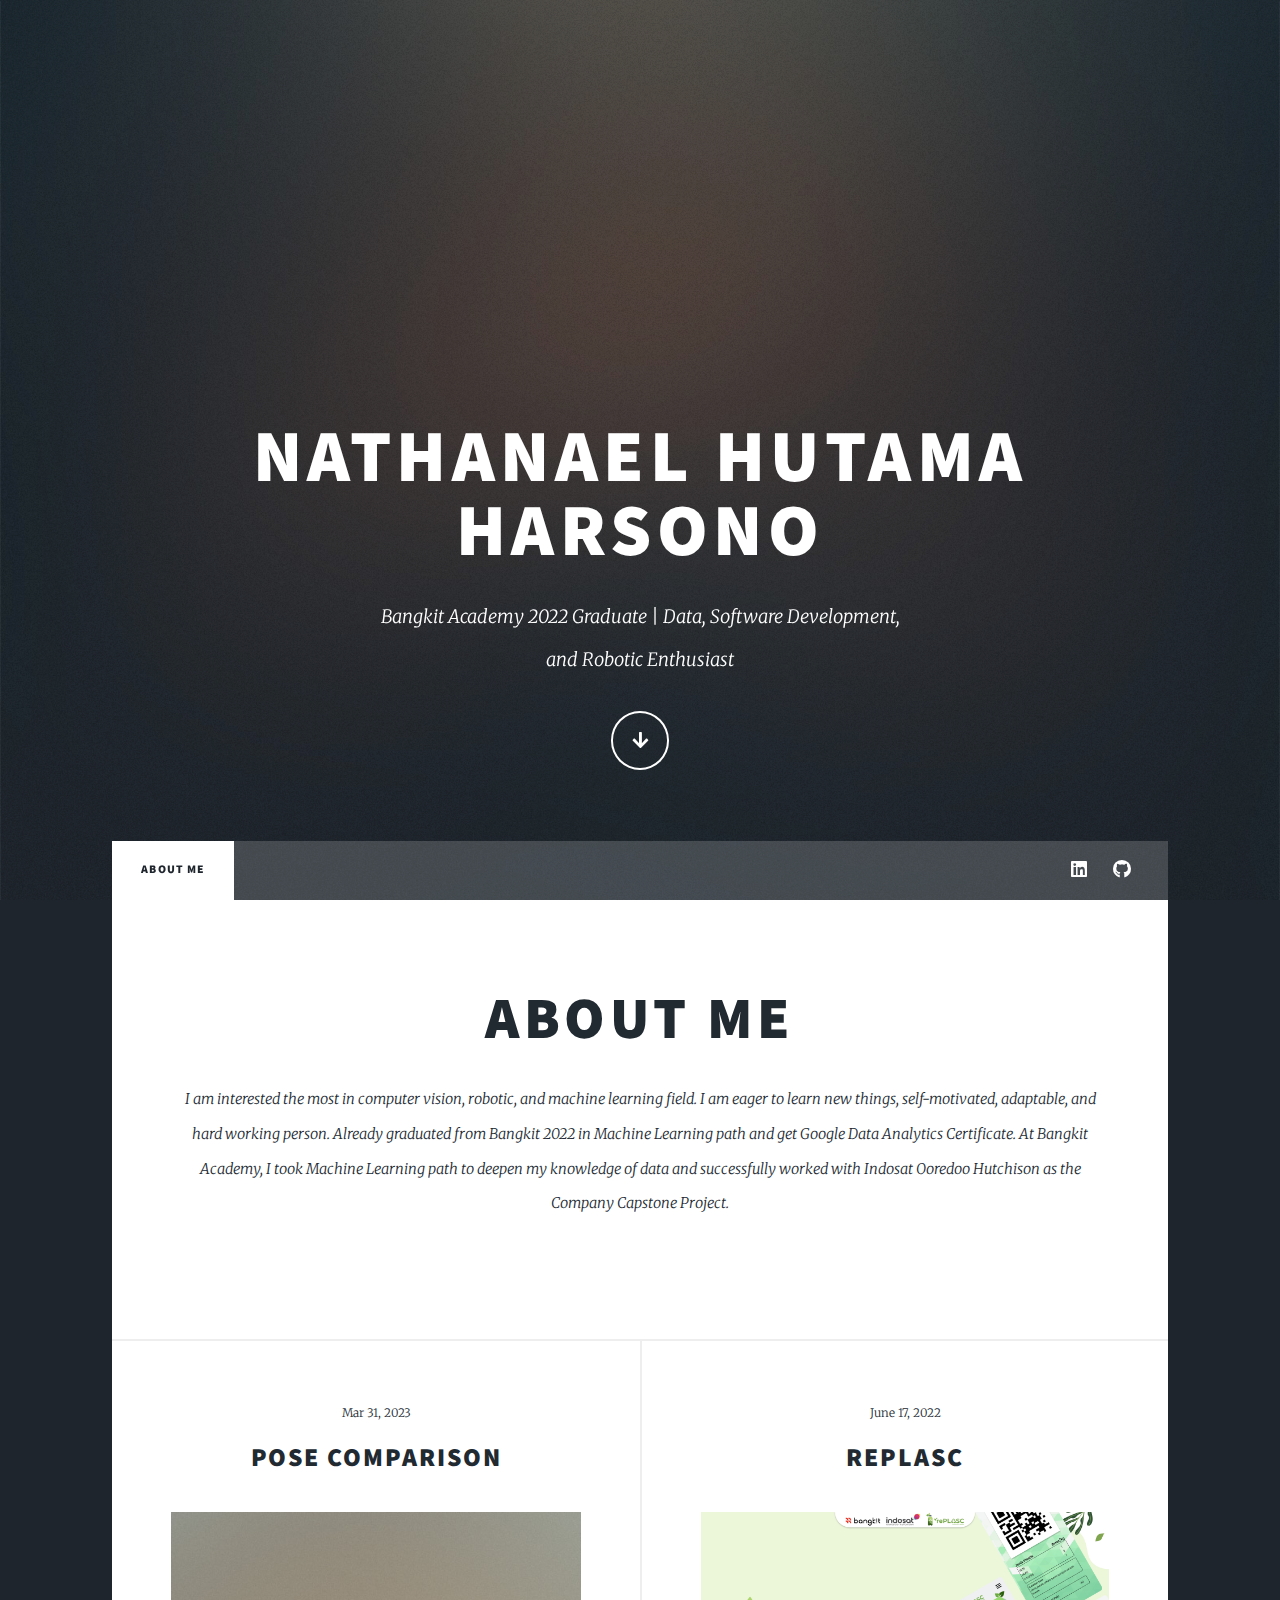
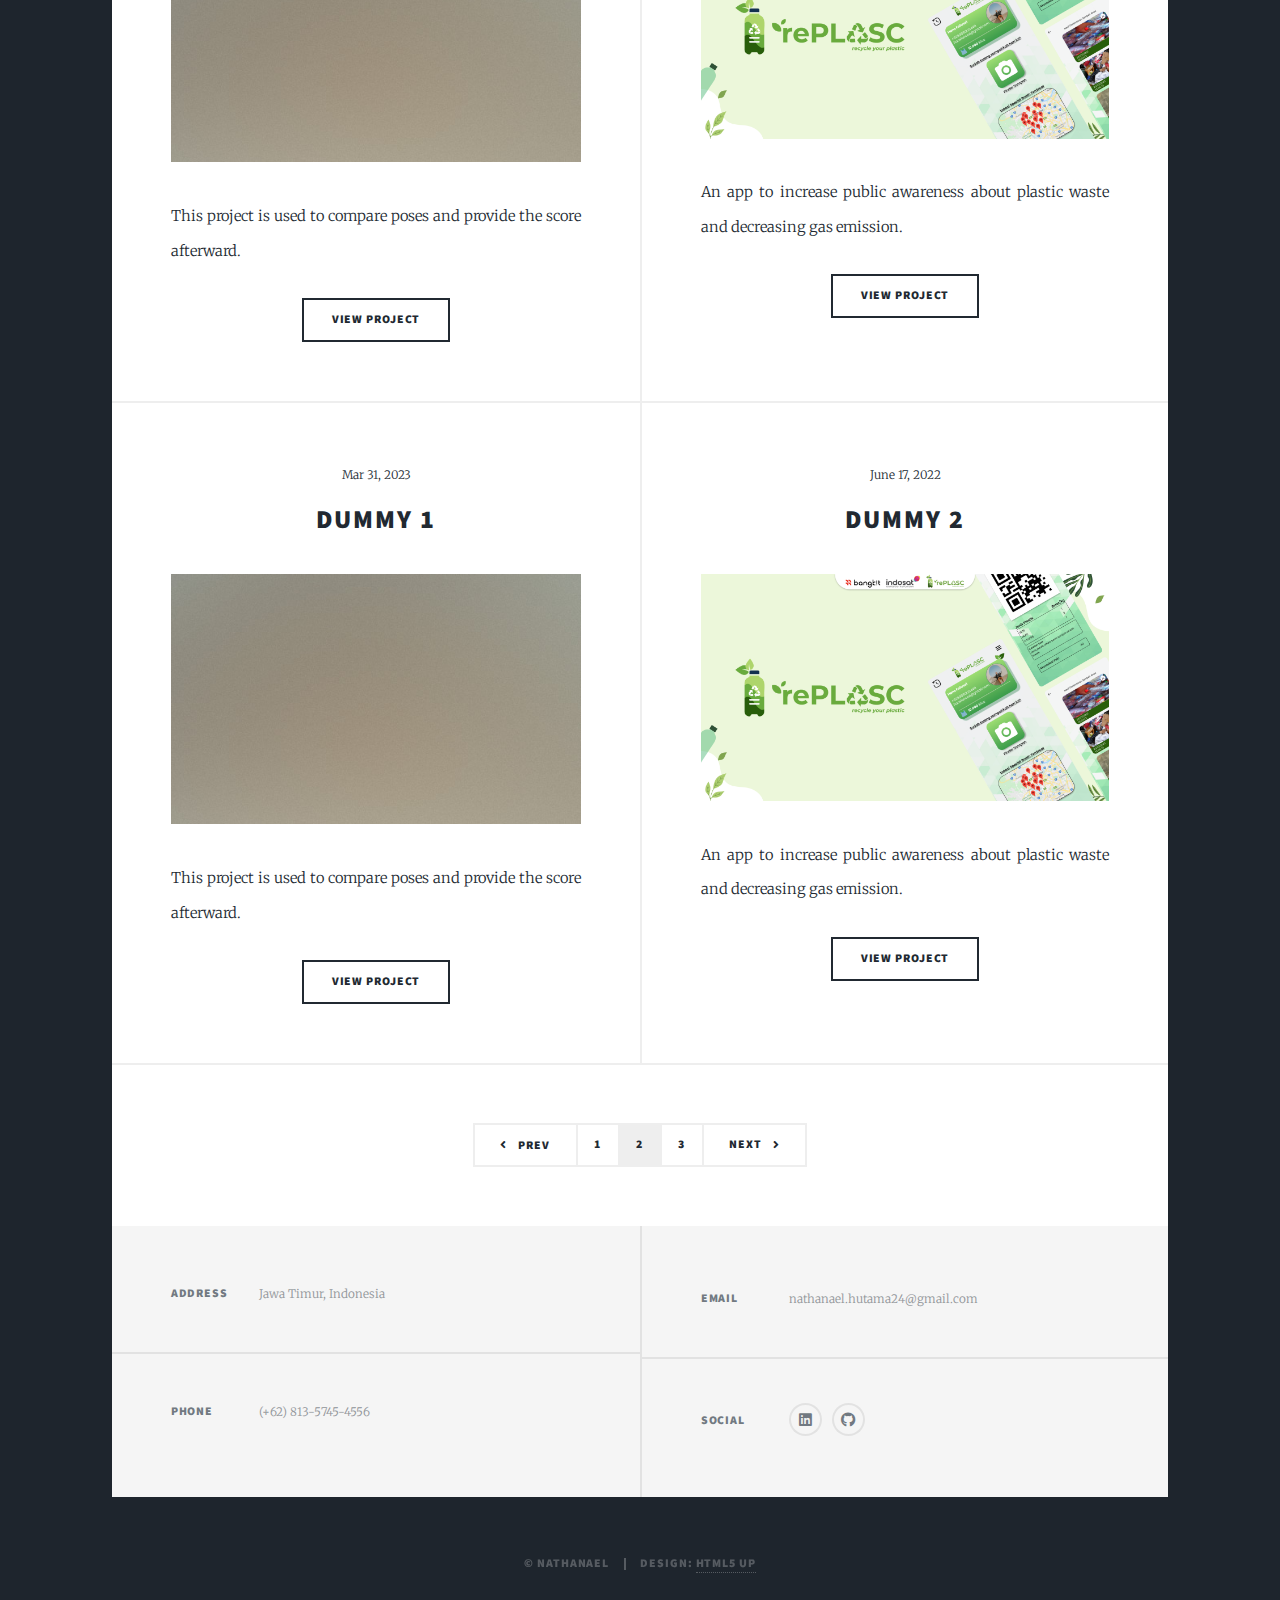
==== commit 6aa527d8: "feat: add page number and dummy data" ====
--- a/index.html
+++ b/index.html
@@ -70,17 +70,17 @@
 
 						<!-- Footer -->
 							<footer>
-								<!-- <div class="pagination"> -->
-									<!-- <a href="#" class="previous">Prev</a> -->
-									<!-- <a href="#" class="page active">1</a> -->
-									<!-- <a href="#" class="page">2</a> -->
-									<!-- <a href="#" class="page">3</a> -->
-									<!-- <span class="extra">&hellip;</span> -->
-									<!-- <a href="#" class="page">8</a> -->
-									<!-- <a href="#" class="page">9</a> -->
-									<!-- <a href="#" class="page">10</a> -->
-									<!-- <a href="#" class="next">Next</a> -->
-								<!-- </div> -->
+								<!-- <div class="pagination">
+									<a href="#" class="previous">Prev</a>
+									<a href="#" class="page active">1</a>
+									<a href="#" class="page">2</a>
+									<a href="#" class="page">3</a>
+									<span class="extra">&hellip;</span>
+									<a href="#" class="page">8</a>
+									<a href="#" class="page">9</a>
+									<a href="#" class="page">10</a>
+									<a href="#" class="next">Next</a>
+								</div> -->
 							</footer>
 
 					</div>
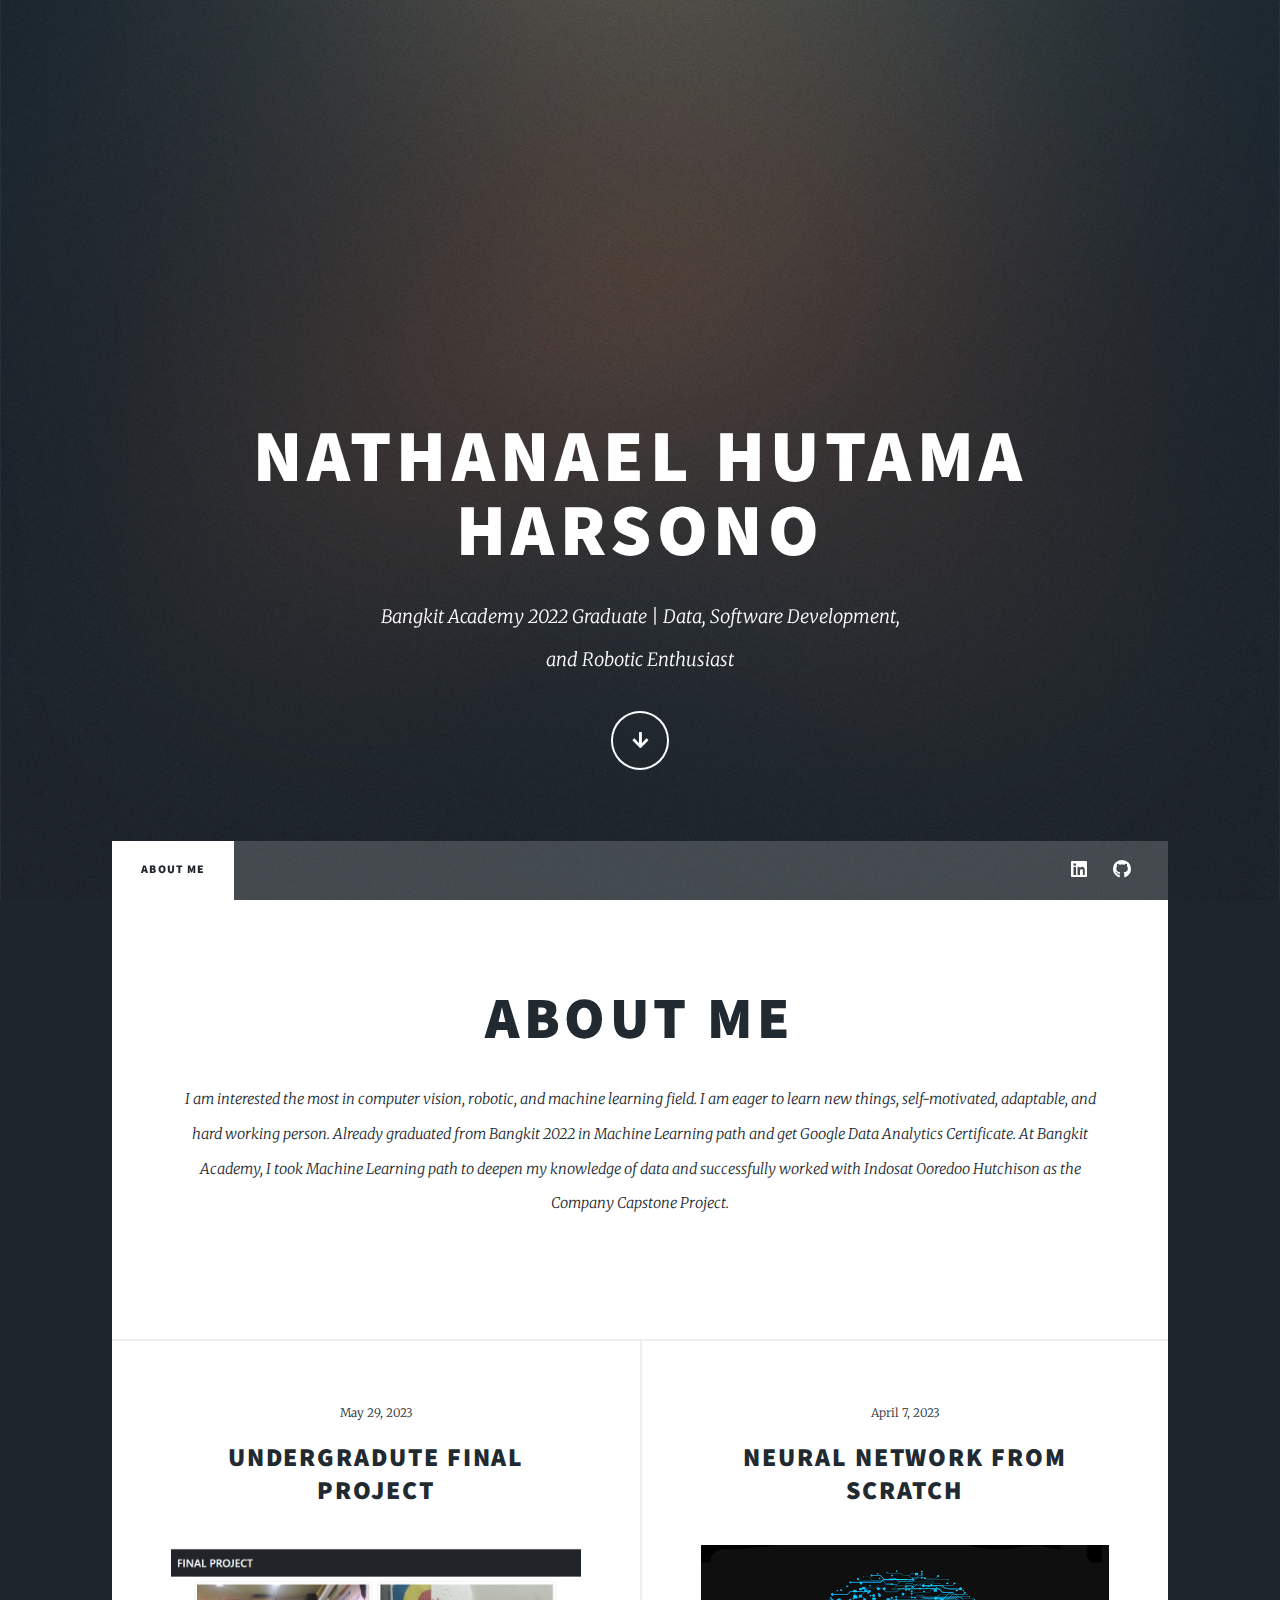
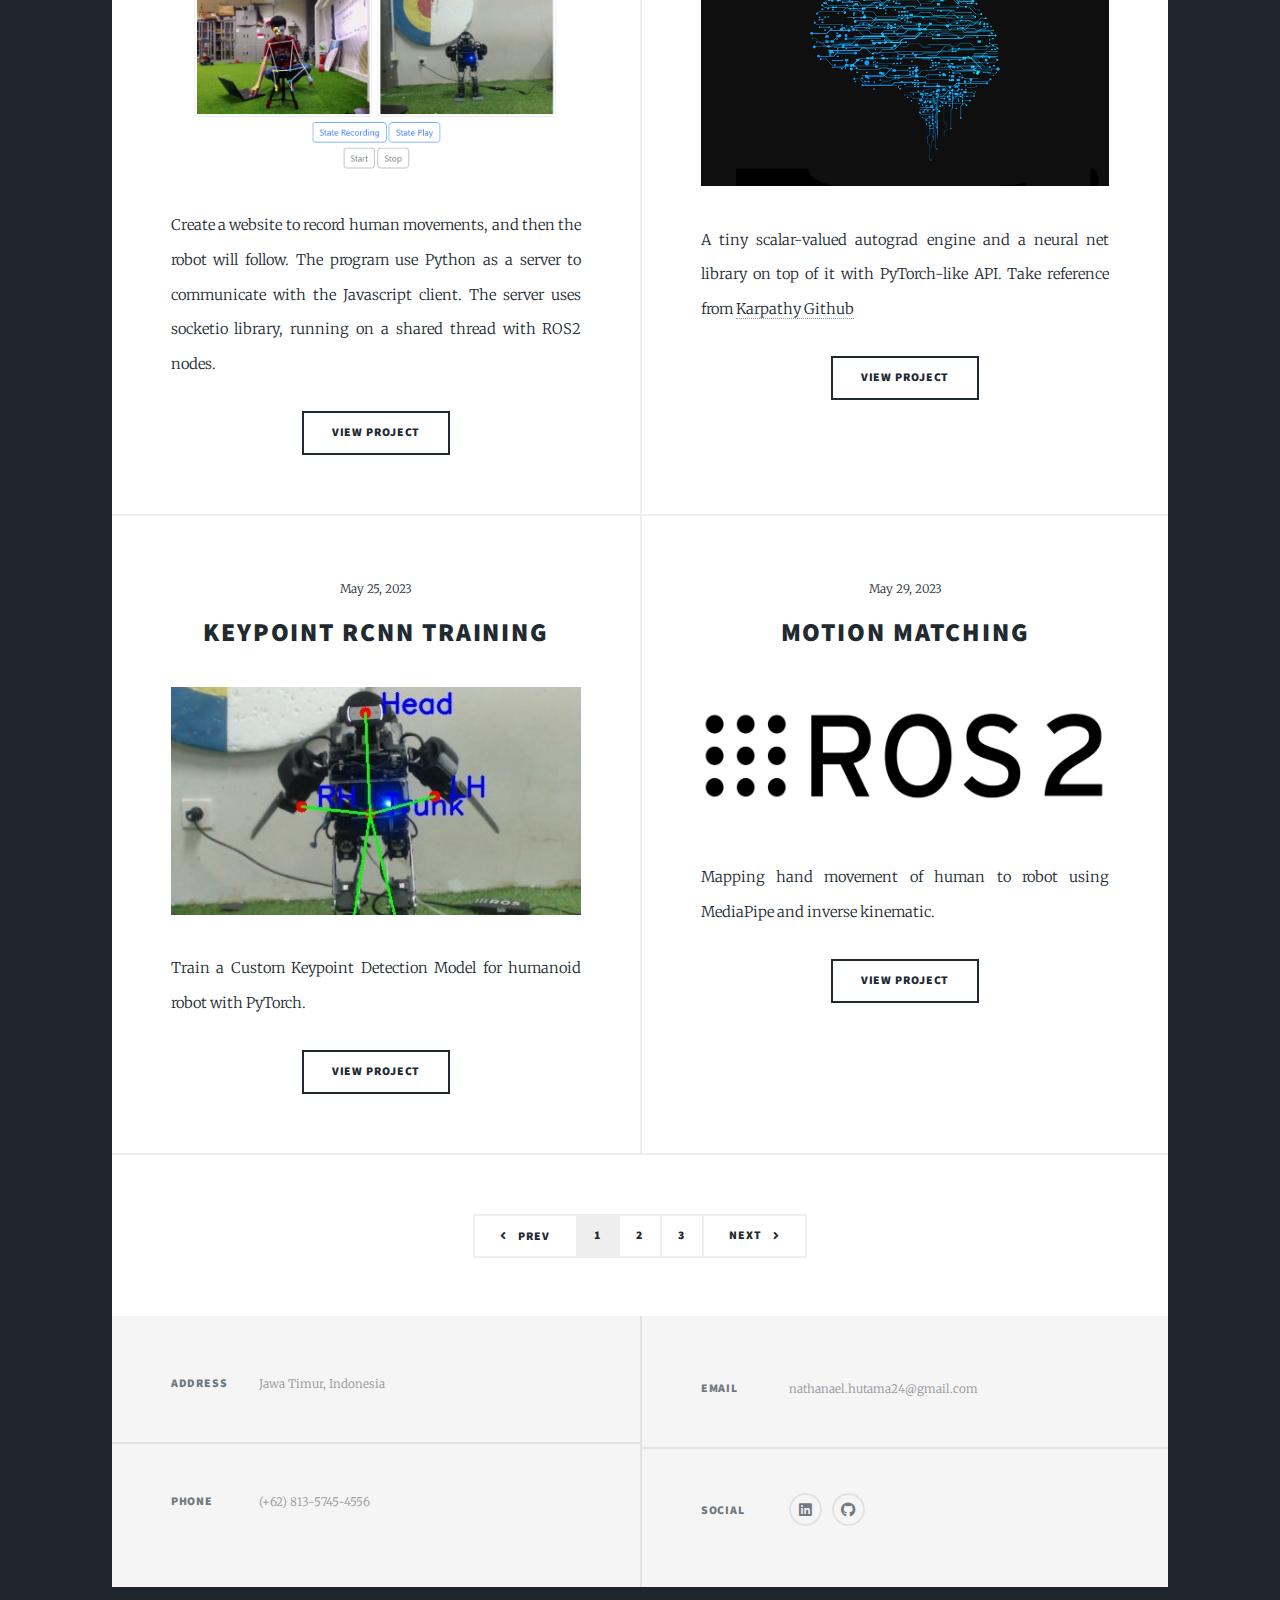
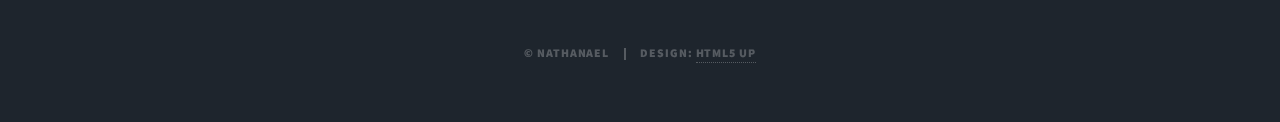
==== commit 131382f3: "fix: delete unused code" ====
--- a/index.html
+++ b/index.html
@@ -69,19 +69,7 @@
 							<section class="posts"></section>
 
 						<!-- Footer -->
-							<footer>
-								<!-- <div class="pagination">
-									<a href="#" class="previous">Prev</a>
-									<a href="#" class="page active">1</a>
-									<a href="#" class="page">2</a>
-									<a href="#" class="page">3</a>
-									<span class="extra">&hellip;</span>
-									<a href="#" class="page">8</a>
-									<a href="#" class="page">9</a>
-									<a href="#" class="page">10</a>
-									<a href="#" class="next">Next</a>
-								</div> -->
-							</footer>
+							<footer></footer>
 
 					</div>
 
--- a/assets/css/main.css
+++ b/assets/css/main.css
@@ -2662,6 +2662,7 @@
 			}
 
 			.image.main {
+				width: 100%;
 				margin: 2rem 0;
 				margin-left: auto;
 				margin-right: auto;
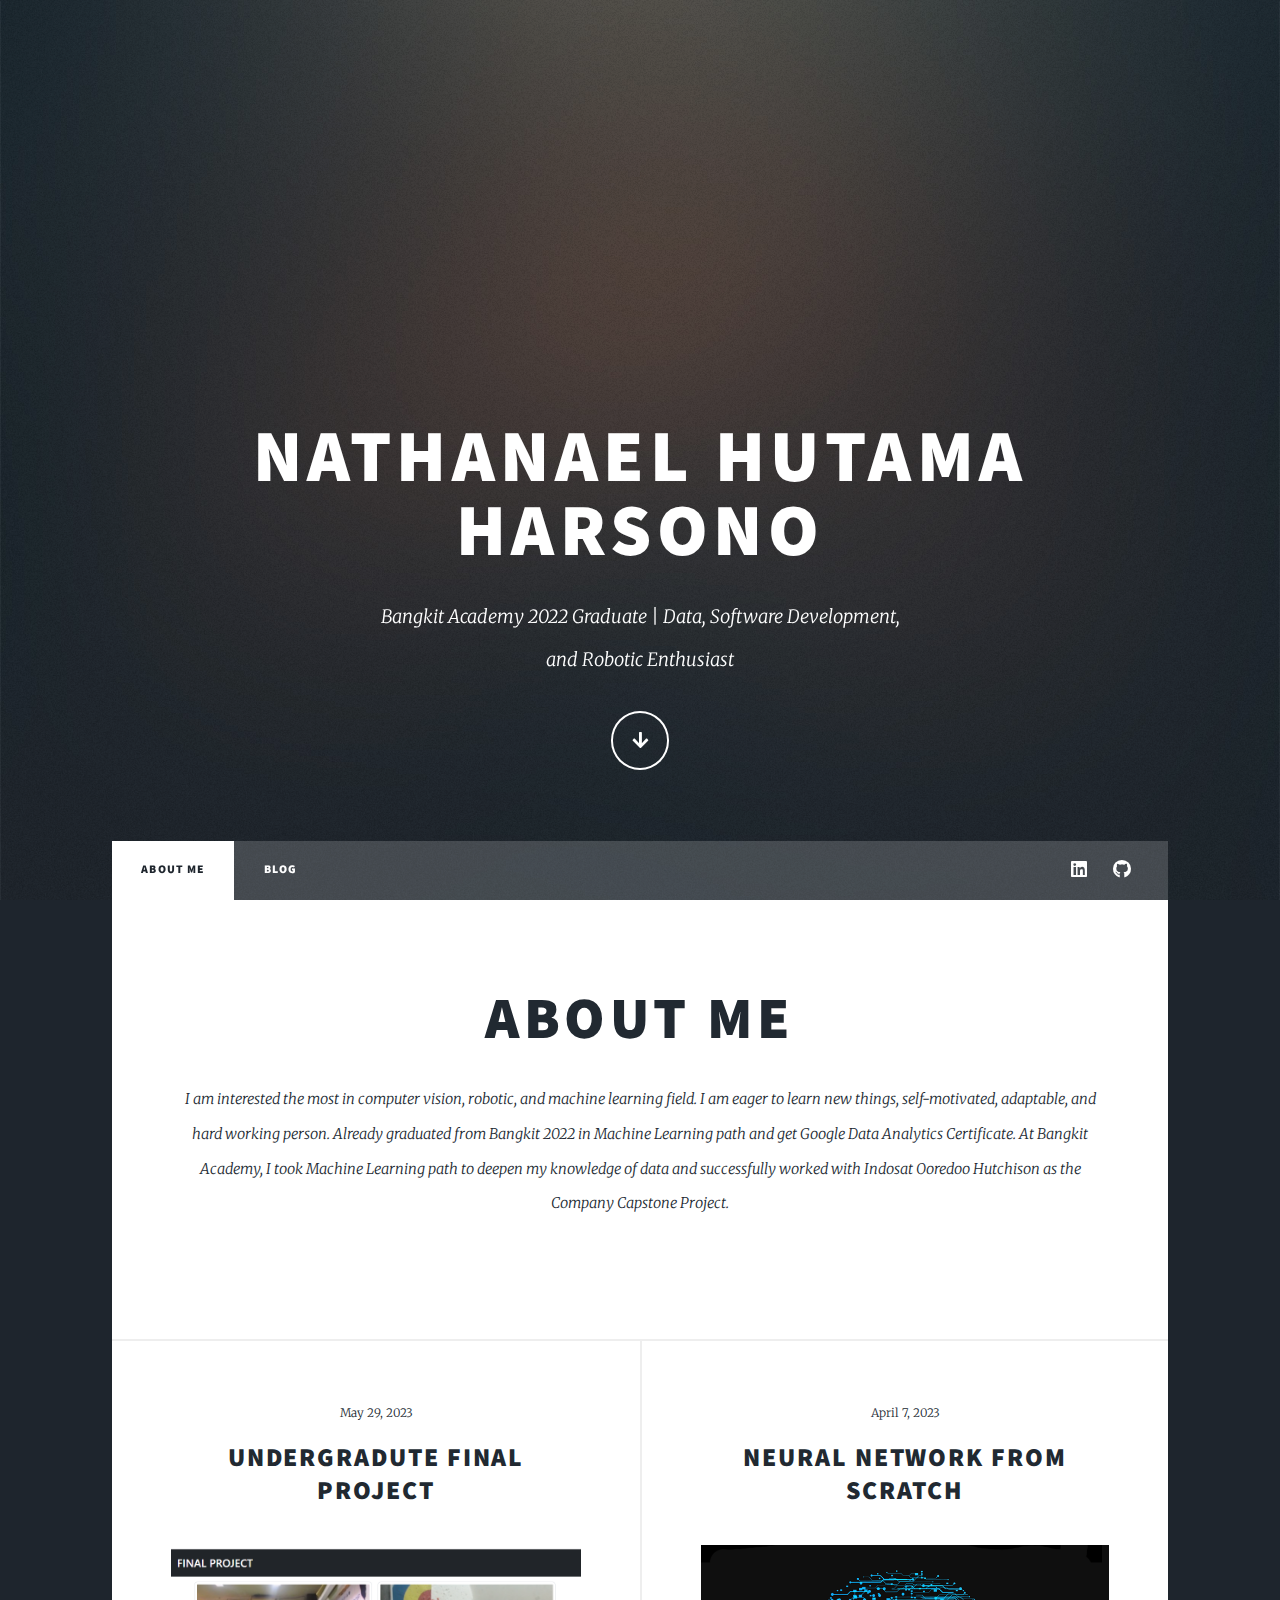
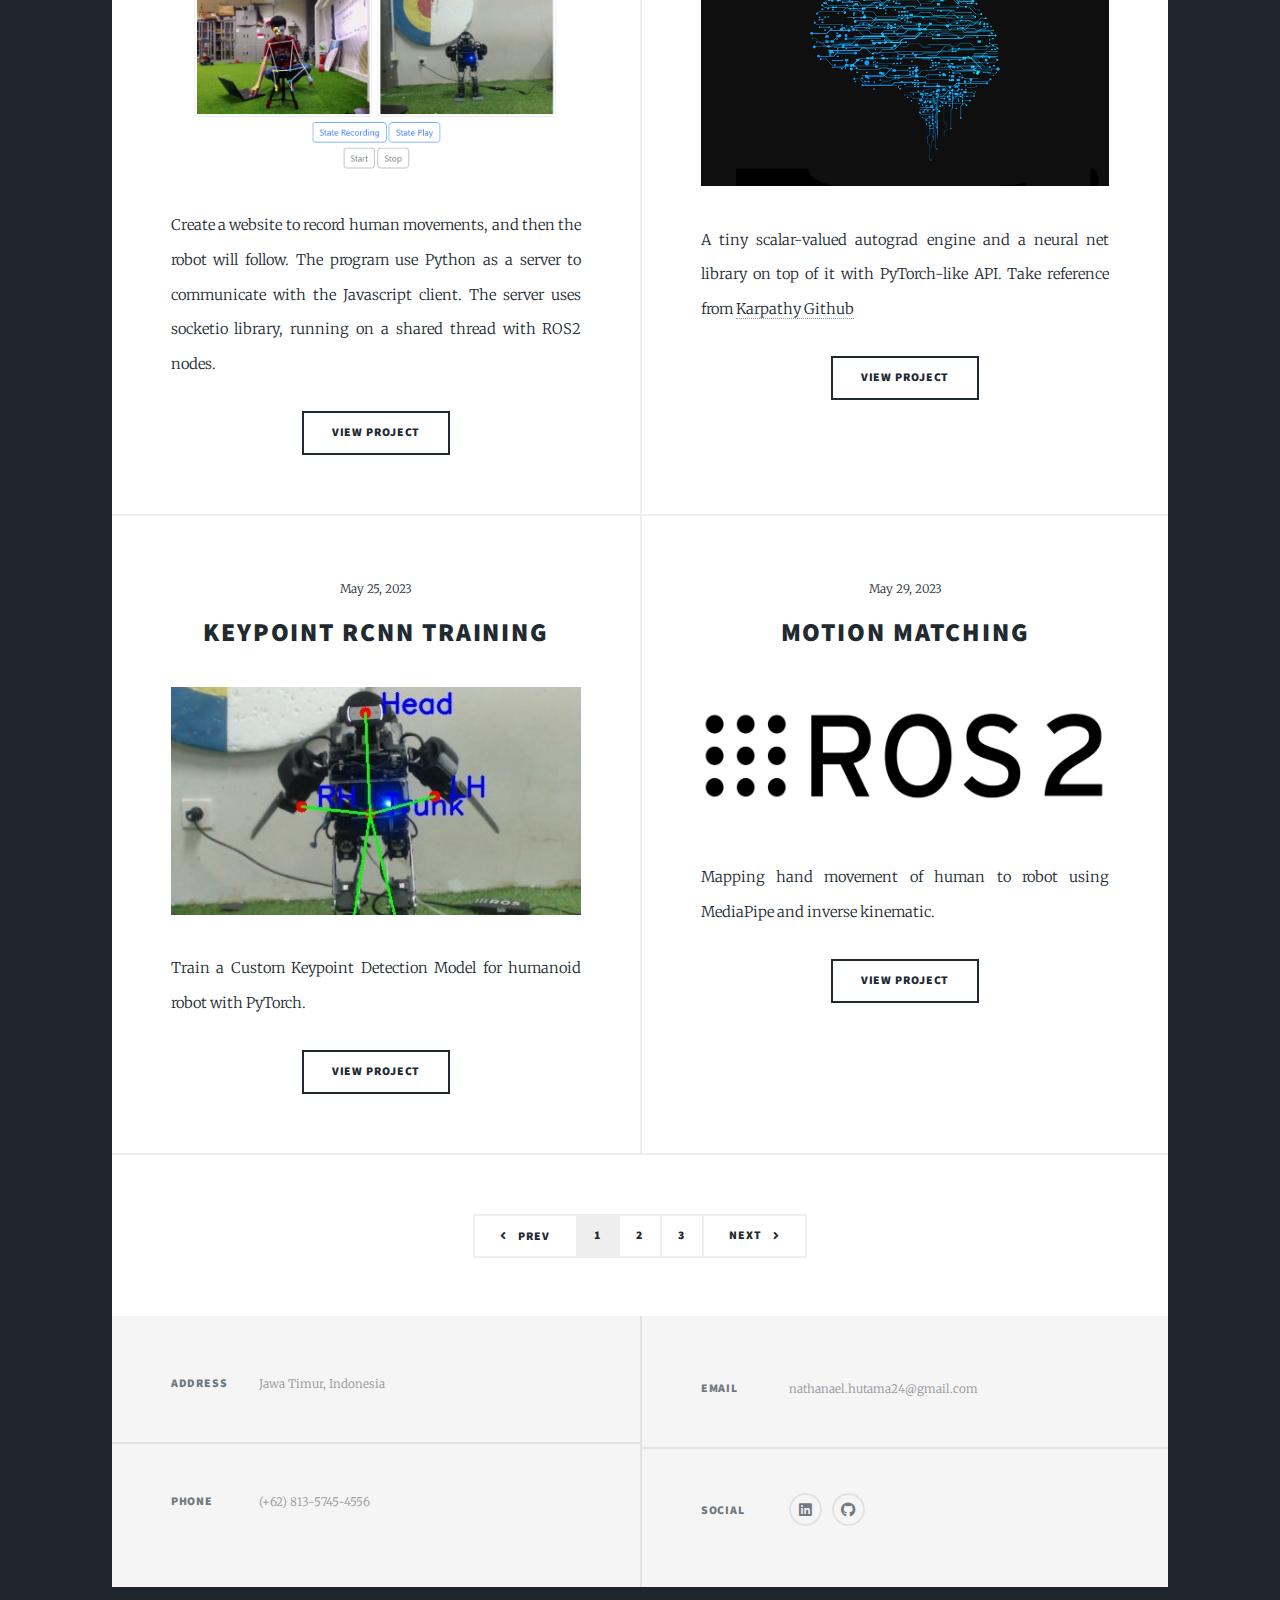
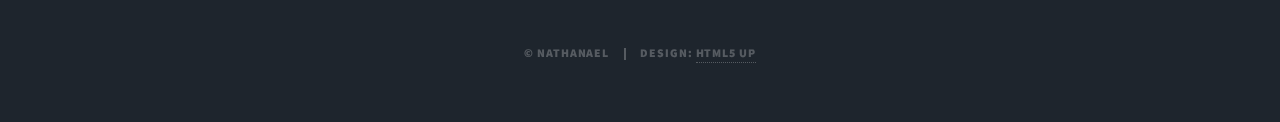
==== commit 1d73b74a: "feat: add a page to gather blogs" ====
--- a/index.html
+++ b/index.html
@@ -37,8 +37,7 @@
 					<nav id="nav">
 						<ul class="links">
 							<li class="active"><a href="index.html">About Me</a></li>
-							<!-- <li><a href="generic.html">Projects</a></li> -->
-							<!-- <li><a href="elements.html">Elements Reference</a></li> -->
+							<li><a href="blog.html">Blog</a></li>
 						</ul>
 						<ul class="icons">
 							<li><a href="https://www.linkedin.com/in/nathanael-hutama-harsono-840021229/" class="icon brands alt fa-linkedin"><span class="label">LinkedIn</span></a></li>
